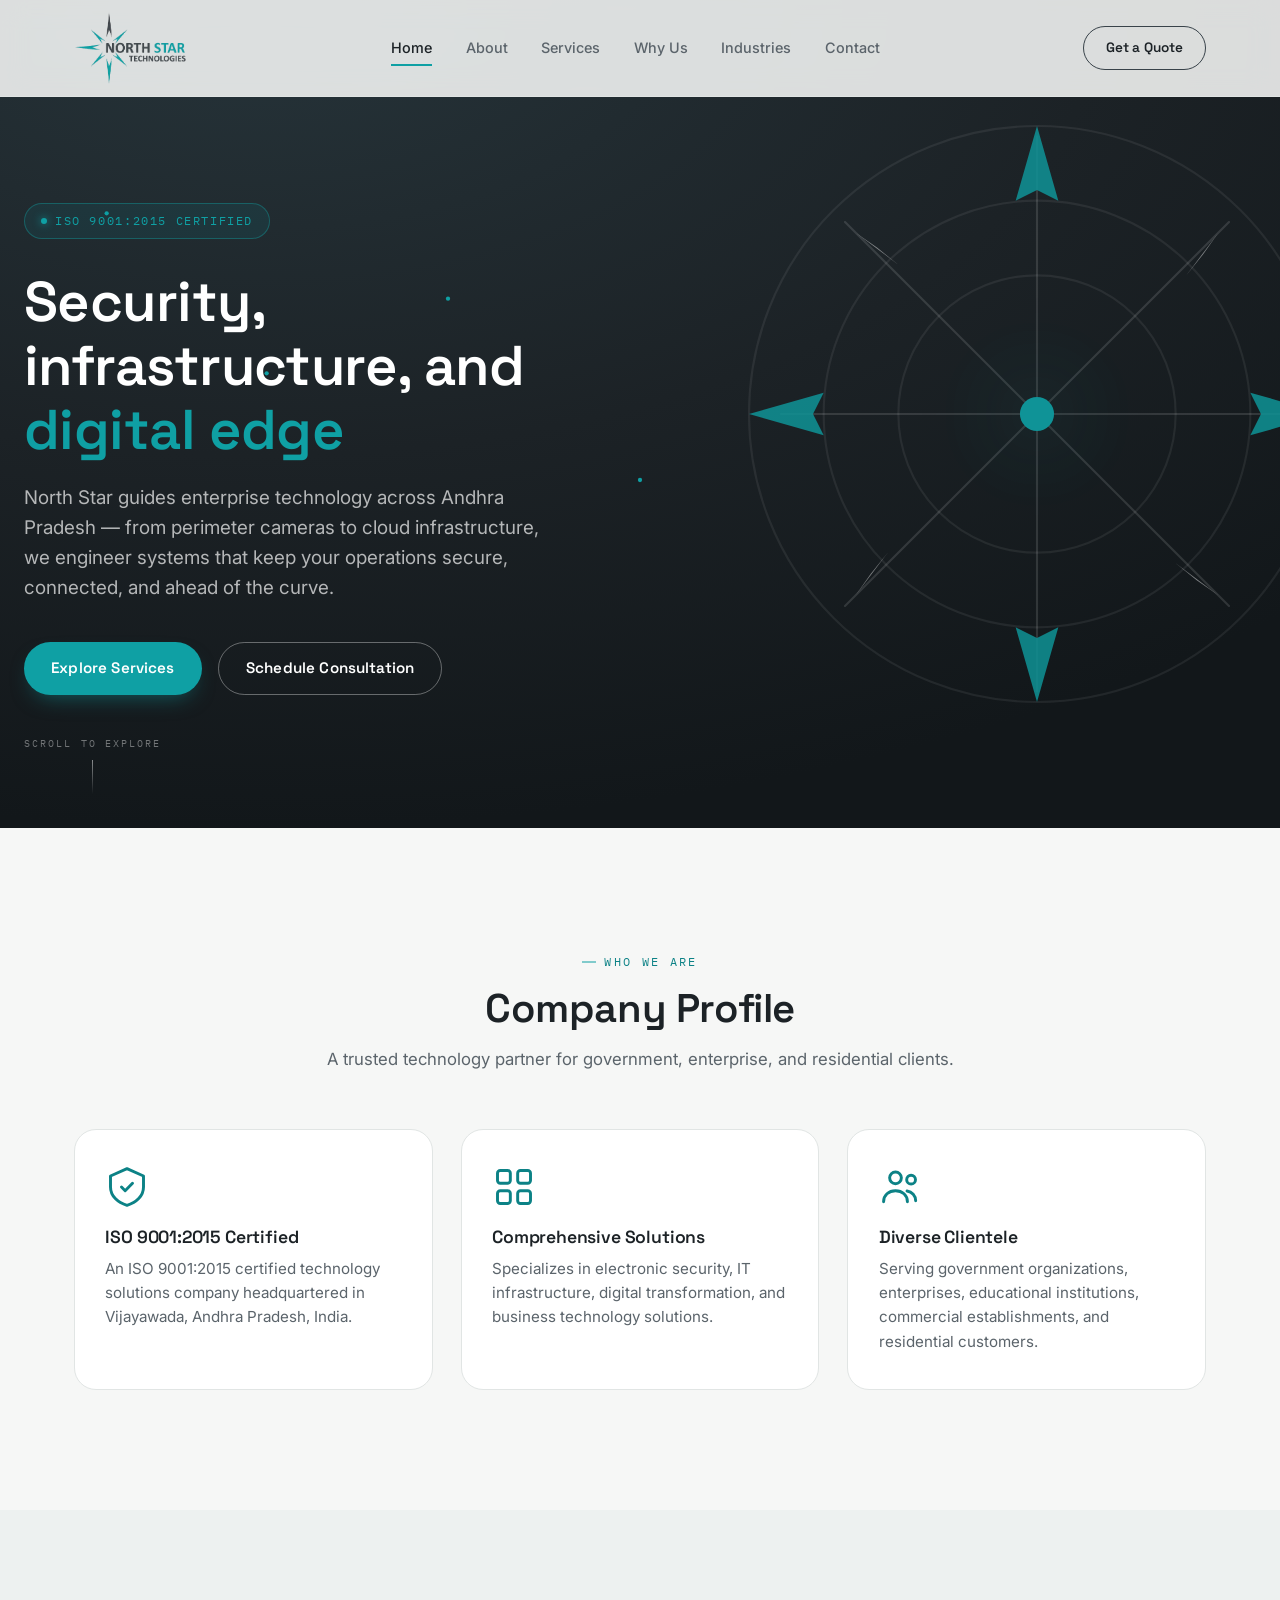
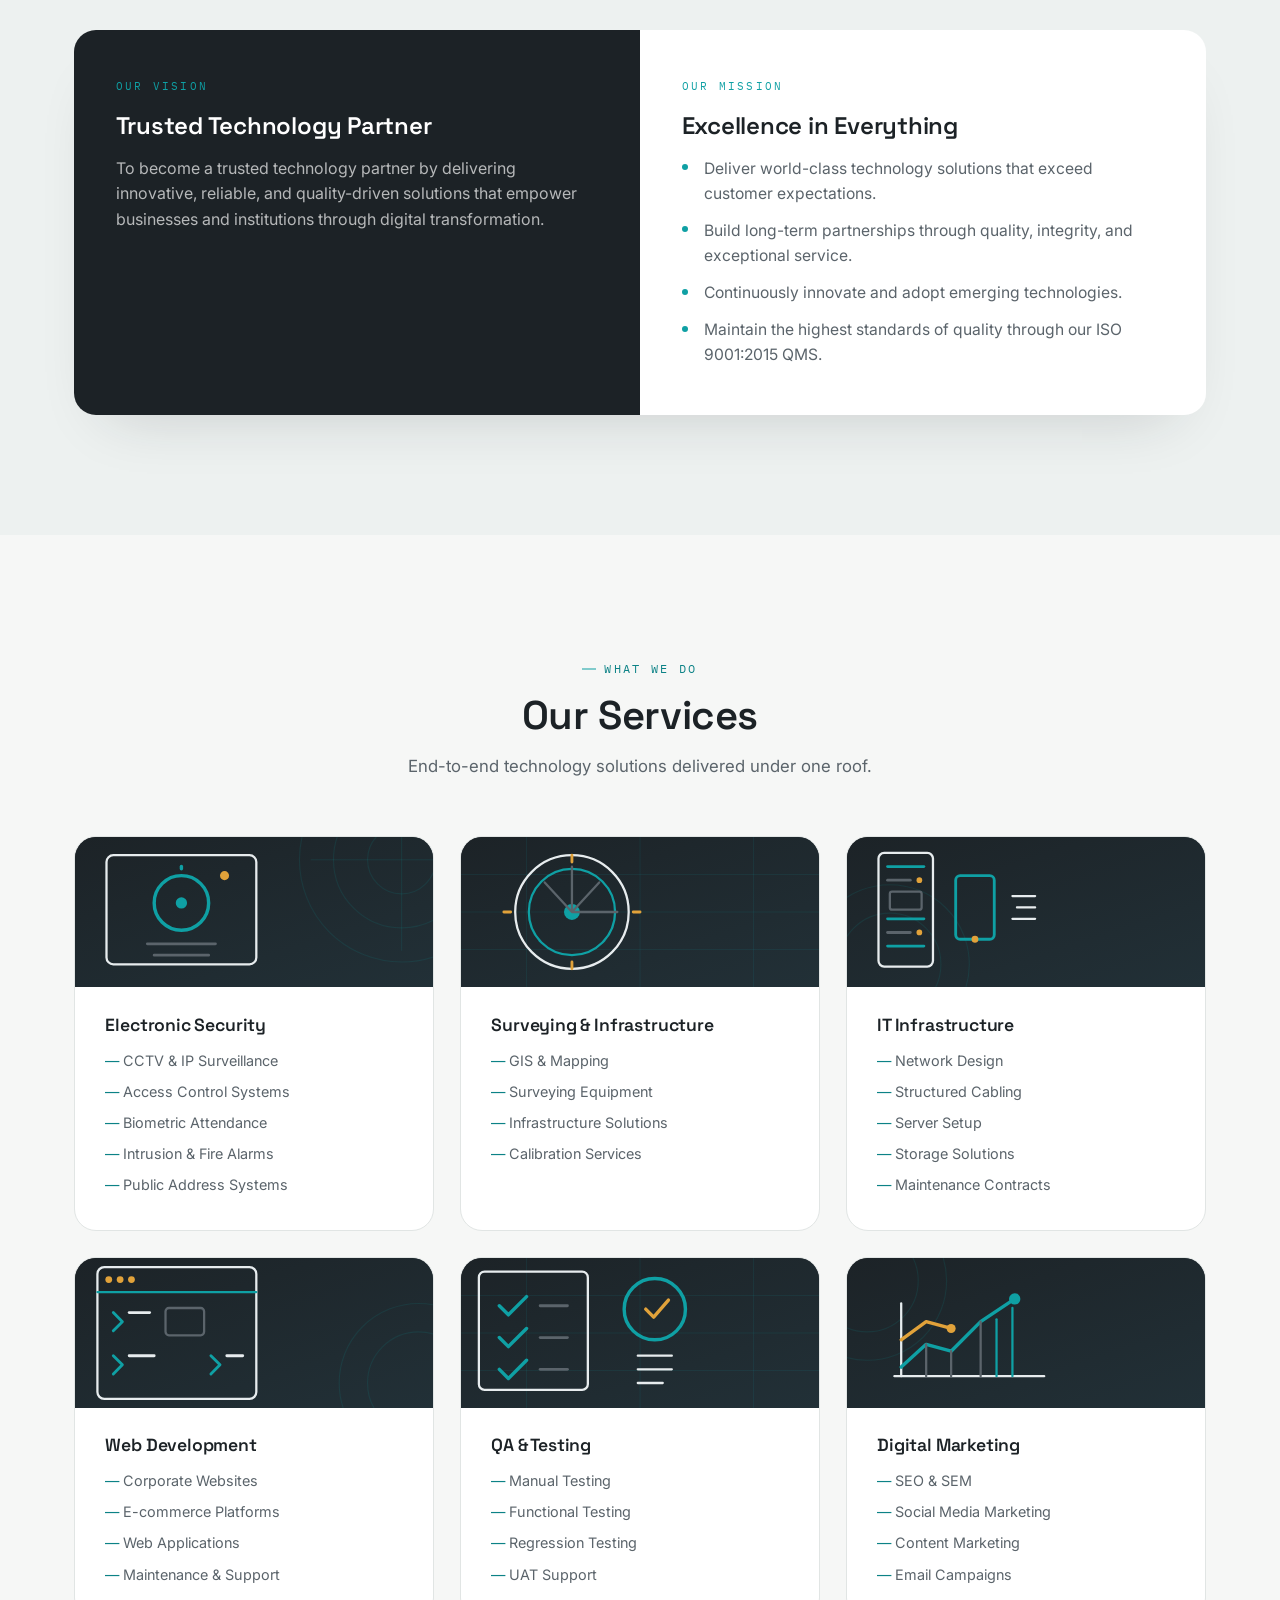
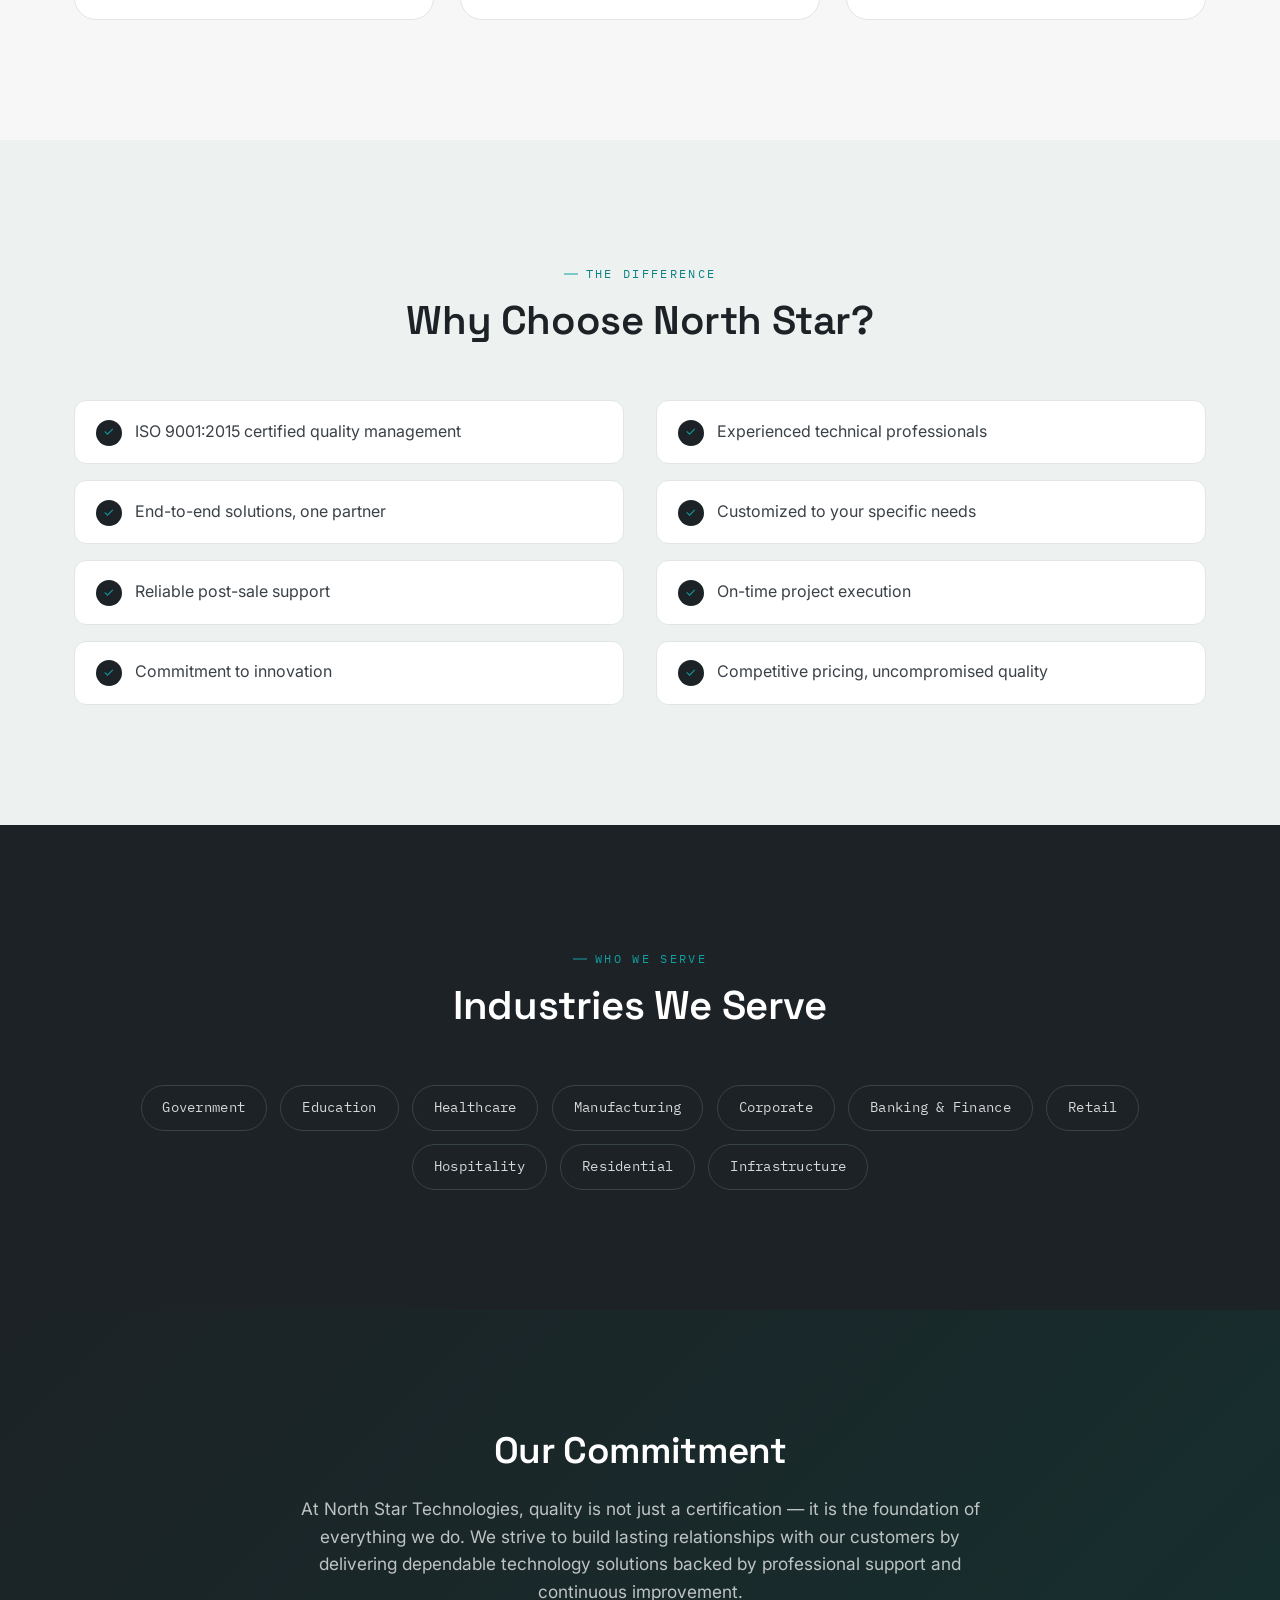
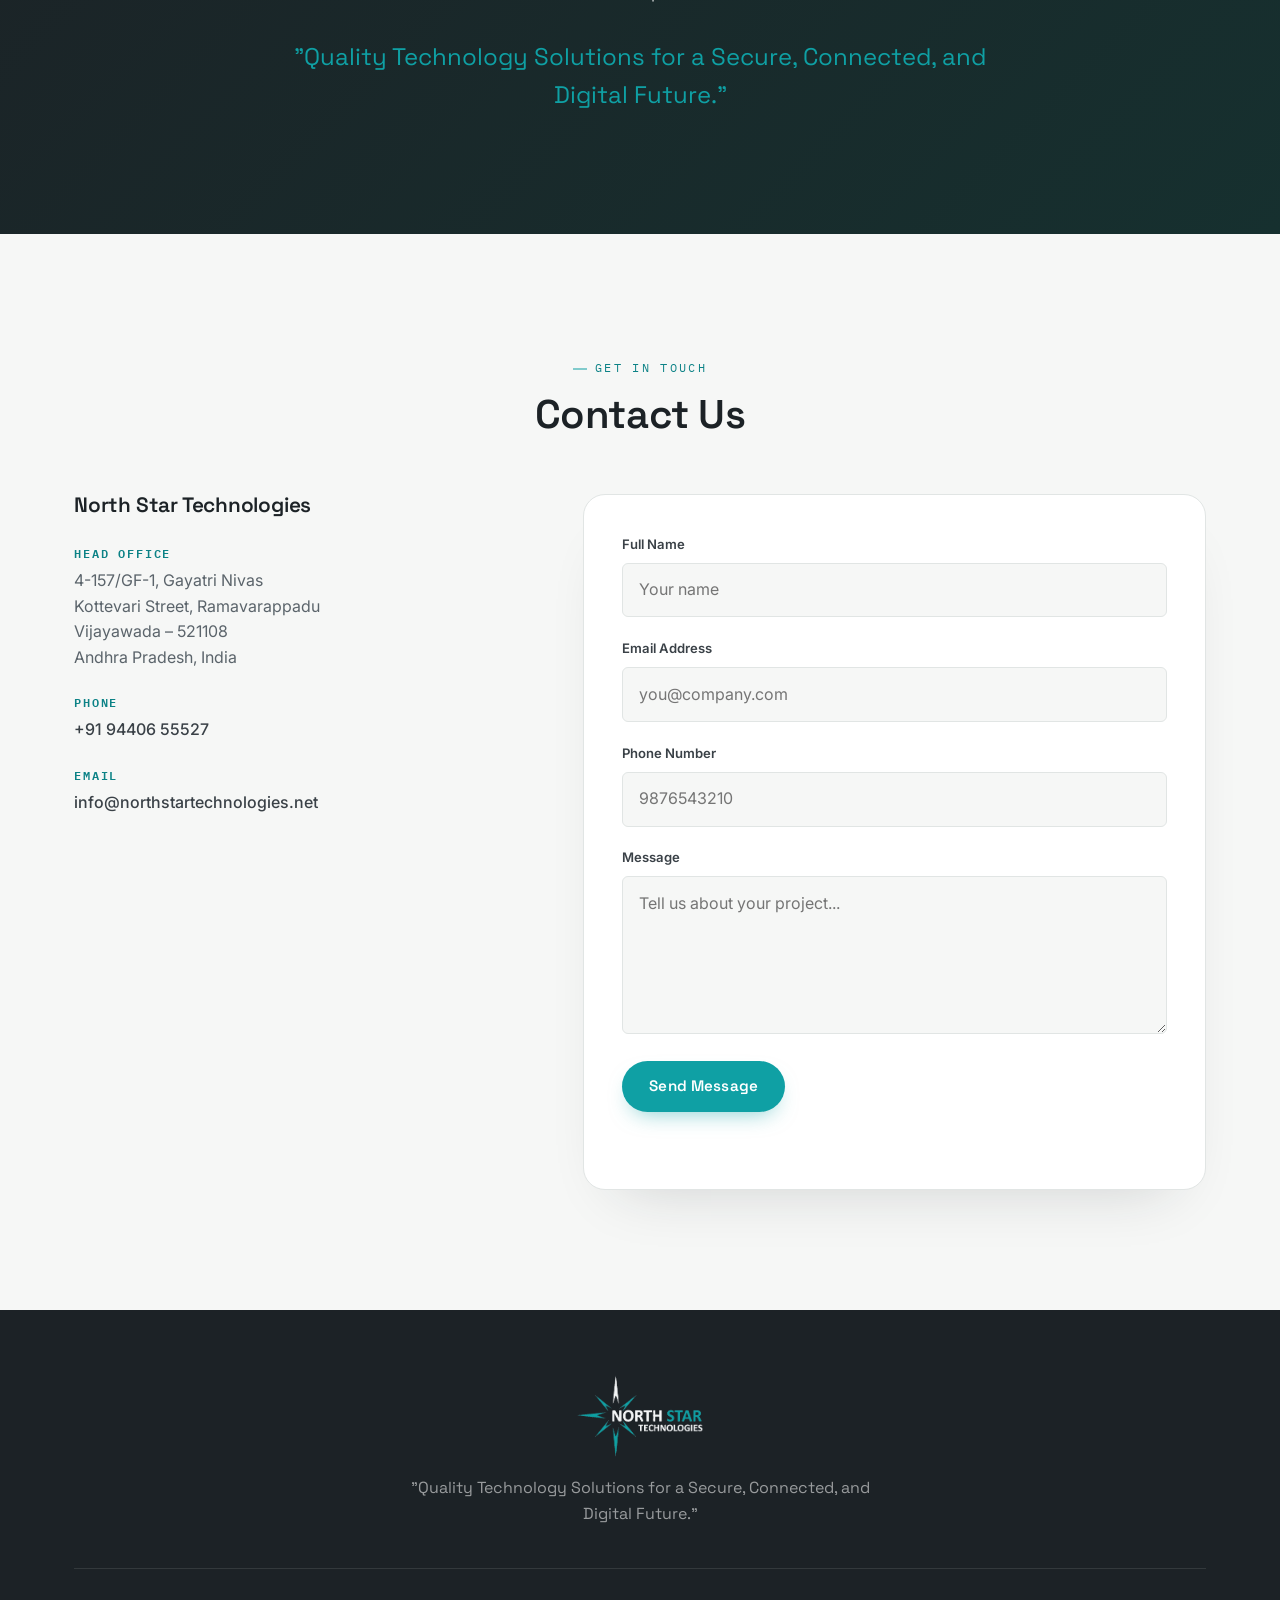
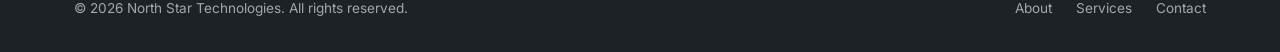
==== index.html @ 146cfa0f "Add files via upload ns webite" ====
<!DOCTYPE html>
<html lang="en">
<head>
<meta charset="UTF-8">
<meta name="viewport" content="width=device-width, initial-scale=1.0">
<meta http-equiv="X-UA-Compatible" content="IE=edge">
<title>North Star Technologies | Electronic Security, IT Infrastructure & Digital Transformation</title>
<meta name="description" content="North Star Technologies is an ISO 9001:2015 certified technology solutions company in Vijayawada, Andhra Pradesh. We deliver electronic security, IT infrastructure, digital transformation and business technology solutions.">
<meta name="keywords" content="North Star Technologies, CCTV surveillance, access control, biometric attendance, IT infrastructure, website development, software quality assurance, digital marketing, Vijayawada, Andhra Pradesh, ISO 9001">
<meta name="author" content="North Star Technologies">
<meta name="robots" content="index, follow">
<link rel="canonical" href="https://northstartechnologies.net/">
<meta property="og:type" content="website">
<meta property="og:url" content="https://northstartechnologies.net/">
<meta property="og:title" content="North Star Technologies | Quality Technology Solutions">
<meta property="og:description" content="Delivering innovative technology solutions with quality, reliability, and excellence. ISO 9001:2015 certified.">
<meta property="og:locale" content="en_IN">
<meta property="og:site_name" content="North Star Technologies">
<meta name="twitter:card" content="summary_large_image">
<meta name="twitter:title" content="North Star Technologies">
<meta name="twitter:description" content="Electronic Security, IT Infrastructure, Web Development, QA & Digital Marketing Solutions.">
<link rel="icon" type="image/svg+xml" href="favicon.svg">
<link rel="preconnect" href="https://fonts.googleapis.com">
<link rel="preconnect" href="https://fonts.gstatic.com" crossorigin>
<link href="https://fonts.googleapis.com/css2?family=Space+Grotesk:wght@500;600;700&family=Inter:wght@400;500;600;700&family=IBM+Plex+Mono:wght@400;500&display=swap" rel="stylesheet">
<script type="application/ld+json">
{
  "@context": "https://schema.org",
  "@type": "Organization",
  "name": "North Star Technologies",
  "url": "https://northstartechnologies.net",
  "description": "ISO 9001:2015 certified technology solutions company specializing in electronic security, IT infrastructure, digital transformation and business technology solutions.",
  "address": {
    "@type": "PostalAddress",
    "streetAddress": "4-157/GF-1, Gayatri Nivas, Kottevari Street, Ramavarappadu",
    "addressLocality": "Vijayawada",
    "addressRegion": "Andhra Pradesh",
    "postalCode": "521108",
    "addressCountry": "IN"
  },
  "contactPoint": {
    "@type": "ContactPoint",
    "telephone": "+91-9440655527",
    "contactType": "sales & customer support",
    "email": "info@northstartechnologies.net"
  }
}
</script>
<link rel="stylesheet" href="styles.css">
</head>
<body>
<a href="#main-content" class="skip-link">Skip to main content</a>

<header class="navbar" id="navbar" role="banner">
  <div class="nav-container">
    <a href="#home" class="brand" aria-label="North Star Technologies - Home">
      <img src="logo.png" alt="North Star Technologies Logo">
    </a>

    <nav class="nav-links" id="navLinks" role="navigation" aria-label="Main navigation">
      <a href="#home" class="active" aria-current="page">Home</a>
      <a href="#about">About</a>
      <a href="#services">Services</a>
      <a href="#why-us">Why Us</a>
      <a href="#industries">Industries</a>
      <a href="#contact">Contact</a>
    </nav>

    <div class="nav-cta">
      <a href="#contact" class="btn btn-outline">Get a Quote</a>
      <button class="mobile-menu-btn" id="mobileMenuBtn" aria-label="Toggle navigation menu" aria-expanded="false" aria-controls="navLinks">
        <span aria-hidden="true"></span>
        <span aria-hidden="true"></span>
        <span aria-hidden="true"></span>
      </button>
    </div>
  </div>
</header>

<main id="main-content">

  <section class="hero" id="home">
    <svg class="hero-compass" viewBox="0 0 300 300" preserveAspectRatio="xMidYMid slice" aria-hidden="true">
      <circle class="ring" cx="150" cy="150" r="135"/>
      <circle class="ring" cx="150" cy="150" r="100"/>
      <circle class="ring" cx="150" cy="150" r="65"/>
      <line class="spoke" x1="150" y1="20" x2="150" y2="280" stroke-linecap="round"/>
      <line class="spoke" x1="30" y1="150" x2="270" y2="150" stroke-linecap="round"/>
      <line class="spoke" x1="60" y1="60" x2="240" y2="240" stroke-linecap="round"/>
      <line class="spoke" x1="240" y1="60" x2="60" y2="240" stroke-linecap="round"/>
      <polygon class="tip-long" points="150,15 140,50 150,45 160,50"/>
      <polygon class="tip-long" points="150,285 140,250 150,255 160,250"/>
      <polygon class="tip-long" points="15,150 50,140 45,150 50,160"/>
      <polygon class="tip-long" points="285,150 250,140 255,150 250,160"/>
      <polygon class="tip-short" points="65,65 85,80 75,72"/>
      <polygon class="tip-short" points="235,235 215,220 225,228"/>
      <polygon class="tip-short" points="235,65 220,85 228,75"/>
      <polygon class="tip-short" points="65,235 80,215 72,225"/>
      <circle class="core" cx="150" cy="150" r="8"/>
    </svg>

    <svg class="hero-dots" viewBox="0 0 1200 800" preserveAspectRatio="none" aria-hidden="true">
      <circle cx="100" cy="200" r="2"/>
      <circle cx="250" cy="350" r="2"/>
      <circle cx="420" cy="280" r="2"/>
      <circle cx="600" cy="450" r="2"/>
    </svg>

    <div class="hero-content">
      <span class="hero-badge">ISO 9001:2015 Certified</span>
      <h1>Security, infrastructure, and <span class="accent">digital edge</span></h1>
      <p class="hero-tagline">North Star guides enterprise technology across Andhra Pradesh — from perimeter cameras to cloud infrastructure, we engineer systems that keep your operations secure, connected, and ahead of the curve.</p>
      <div class="hero-cta">
        <a href="#services" class="btn btn-primary">Explore Services</a>
        <a href="#contact" class="btn btn-outline">Schedule Consultation</a>
      </div>
    </div>

    <div class="hero-scroll" aria-hidden="true"><span>Scroll to explore</span><span class="line"></span></div>
  </section>

  <section class="section" id="about">
    <div class="container reveal">
      <div class="section-header">
        <span class="section-eyebrow">Who We Are</span>
        <h2>Company Profile</h2>
        <p class="section-subtitle">A trusted technology partner for government, enterprise, and residential clients.</p>
      </div>

      <div class="profile-cards">
        <div class="profile-card reveal">
          <div class="card-icon">
            <svg viewBox="0 0 24 24" fill="none" stroke="currentColor" stroke-width="1.6" stroke-linecap="round" stroke-linejoin="round"><path d="M12 2 3 6v6c0 5 4 8.5 9 10 5-1.5 9-5 9-10V6l-9-4Z"/><path d="m9 12 2 2 4-4"/></svg>
          </div>
          <h3>ISO 9001:2015 Certified</h3>
          <p>An ISO 9001:2015 certified technology solutions company headquartered in Vijayawada, Andhra Pradesh, India.</p>
        </div>
        <div class="profile-card reveal">
          <div class="card-icon">
            <svg viewBox="0 0 24 24" fill="none" stroke="currentColor" stroke-width="1.6" stroke-linecap="round" stroke-linejoin="round"><rect x="3" y="3" width="7" height="7" rx="1.5"/><rect x="14" y="3" width="7" height="7" rx="1.5"/><rect x="3" y="14" width="7" height="7" rx="1.5"/><rect x="14" y="14" width="7" height="7" rx="1.5"/></svg>
          </div>
          <h3>Comprehensive Solutions</h3>
          <p>Specializes in electronic security, IT infrastructure, digital transformation, and business technology solutions.</p>
        </div>
        <div class="profile-card reveal">
          <div class="card-icon">
            <svg viewBox="0 0 24 24" fill="none" stroke="currentColor" stroke-width="1.6" stroke-linecap="round" stroke-linejoin="round"><circle cx="9" cy="7" r="3.2"/><path d="M2.5 20c0-3.5 2.8-6 6.5-6s6.5 2.5 6.5 6"/><circle cx="17.5" cy="8" r="2.4"/><path d="M15.3 14.2c2.7.4 4.7 2.5 4.7 5.3"/></svg>
          </div>
          <h3>Diverse Clientele</h3>
          <p>Serving government organizations, enterprises, educational institutions, commercial establishments, and residential customers.</p>
        </div>
      </div>
    </div>
  </section>

  <section class="section section-alt" id="vision-mission">
    <div class="container">
      <div class="vm-grid reveal">
        <div class="vm-card vision">
          <span class="vm-label">Our Vision</span>
          <h3>Trusted Technology Partner</h3>
          <p>To become a trusted technology partner by delivering innovative, reliable, and quality-driven solutions that empower businesses and institutions through digital transformation.</p>
        </div>
        <div class="vm-card mission">
          <span class="vm-label">Our Mission</span>
          <h3>Excellence in Everything</h3>
          <ul>
            <li>Deliver world-class technology solutions that exceed customer expectations.</li>
            <li>Build long-term partnerships through quality, integrity, and exceptional service.</li>
            <li>Continuously innovate and adopt emerging technologies.</li>
            <li>Maintain the highest standards of quality through our ISO 9001:2015 QMS.</li>
          </ul>
        </div>
      </div>
    </div>
  </section>

  <section class="section" id="services">
    <div class="container">
      <div class="section-header reveal">
        <span class="section-eyebrow">What We Do</span>
        <h2>Our Services</h2>
        <p class="section-subtitle">End-to-end technology solutions delivered under one roof.</p>
      </div>

      <div class="services-grid">
        <article class="service-card reveal">
          <div class="service-visual">
            <img src="service-security.svg" alt="CCTV and IP surveillance cameras for electronic security" loading="lazy">
          </div>
          <div class="service-body">
            <h3>Electronic Security</h3>
            <ul>
              <li>CCTV & IP Surveillance</li>
              <li>Access Control Systems</li>
              <li>Biometric Attendance</li>
              <li>Intrusion & Fire Alarms</li>
              <li>Public Address Systems</li>
            </ul>
          </div>
        </article>

        <article class="service-card reveal">
          <div class="service-visual">
            <img src="service-surveying.svg" alt="GIS mapping and surveying compass illustration" loading="lazy">
          </div>
          <div class="service-body">
            <h3>Surveying & Infrastructure</h3>
            <ul>
              <li>GIS & Mapping</li>
              <li>Surveying Equipment</li>
              <li>Infrastructure Solutions</li>
              <li>Calibration Services</li>
            </ul>
          </div>
        </article>

        <article class="service-card reveal">
          <div class="service-visual">
            <img src="service-it.svg" alt="Server rack and network infrastructure illustration" loading="lazy">
          </div>
          <div class="service-body">
            <h3>IT Infrastructure</h3>
            <ul>
              <li>Network Design</li>
              <li>Structured Cabling</li>
              <li>Server Setup</li>
              <li>Storage Solutions</li>
              <li>Maintenance Contracts</li>
            </ul>
          </div>
        </article>

        <article class="service-card reveal">
          <div class="service-visual">
            <img src="service-web.svg" alt="Code editor and website development illustration" loading="lazy">
          </div>
          <div class="service-body">
            <h3>Web Development</h3>
            <ul>
              <li>Corporate Websites</li>
              <li>E-commerce Platforms</li>
              <li>Web Applications</li>
              <li>Maintenance & Support</li>
            </ul>
          </div>
        </article>

        <article class="service-card reveal">
          <div class="service-visual">
            <img src="service-qa.svg" alt="QA testing checklist with verification marks" loading="lazy">
          </div>
          <div class="service-body">
            <h3>QA & Testing</h3>
            <ul>
              <li>Manual Testing</li>
              <li>Functional Testing</li>
              <li>Regression Testing</li>
              <li>UAT Support</li>
            </ul>
          </div>
        </article>

        <article class="service-card reveal">
          <div class="service-visual">
            <img src="service-marketing.svg" alt="Digital marketing growth chart illustration" loading="lazy">
          </div>
          <div class="service-body">
            <h3>Digital Marketing</h3>
            <ul>
              <li>SEO & SEM</li>
              <li>Social Media Marketing</li>
              <li>Content Marketing</li>
              <li>Email Campaigns</li>
            </ul>
          </div>
        </article>
      </div>
    </div>
  </section>

  <section class="section section-alt" id="why-us">
    <div class="container">
      <div class="section-header reveal">
        <span class="section-eyebrow">The Difference</span>
        <h2>Why Choose North Star?</h2>
      </div>
      <div class="why-grid reveal">
        <div class="why-item"><span class="why-check">✓</span> ISO 9001:2015 certified quality management</div>
        <div class="why-item"><span class="why-check">✓</span> Experienced technical professionals</div>
        <div class="why-item"><span class="why-check">✓</span> End-to-end solutions, one partner</div>
        <div class="why-item"><span class="why-check">✓</span> Customized to your specific needs</div>
        <div class="why-item"><span class="why-check">✓</span> Reliable post-sale support</div>
        <div class="why-item"><span class="why-check">✓</span> On-time project execution</div>
        <div class="why-item"><span class="why-check">✓</span> Commitment to innovation</div>
        <div class="why-item"><span class="why-check">✓</span> Competitive pricing, uncompromised quality</div>
      </div>
    </div>
  </section>

  <section class="section section-dark" id="industries">
    <div class="container">
      <div class="section-header reveal">
        <span class="section-eyebrow">Who We Serve</span>
        <h2>Industries We Serve</h2>
      </div>
      <div class="industries-grid reveal">
        <span class="industry-tag">Government</span>
        <span class="industry-tag">Education</span>
        <span class="industry-tag">Healthcare</span>
        <span class="industry-tag">Manufacturing</span>
        <span class="industry-tag">Corporate</span>
        <span class="industry-tag">Banking & Finance</span>
        <span class="industry-tag">Retail</span>
        <span class="industry-tag">Hospitality</span>
        <span class="industry-tag">Residential</span>
        <span class="industry-tag">Infrastructure</span>
      </div>
    </div>
  </section>

  <section class="section section-commitment" id="commitment">
    <div class="container">
      <div class="commitment-inner reveal">
        <h2>Our Commitment</h2>
        <p>At North Star Technologies, quality is not just a certification — it is the foundation of everything we do. We strive to build lasting relationships with our customers by delivering dependable technology solutions backed by professional support and continuous improvement.</p>
        <p class="tagline">"Quality Technology Solutions for a Secure, Connected, and Digital Future."</p>
      </div>
    </div>
  </section>

  <section class="section" id="contact">
    <div class="container">
      <div class="section-header reveal">
        <span class="section-eyebrow">Get In Touch</span>
        <h2>Contact Us</h2>
      </div>

      <div class="contact-grid">
        <div class="contact-info reveal">
          <h3>North Star Technologies</h3>
          <div class="contact-block">
            <h4>Head Office</h4>
            <p>4-157/GF-1, Gayatri Nivas<br>Kottevari Street, Ramavarappadu<br>Vijayawada – 521108<br>Andhra Pradesh, India</p>
          </div>
          <div class="contact-block">
            <h4>Phone</h4>
            <p><a href="tel:+919440655527">+91 94406 55527</a></p>
          </div>
          <div class="contact-block">
            <h4>Email</h4>
            <p><a href="mailto:info@northstartechnologies.net">info@northstartechnologies.net</a></p>
          </div>
        </div>

        <form class="contact-form reveal" id="contactForm" novalidate>
          <div class="form-group">
            <label for="name">Full Name</label>
            <input type="text" id="name" name="name" placeholder="Your name" required autocomplete="name">
          </div>
          <div class="form-group">
            <label for="email">Email Address</label>
            <input type="email" id="email" name="email" placeholder="you@company.com" required autocomplete="email">
          </div>
          <div class="form-group">
            <label for="phone">Phone Number</label>
            <input type="tel" id="phone" name="phone" placeholder="9876543210" autocomplete="tel">
          </div>
          <div class="form-group">
            <label for="message">Message</label>
            <textarea id="message" name="message" rows="5" placeholder="Tell us about your project..." required></textarea>
          </div>
          <button type="submit" class="btn btn-primary" id="submitBtn">Send Message</button>
          <p class="form-status" id="formStatus" role="status" aria-live="polite"></p>
        </form>
      </div>
    </div>
  </section>

</main>

<footer class="footer">
  <div class="container">
    <div class="footer-brand">
      <a href="#home" class="brand" aria-label="North Star Technologies - Home">
        <img src="logo-white.png" alt="North Star Technologies Logo">
      </a>
      <p class="footer-tagline">"Quality Technology Solutions for a Secure, Connected, and Digital Future."</p>
    </div>
    <div class="footer-bottom">
      <p>&copy; <span id="year"></span> North Star Technologies. All rights reserved.</p>
      <p class="footer-links">
        <a href="#about">About</a>
        <a href="#services">Services</a>
        <a href="#contact">Contact</a>
      </p>
    </div>
  </div>
</footer>

<script src="script.js"></script>
</body>
</html>
---- styles.css ----
/* =========================================================
   NORTH STAR TECHNOLOGIES — DESIGN SYSTEM v2
   Palette pulled directly from the brand mark: signal teal +
   graphite slate, on a cool off-white paper. No invented colors.
   Type:      Space Grotesk (display) / Inter (body) / IBM Plex Mono (data & labels)
   Signature: an eight-point compass star — the logo's own mark, redrawn
              large as a wayfinding motif — used once boldly in the hero.
   Nav is intentionally light throughout: the logo's slate reads poorly
   on dark surfaces, so the chrome is built to keep it legible everywhere
   instead of forcing a dark bar and hoping it survives.
   ========================================================= */

:root{
  --teal:#0FA0A4;
  --teal-dark:#0C8286;
  --teal-soft:#E3F4F3;
  --slate-900:#1C2226;
  --slate-800:#262E33;
  --slate-700:#3A4147;
  --ink:#3A4147;
  --slate:#5B646B;
  --slate-soft:#8A939A;
  --paper:#F6F7F6;
  --paper-alt:#EDF1F0;
  --panel:#FFFFFF;
  --line:#E1E5E4;
  --line-dark:#39434A;
  --amber:#E1A23A;

  --font-display:'Space Grotesk', 'Segoe UI', sans-serif;
  --font-body:'Inter', 'Segoe UI', sans-serif;
  --font-mono:'IBM Plex Mono', ui-monospace, monospace;

  --container:1180px;
  --radius-sm:6px;
  --radius-md:12px;
  --radius-lg:22px;
  --ease:cubic-bezier(.22,.8,.32,1);
}

*,*::before,*::after{box-sizing:border-box;margin:0;padding:0;}
html{scroll-behavior:smooth;}
@media (prefers-reduced-motion: reduce){html{scroll-behavior:auto;}*,*::before,*::after{animation-duration:0.001ms !important;animation-iteration-count:1 !important;transition-duration:0.001ms !important;}}
body{font-family:var(--font-body);color:var(--ink);background:var(--paper);line-height:1.6;-webkit-font-smoothing:antialiased;overflow-x:hidden;}
img{max-width:100%;display:block;}
a{color:inherit;text-decoration:none;}
ul{list-style:none;}
button{font:inherit;cursor:pointer;border:none;background:none;color:inherit;}
input,textarea{font:inherit;}
h1,h2,h3,h4{font-family:var(--font-display);font-weight:600;line-height:1.15;color:var(--slate-900);letter-spacing:-0.01em;}

.skip-link{position:absolute;left:-999px;top:0;background:var(--teal);color:#fff;padding:.75rem 1.25rem;z-index:200;font-weight:600;border-radius:0 0 var(--radius-sm) 0;}
.skip-link:focus{left:0;}
:focus-visible{outline:2px solid var(--teal);outline-offset:3px;}
.container{max-width:var(--container);margin:0 auto;padding:0 24px;}

.btn{display:inline-flex;align-items:center;justify-content:center;gap:.5rem;font-family:var(--font-display);font-weight:600;font-size:.95rem;letter-spacing:.01em;padding:.85rem 1.7rem;border-radius:999px;transition:transform .25s var(--ease), background .25s, color .25s, box-shadow .25s, border-color .25s;}
.btn-primary{background:var(--teal);color:#fff;box-shadow:0 10px 22px -10px rgba(15,160,164,.55);}
.btn-primary:hover{background:var(--teal-dark);transform:translateY(-2px);}
.btn-outline{border:1.5px solid rgba(255,255,255,.35);color:#fff;}
.btn-outline:hover{border-color:var(--teal);color:var(--teal);background:#fff;transform:translateY(-2px);}

.navbar{position:fixed;inset:0 0 auto 0;z-index:100;background:rgba(246,247,246,.88);backdrop-filter:blur(14px) saturate(140%);-webkit-backdrop-filter:blur(14px) saturate(140%);border-bottom:1px solid var(--line);transition:box-shadow .3s;}
.navbar.scrolled{box-shadow:0 8px 24px -18px rgba(28,34,38,.35);}
.nav-container{max-width:var(--container);margin:0 auto;padding:0 24px;height:96px;display:flex;align-items:center;justify-content:space-between;gap:2rem;}
.brand{display:flex;align-items:center;gap:.4rem;}
.brand img{height:74px;width:auto;display:block;}

.nav-links{display:flex;align-items:center;gap:2.1rem;}
.nav-links a{font-size:.9rem;font-weight:500;color:var(--slate);position:relative;padding:.3rem 0;transition:color .25s;}
.nav-links a::after{content:'';position:absolute;left:0;bottom:-2px;height:2px;width:0;background:var(--teal);transition:width .25s var(--ease);}
.nav-links a:hover,.nav-links a.active{color:var(--slate-900);}
.nav-links a:hover::after,.nav-links a.active::after{width:100%;}

.nav-cta{display:flex;align-items:center;gap:1rem;}
.nav-cta .btn{padding:.65rem 1.35rem;font-size:.85rem;}
.nav-cta .btn-outline{border-color:var(--line-dark);color:var(--slate-900);}
.nav-cta .btn-outline:hover{border-color:var(--teal);color:var(--teal-dark);background:transparent;}

.mobile-menu-btn{display:none;flex-direction:column;gap:5px;width:26px;}
.mobile-menu-btn span{display:block;height:2px;width:100%;background:var(--slate-900);border-radius:2px;transition:transform .3s,opacity .3s;}
.mobile-menu-btn[aria-expanded="true"] span:nth-child(1){transform:translateY(7px) rotate(45deg);}
.mobile-menu-btn[aria-expanded="true"] span:nth-child(2){opacity:0;}
.mobile-menu-btn[aria-expanded="true"] span:nth-child(3){transform:translateY(-7px) rotate(-45deg);}

.hero{position:relative;min-height:92vh;display:flex;align-items:center;background:radial-gradient(120% 100% at 20% 0%, #26343A 0%, var(--slate-900) 55%, #12171A 100%);overflow:hidden;padding:170px 0 100px;}
.hero-compass{position:absolute;top:50%;right:-6%;width:640px;height:640px;transform:translateY(-50%);opacity:.9;pointer-events:none;animation:spin-slow 90s linear infinite;}
@keyframes spin-slow{to{transform:translateY(-50%) rotate(360deg);}}
.hero-compass .spoke{stroke:rgba(255,255,255,.14);stroke-width:1;}
.hero-compass .tip-long{fill:var(--teal);opacity:.85;}
.hero-compass .tip-short{fill:rgba(255,255,255,.5);}
.hero-compass .ring{fill:none;stroke:rgba(255,255,255,.08);stroke-width:1;}
.hero-compass .core{fill:var(--teal);filter:drop-shadow(0 0 22px rgba(15,160,164,.7));}

.hero-dots{position:absolute;inset:0;pointer-events:none;}
.hero-dots circle{fill:var(--teal);animation:twinkle 3.4s ease-in-out infinite;}
.hero-dots circle:nth-child(2){animation-delay:.7s;}
.hero-dots circle:nth-child(3){animation-delay:1.4s;}
.hero-dots circle:nth-child(4){animation-delay:2.1s;}
@keyframes twinkle{0%,100%{opacity:.25;}50%{opacity:.9;}}

.hero-content{position:relative;z-index:2;max-width:640px;margin:0 auto 0 0;padding:0 24px;text-align:left;}
.hero-badge{display:inline-flex;align-items:center;gap:.5rem;font-family:var(--font-mono);font-size:.72rem;letter-spacing:.14em;text-transform:uppercase;color:var(--teal);border:1px solid rgba(15,160,164,.4);background:rgba(15,160,164,.1);padding:.5rem 1rem;border-radius:999px;margin-bottom:1.9rem;}
.hero-badge::before{content:'';width:6px;height:6px;border-radius:50%;background:var(--teal);box-shadow:0 0 8px var(--teal);}
.hero h1{font-size:clamp(2.3rem,4.6vw,3.5rem);color:#fff;margin-bottom:1.25rem;}
.hero h1 .accent{color:var(--teal);}
.hero-tagline{font-size:clamp(1.02rem,1.6vw,1.18rem);color:rgba(255,255,255,.68);max-width:520px;margin:0 0 2.4rem;font-weight:400;}
.hero-cta{display:flex;gap:1rem;flex-wrap:wrap;}

.hero-scroll{position:absolute;bottom:34px;left:24px;display:flex;flex-direction:column;align-items:center;gap:.5rem;color:rgba(255,255,255,.4);font-family:var(--font-mono);font-size:.65rem;letter-spacing:.2em;text-transform:uppercase;z-index:2;}
.hero-scroll .line{width:1px;height:34px;background:linear-gradient(to bottom, rgba(255,255,255,.5), transparent);animation:draw 2.2s ease-in-out infinite;}
@keyframes draw{0%{transform:scaleY(0);transform-origin:top;}50%{transform:scaleY(1);transform-origin:top;}50.01%{transform-origin:bottom;}100%{transform:scaleY(0);transform-origin:bottom;}}

.section{padding:120px 0;}
.section-alt{background:var(--paper-alt);}
.section-dark{background:var(--slate-900);color:#fff;}
.section-header{max-width:640px;margin:0 auto 3.5rem;text-align:center;}
.section-eyebrow{display:inline-block;font-family:var(--font-mono);font-size:.72rem;letter-spacing:.2em;text-transform:uppercase;color:var(--teal-dark);margin-bottom:.9rem;position:relative;padding-left:22px;}
.section-eyebrow::before{content:'';position:absolute;left:0;top:50%;transform:translateY(-50%);width:14px;height:1px;background:var(--teal);}
.section-dark .section-eyebrow{color:var(--teal);}
.section-header h2{font-size:clamp(1.75rem,3.4vw,2.5rem);margin-bottom:.9rem;}
.section-dark .section-header h2{color:#fff;}
.section-subtitle{color:var(--slate);font-size:1.05rem;}
.section-dark .section-subtitle{color:rgba(255,255,255,.65);}

.profile-cards{display:grid;grid-template-columns:repeat(3,1fr);gap:1.75rem;}
.profile-card{background:var(--panel);border:1px solid var(--line);border-radius:var(--radius-lg);padding:2.2rem 1.9rem;transition:transform .3s var(--ease), box-shadow .3s var(--ease), border-color .3s;}
.profile-card:hover{transform:translateY(-6px);box-shadow:0 24px 48px -24px rgba(28,34,38,.18);border-color:transparent;}
.card-icon{width:44px;height:44px;color:var(--teal-dark);margin-bottom:1.1rem;}
.card-icon svg{width:100%;height:100%;}
.profile-card h3{font-size:1.1rem;margin-bottom:.6rem;}
.profile-card p{color:var(--slate);font-size:.95rem;}

.vm-grid{display:grid;grid-template-columns:1fr 1fr;gap:0;border-radius:var(--radius-lg);overflow:hidden;box-shadow:0 30px 60px -34px rgba(28,34,38,.2);}
.vm-card{padding:3rem 2.6rem;}
.vm-card.vision{background:var(--slate-900);color:#fff;}
.vm-card.mission{background:var(--panel);}
.vm-label{font-family:var(--font-mono);font-size:.7rem;letter-spacing:.2em;text-transform:uppercase;color:var(--teal);display:block;margin-bottom:1rem;}
.vm-card h3{font-size:1.5rem;margin-bottom:1rem;}
.vm-card.vision h3{color:#fff;}
.vm-card.vision p{color:rgba(255,255,255,.68);}
.vm-card.mission ul{display:flex;flex-direction:column;gap:.75rem;}
.vm-card.mission li{color:var(--slate);padding-left:1.4rem;position:relative;font-size:.98rem;}
.vm-card.mission li::before{content:'';position:absolute;left:0;top:.55em;width:6px;height:6px;border-radius:50%;background:var(--teal);}

.services-grid{display:grid;grid-template-columns:repeat(3,1fr);gap:1.6rem;}
.service-card{background:var(--panel);border:1px solid var(--line);border-radius:var(--radius-lg);overflow:hidden;transition:transform .3s var(--ease), box-shadow .3s var(--ease);display:flex;flex-direction:column;}
.service-card:hover{transform:translateY(-6px);box-shadow:0 26px 50px -26px rgba(28,34,38,.22);}
.service-visual{height:150px;position:relative;background:linear-gradient(135deg, var(--slate-900) 0%, #223138 100%);overflow:hidden;}
.service-visual img{width:100%;height:100%;object-fit:cover;display:block;}
.service-body{padding:1.7rem 1.9rem 2.1rem;flex:1;display:flex;flex-direction:column;}
.service-card h3{font-size:1.1rem;margin-bottom:.9rem;}
.service-card ul{display:flex;flex-direction:column;gap:.5rem;}
.service-card li{font-size:.9rem;color:var(--slate);padding-left:1.1rem;position:relative;}
.service-card li::before{content:'—';position:absolute;left:0;color:var(--teal-dark);}

.why-grid{display:grid;grid-template-columns:repeat(2,1fr);gap:1rem 2rem;}
.why-item{display:flex;align-items:flex-start;gap:.8rem;font-size:1rem;color:var(--ink);padding:1.1rem 1.3rem;background:var(--panel);border:1px solid var(--line);border-radius:var(--radius-md);}
.why-check{flex:none;width:26px;height:26px;border-radius:50%;background:var(--slate-900);color:var(--teal);display:flex;align-items:center;justify-content:center;font-size:.8rem;margin-top:1px;}

.industries-grid{display:flex;flex-wrap:wrap;gap:.85rem;justify-content:center;}
.industry-tag{font-family:var(--font-mono);font-size:.85rem;letter-spacing:.02em;padding:.7rem 1.3rem;border-radius:999px;border:1px solid var(--line-dark);color:rgba(255,255,255,.82);transition:border-color .25s, color .25s, background .25s;}
.industry-tag:hover{border-color:var(--teal);color:var(--teal);background:rgba(15,160,164,.08);}

.section-commitment{background:linear-gradient(135deg, var(--slate-900) 0%, #16302F 100%);color:#fff;text-align:center;position:relative;}
.commitment-inner{max-width:720px;margin:0 auto;position:relative;z-index:1;}
.commitment-inner h2{color:#fff;margin-bottom:1.4rem;font-size:clamp(1.7rem,3.2vw,2.3rem);}
.commitment-inner p{color:rgba(255,255,255,.72);font-size:1.08rem;margin-bottom:2rem;}
.commitment-inner .tagline{font-family:var(--font-display);font-style:normal;font-size:clamp(1.15rem,2.4vw,1.5rem);color:var(--teal);margin-bottom:0;}

.contact-grid{display:grid;grid-template-columns:.85fr 1.15fr;gap:3rem;align-items:start;}
.contact-info h3{font-size:1.3rem;margin-bottom:1.8rem;}
.contact-block{margin-bottom:1.6rem;}
.contact-block h4{font-family:var(--font-mono);font-size:.72rem;letter-spacing:.16em;text-transform:uppercase;color:var(--teal-dark);margin-bottom:.5rem;}
.contact-block p{color:var(--slate);font-size:1rem;}
.contact-block a{color:var(--ink);font-weight:500;transition:color .2s;}
.contact-block a:hover{color:var(--teal-dark);}

.contact-form{background:var(--panel);border:1px solid var(--line);border-radius:var(--radius-lg);padding:2.4rem;display:flex;flex-direction:column;gap:1.3rem;box-shadow:0 30px 60px -36px rgba(28,34,38,.2);}
.form-group{display:flex;flex-direction:column;gap:.5rem;}
.form-group label{font-size:.82rem;font-weight:600;color:var(--ink);}
.form-group input,.form-group textarea{border:1.5px solid var(--line);border-radius:var(--radius-sm);padding:.85rem 1rem;background:var(--paper);color:var(--ink);transition:border-color .2s, box-shadow .2s;}
.form-group input:focus,.form-group textarea:focus{outline:none;border-color:var(--teal);box-shadow:0 0 0 3px var(--teal-soft);}
.form-group textarea{resize:vertical;min-height:110px;}
.contact-form .btn{align-self:flex-start;margin-top:.4rem;}
.form-status{font-size:.9rem;min-height:1.2em;}
.form-status.success{color:var(--teal-dark);}
.form-status.error{color:#C4453D;}

.footer{background:var(--slate-900);color:rgba(255,255,255,.6);padding:64px 0 32px;}
.footer-brand{display:flex;flex-direction:column;align-items:center;gap:1.1rem;text-align:center;margin-bottom:2.6rem;}
.footer-brand img{height:84px;width:auto;}
.footer-tagline{font-family:var(--font-display);color:rgba(255,255,255,.55);font-size:1rem;max-width:480px;}
.footer-bottom{border-top:1px solid rgba(255,255,255,.1);padding-top:1.8rem;display:flex;justify-content:space-between;align-items:center;flex-wrap:wrap;gap:1rem;font-size:.85rem;}
.footer-links{display:flex;gap:1.5rem;}
.footer-links a{color:rgba(255,255,255,.6);transition:color .2s;}
.footer-links a:hover{color:var(--teal);}

.reveal{opacity:0;transform:translateY(18px);transition:opacity .7s var(--ease), transform .7s var(--ease);}
.reveal.is-visible{opacity:1;transform:translateY(0);}

@media (max-width:960px){
  .profile-cards{grid-template-columns:1fr;}
  .services-grid{grid-template-columns:repeat(2,1fr);}
  .vm-grid{grid-template-columns:1fr;}
  .why-grid{grid-template-columns:1fr;}
  .contact-grid{grid-template-columns:1fr;gap:2.5rem;}
  .hero-compass{opacity:.55;right:-18%;}
}
@media (max-width:760px){
  .nav-links,.nav-cta .btn-outline{display:none;}
  .nav-links.open{display:flex;position:fixed;inset:96px 0 auto 0;background:var(--paper);flex-direction:column;padding:1.5rem 24px;gap:1.2rem;border-bottom:1px solid var(--line);box-shadow:0 16px 30px -20px rgba(28,34,38,.25);}
  .mobile-menu-btn{display:flex;}
  .services-grid{grid-template-columns:1fr;}
  .section{padding:80px 0;}
  .hero{padding:150px 0 80px;text-align:center;}
  .hero-content{margin:0 auto;text-align:center;}
  .hero-cta{justify-content:center;}
  .hero-scroll{left:50%;transform:translateX(-50%);}
  .contact-form{padding:1.8rem;}
  .footer-bottom{flex-direction:column;text-align:center;}
}
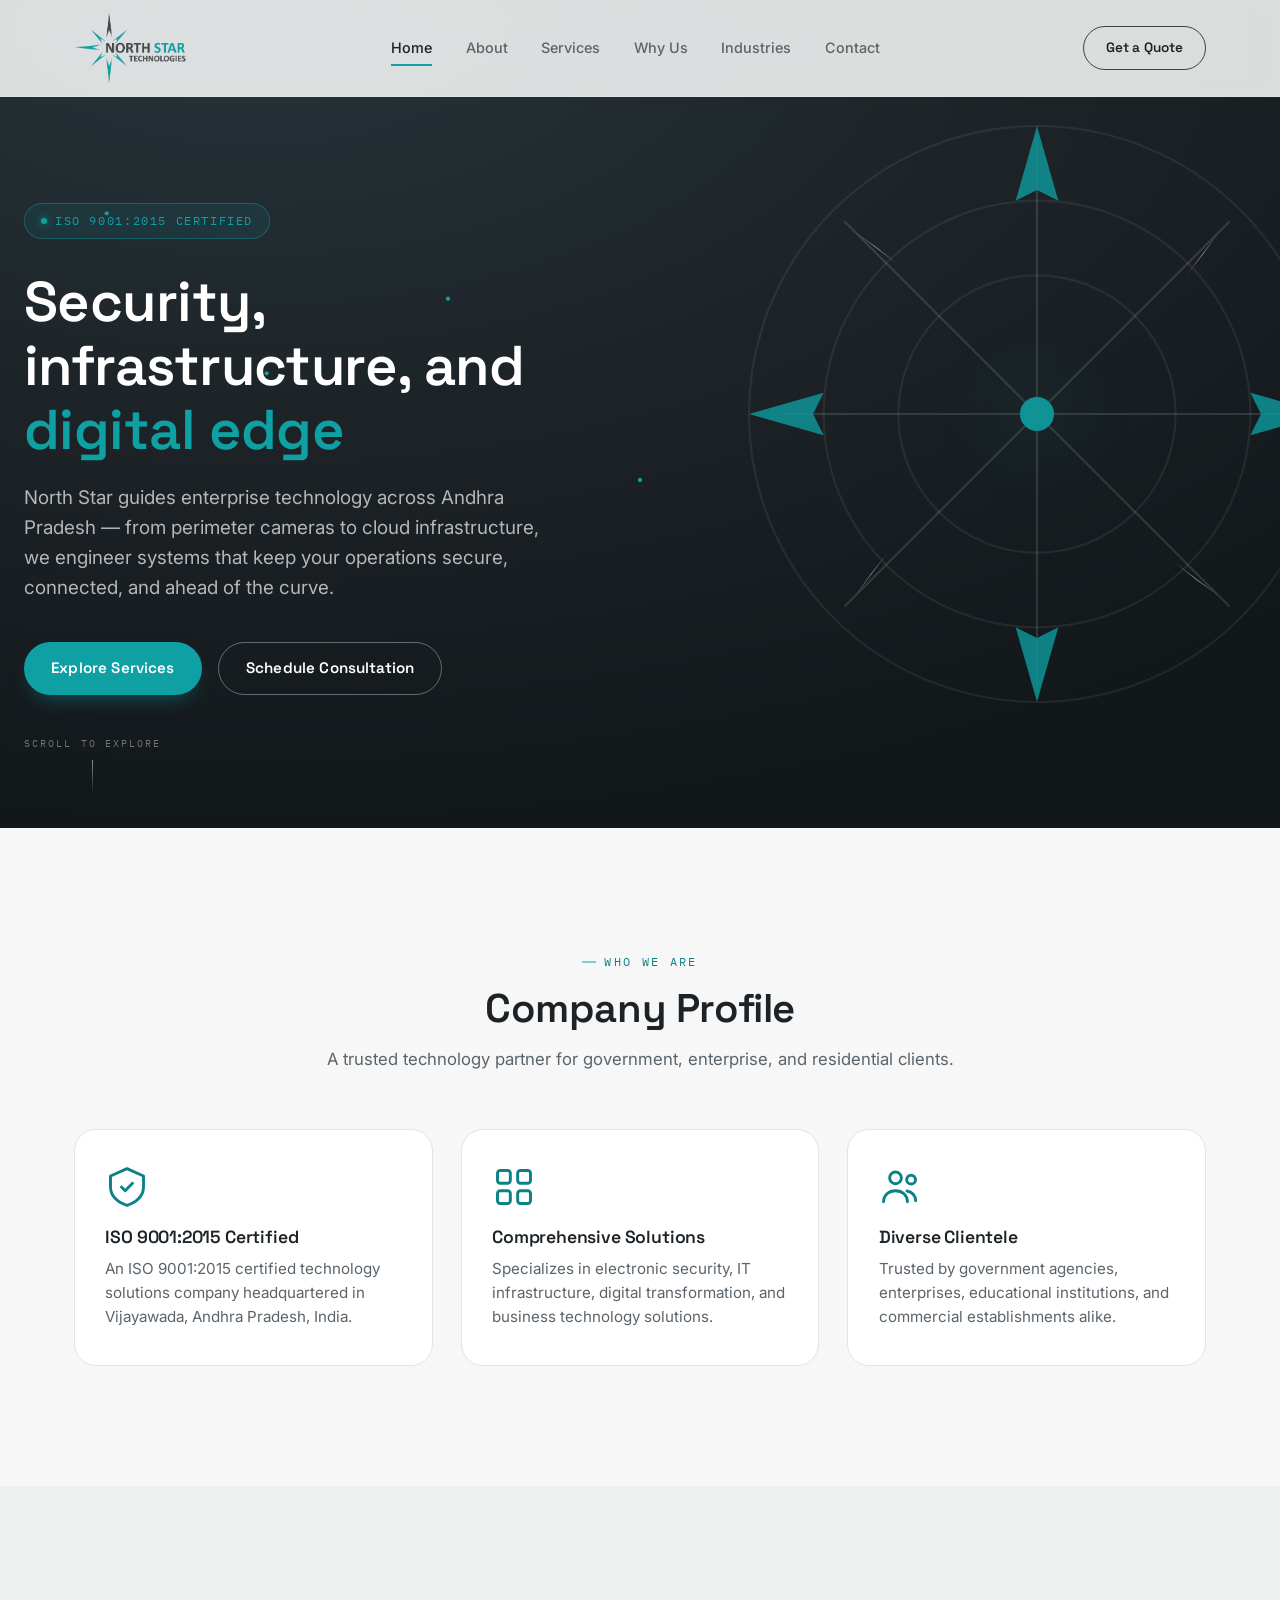
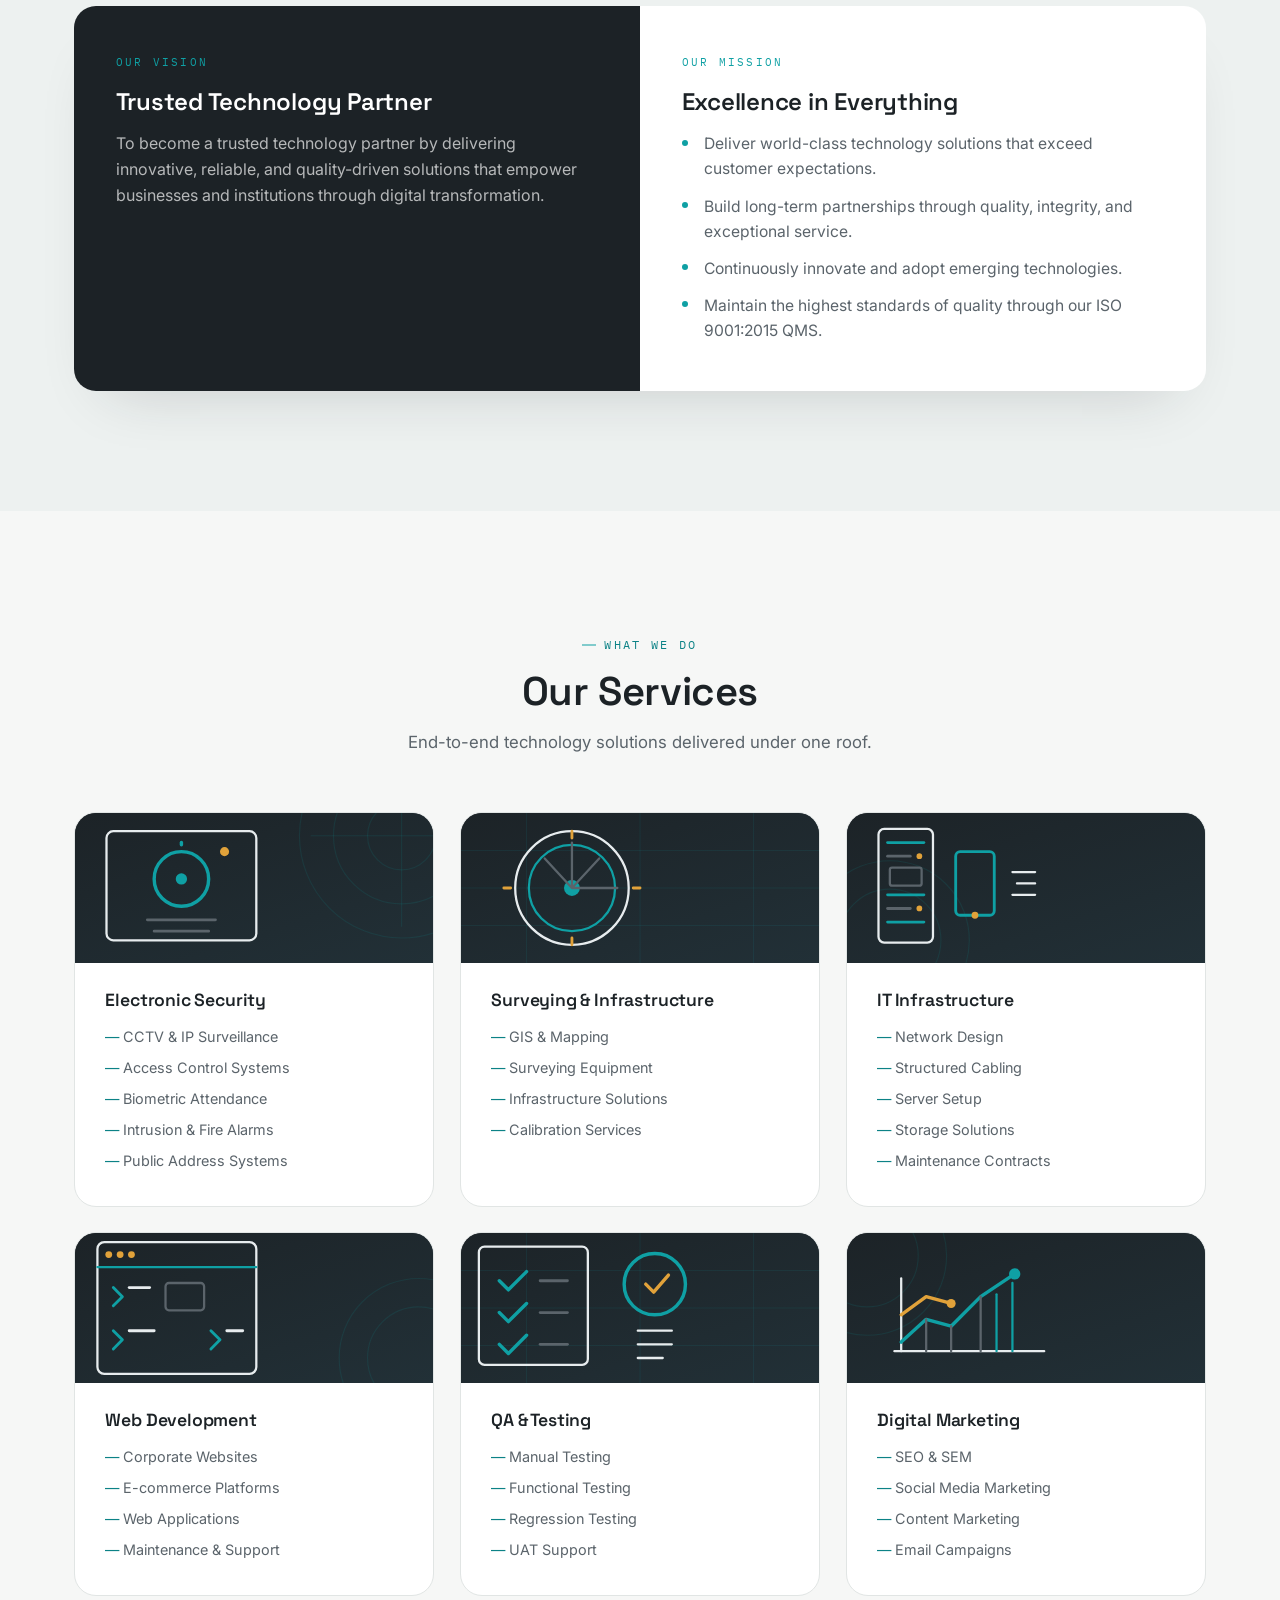
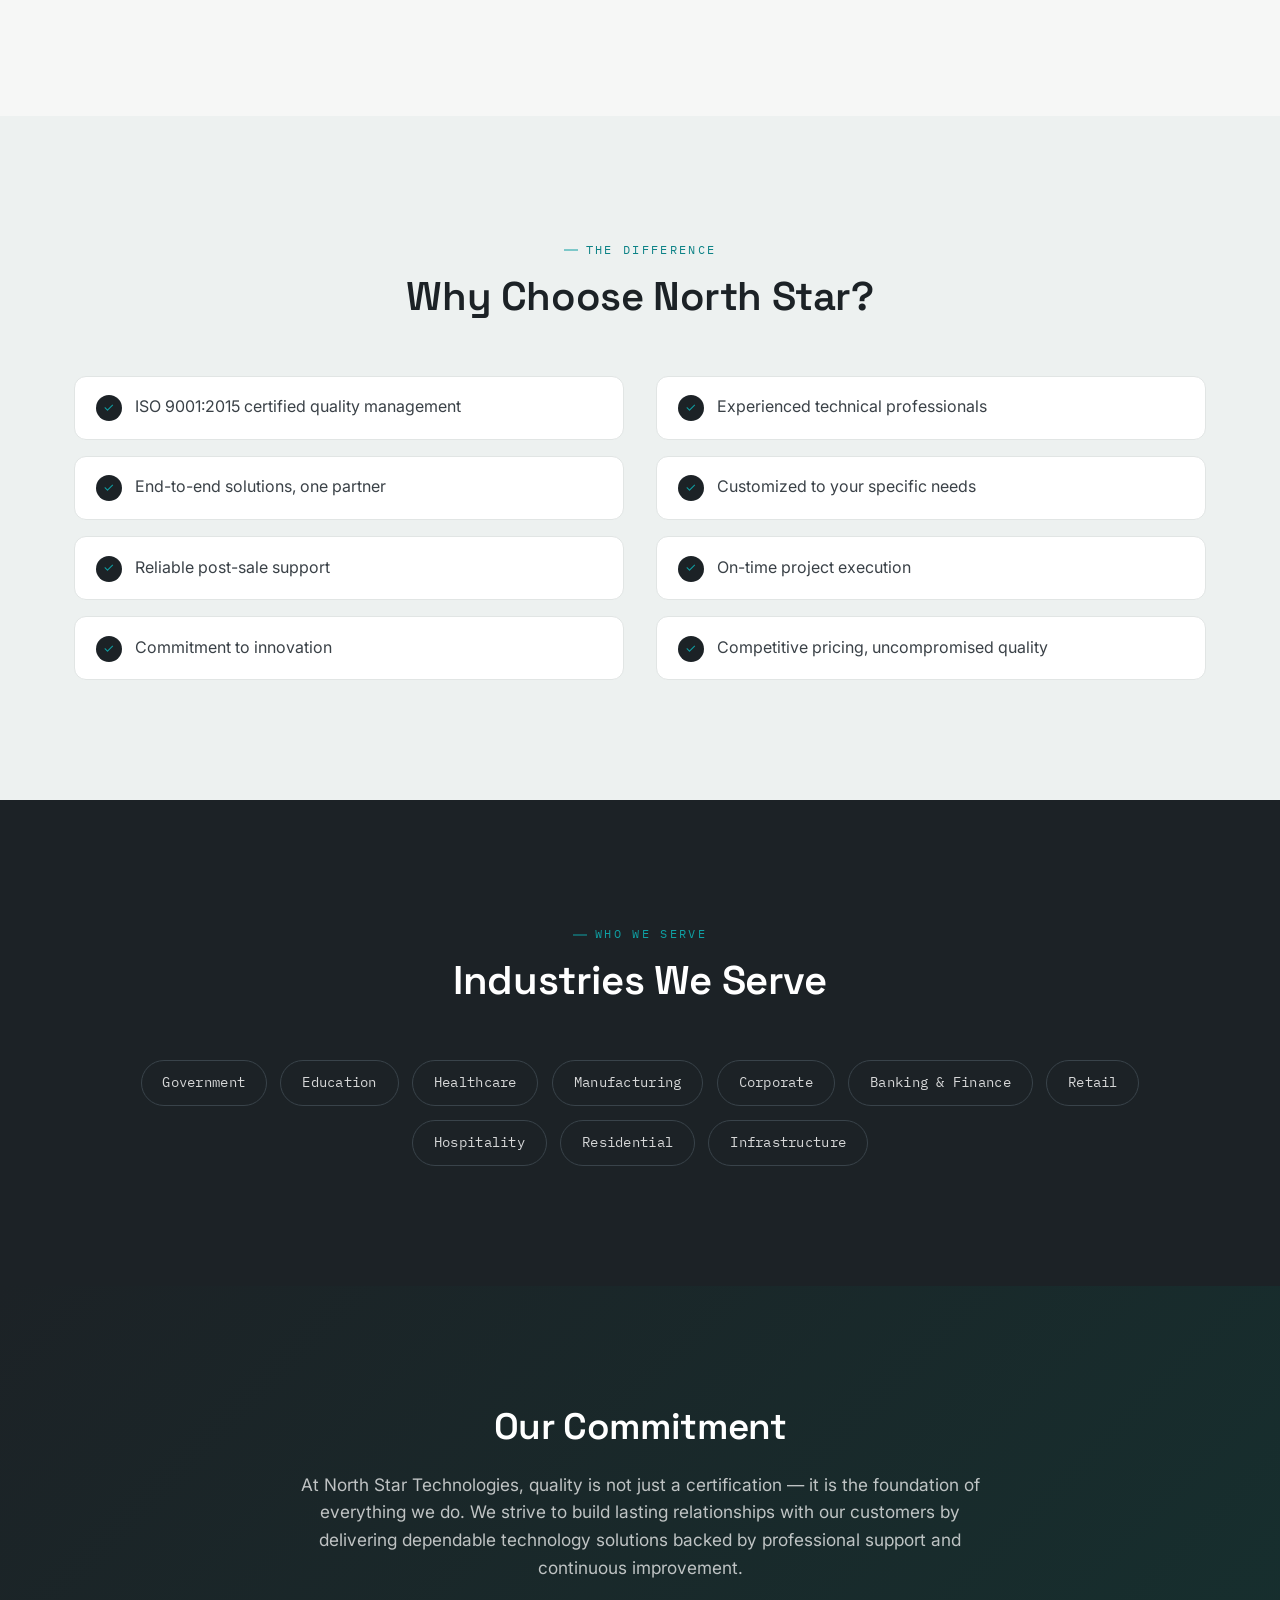
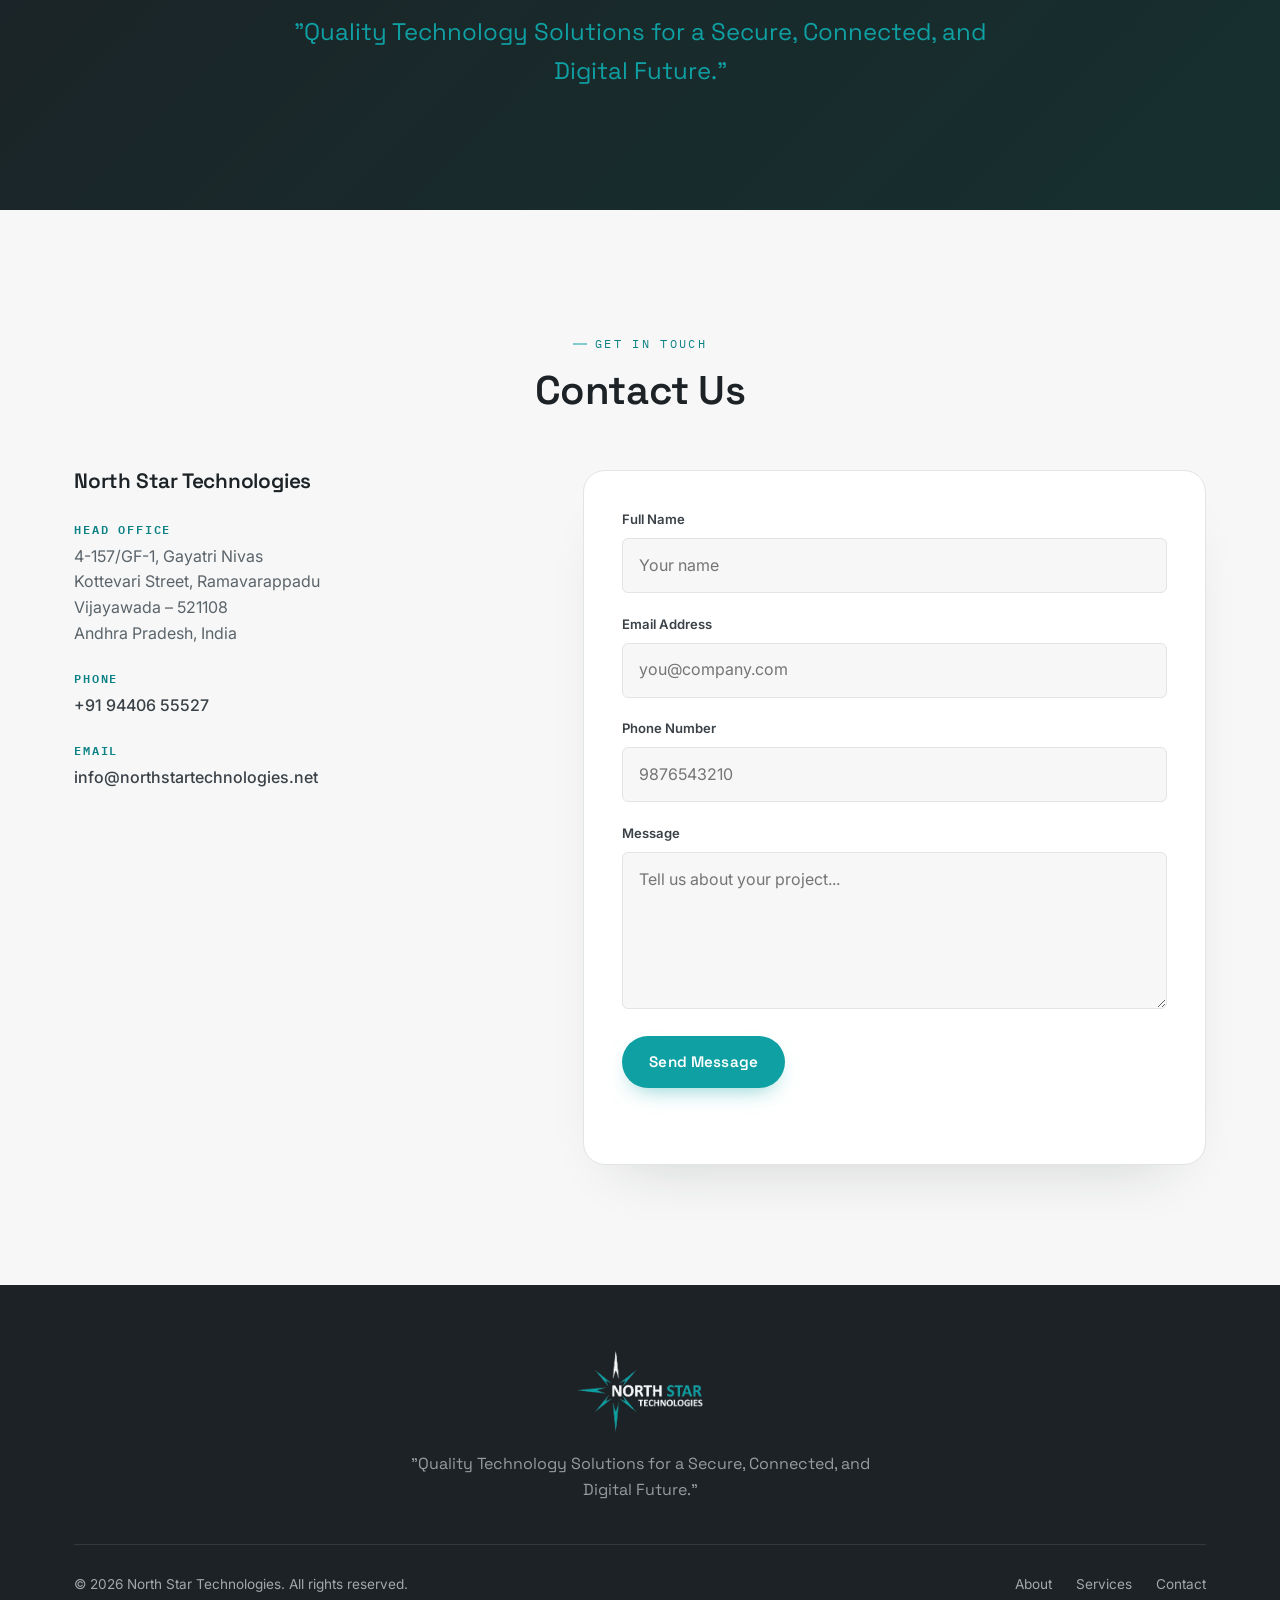
==== commit 542f6120: "Refine diverse clientele copy, drop residential segment" ====
--- a/index.html
+++ b/index.html
@@ -147,7 +147,7 @@
             <svg viewBox="0 0 24 24" fill="none" stroke="currentColor" stroke-width="1.6" stroke-linecap="round" stroke-linejoin="round"><circle cx="9" cy="7" r="3.2"/><path d="M2.5 20c0-3.5 2.8-6 6.5-6s6.5 2.5 6.5 6"/><circle cx="17.5" cy="8" r="2.4"/><path d="M15.3 14.2c2.7.4 4.7 2.5 4.7 5.3"/></svg>
           </div>
           <h3>Diverse Clientele</h3>
-          <p>Serving government organizations, enterprises, educational institutions, commercial establishments, and residential customers.</p>
+          <p>Trusted by government agencies, enterprises, educational institutions, and commercial establishments alike.</p>
         </div>
       </div>
     </div>
@@ -364,7 +364,7 @@
           </div>
           <div class="form-group">
             <label for="phone">Phone Number</label>
-            <input type="tel" id="phone" name="phone" placeholder="9876543210" autocomplete="tel">
+            <input type="tel" id="phone" name="phone" placeholder="9876543210" autocomplete="tel" pattern="^[0-9]{10}$" maxlength="10" inputmode="numeric">
           </div>
           <div class="form-group">
             <label for="message">Message</label>
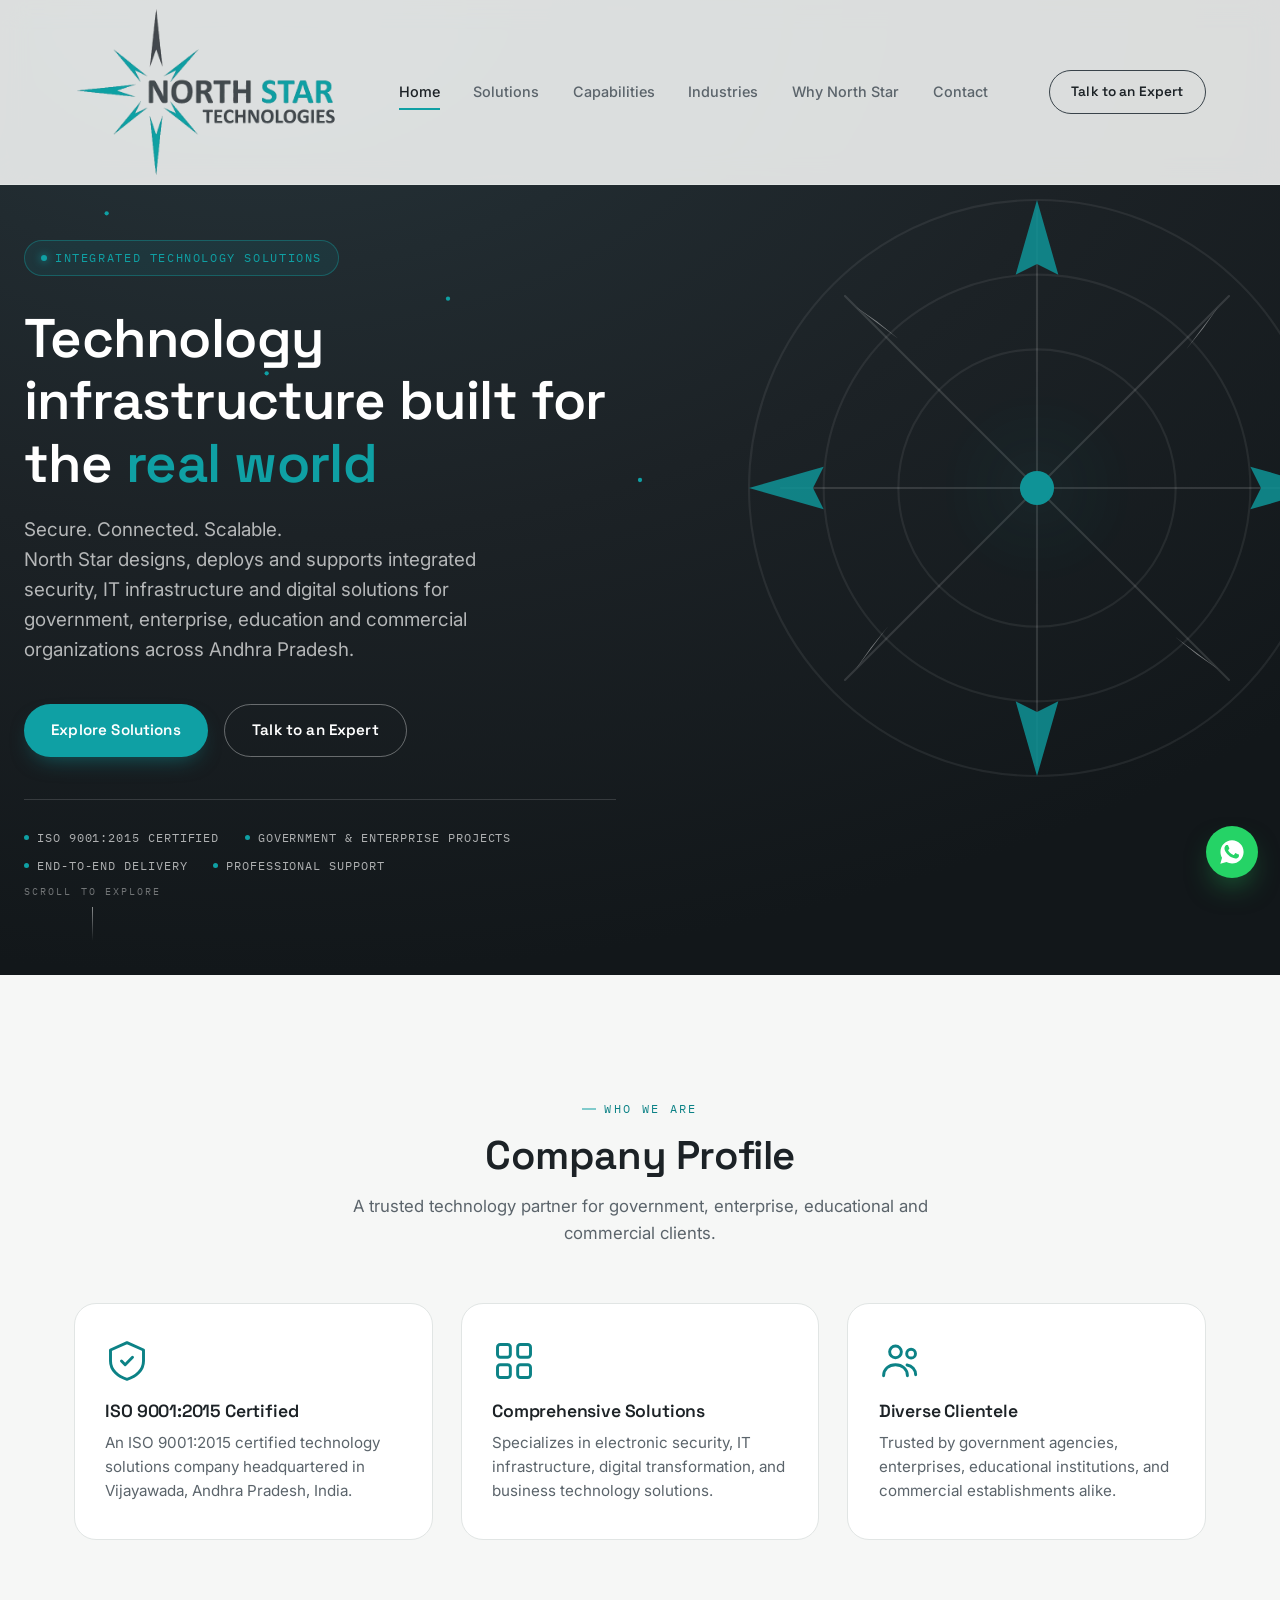
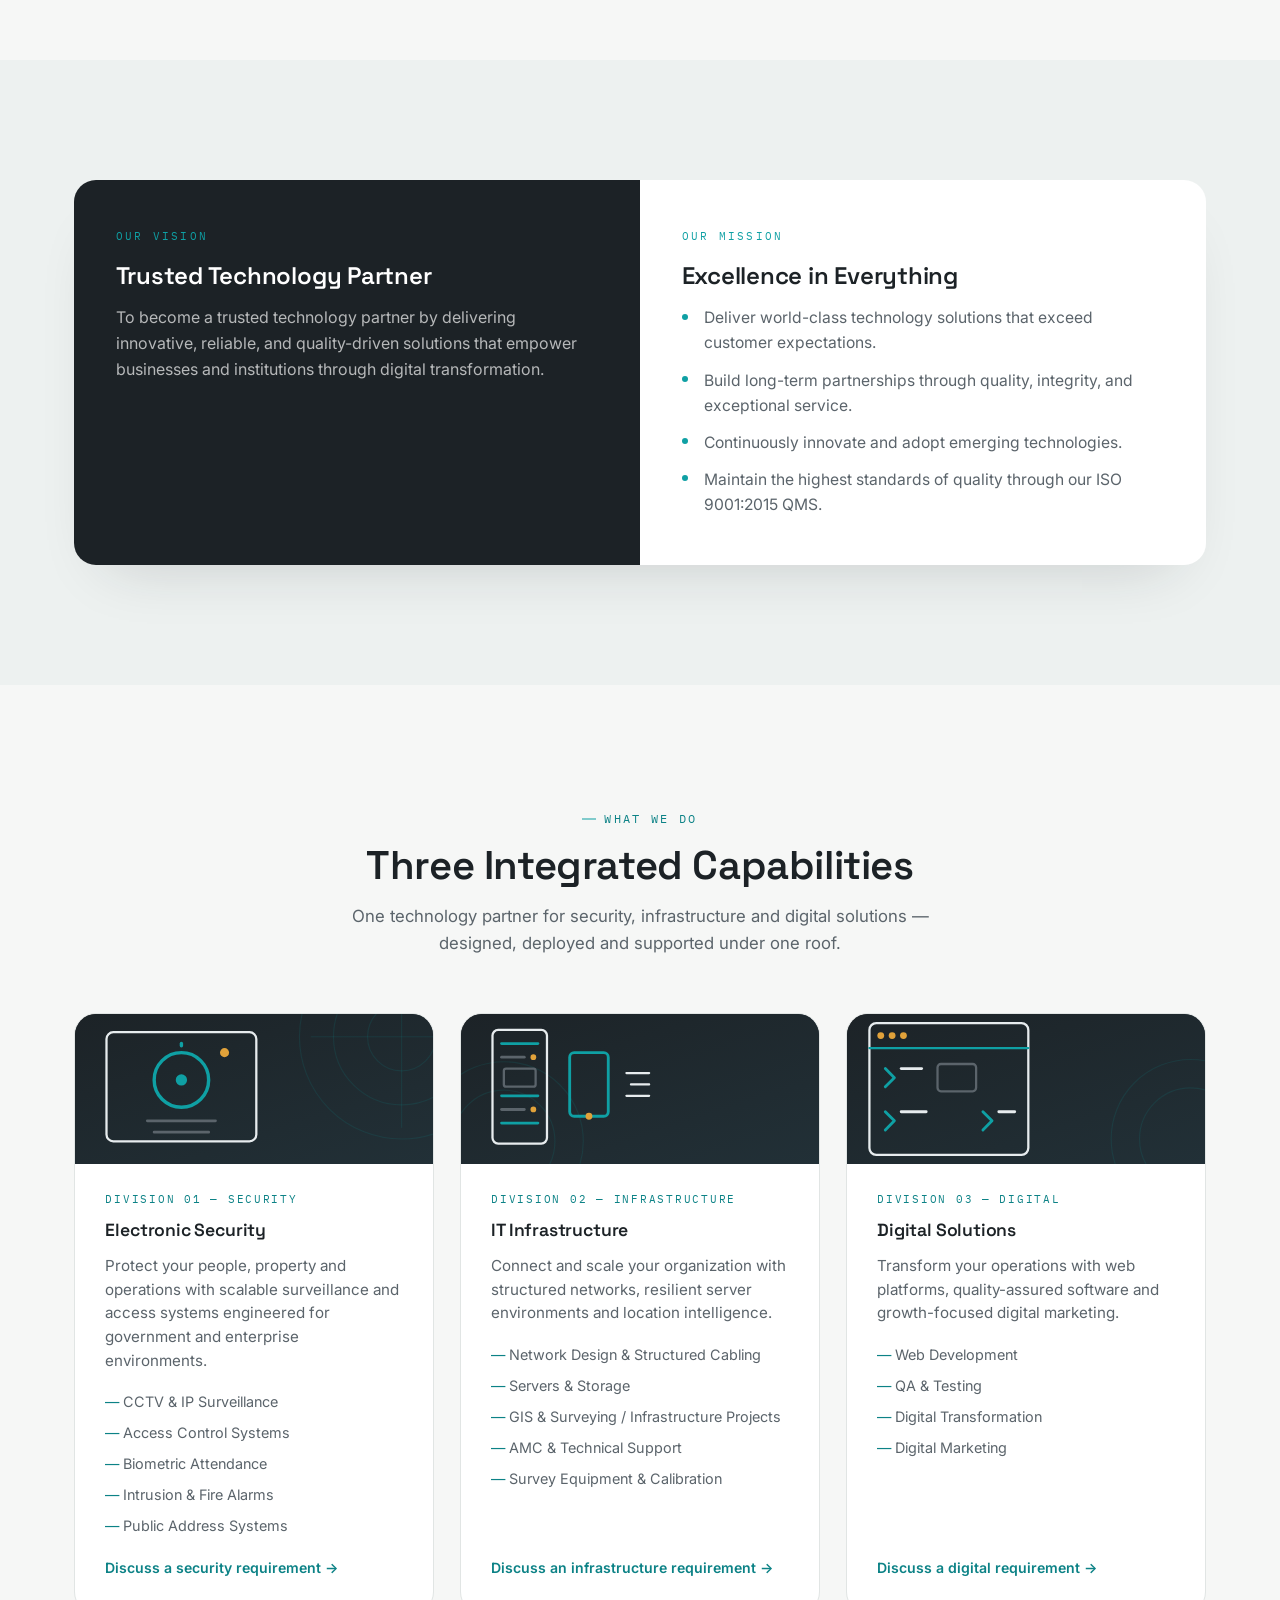
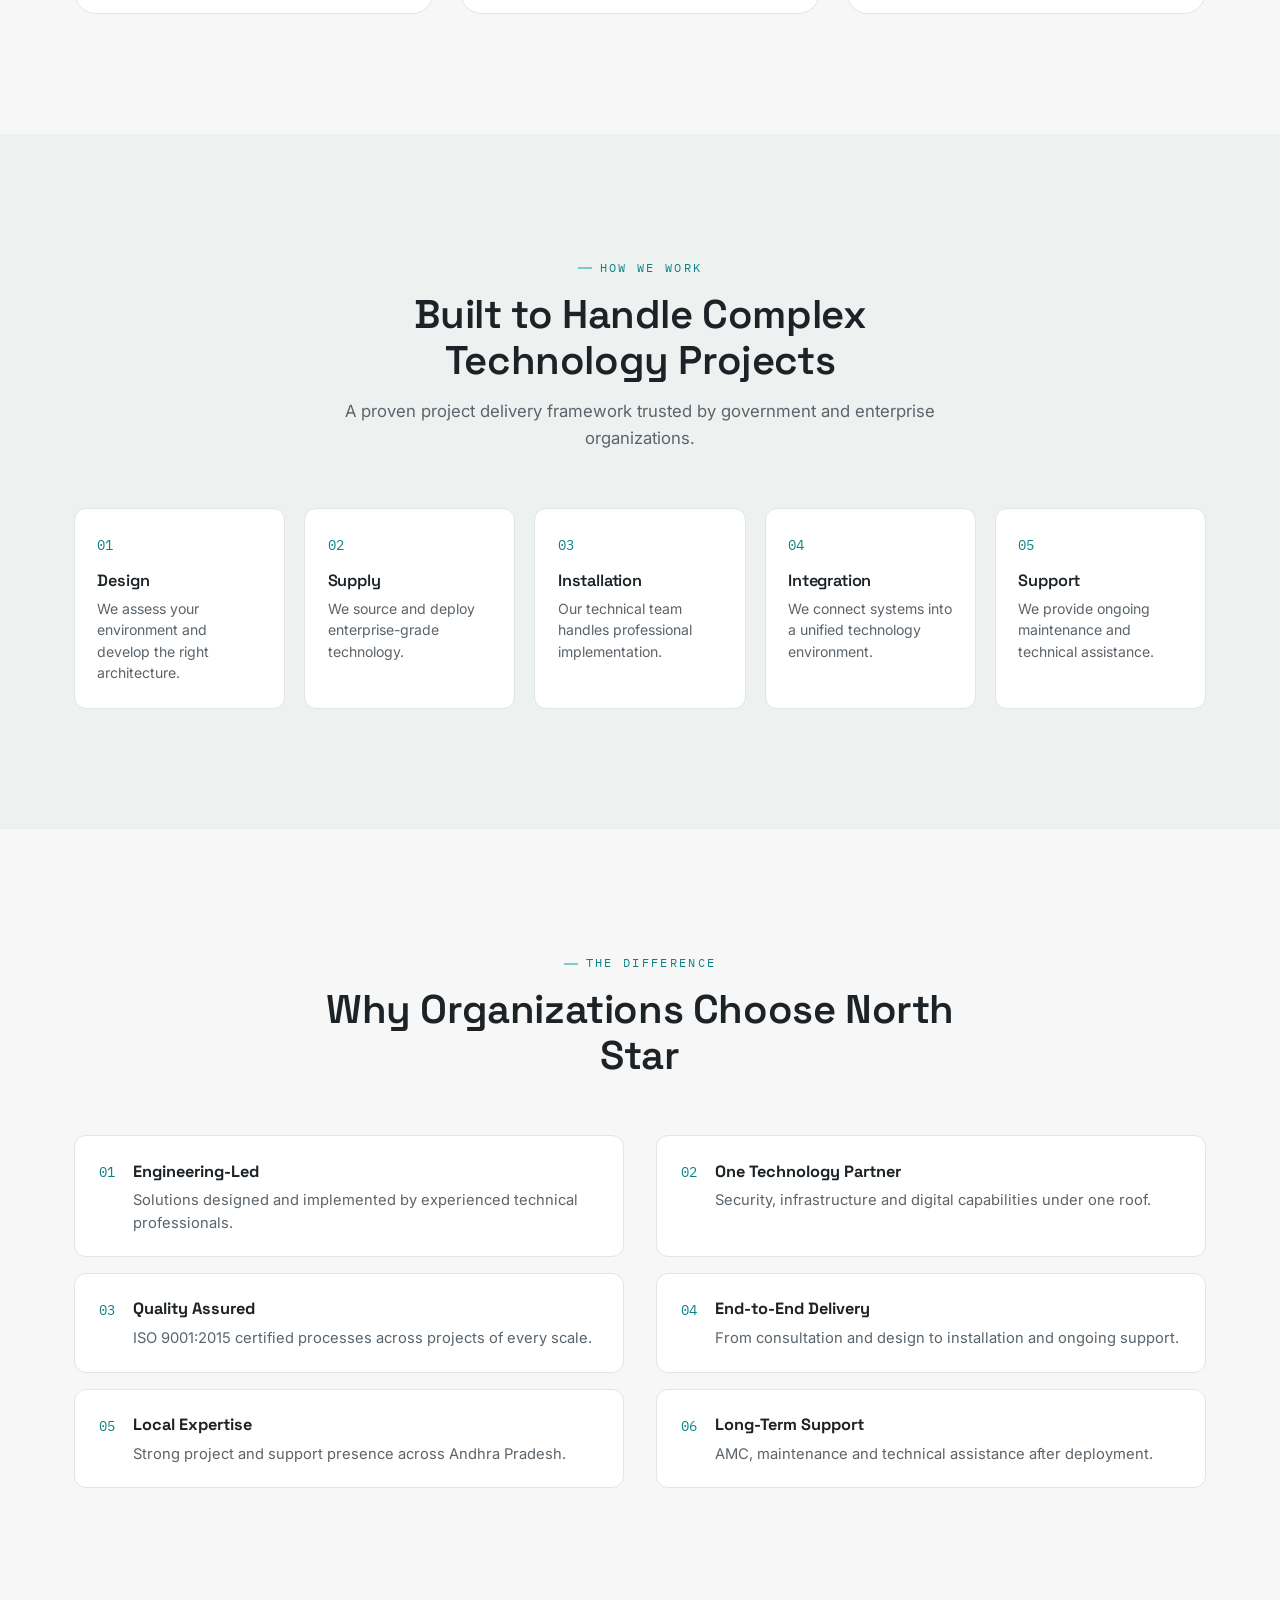
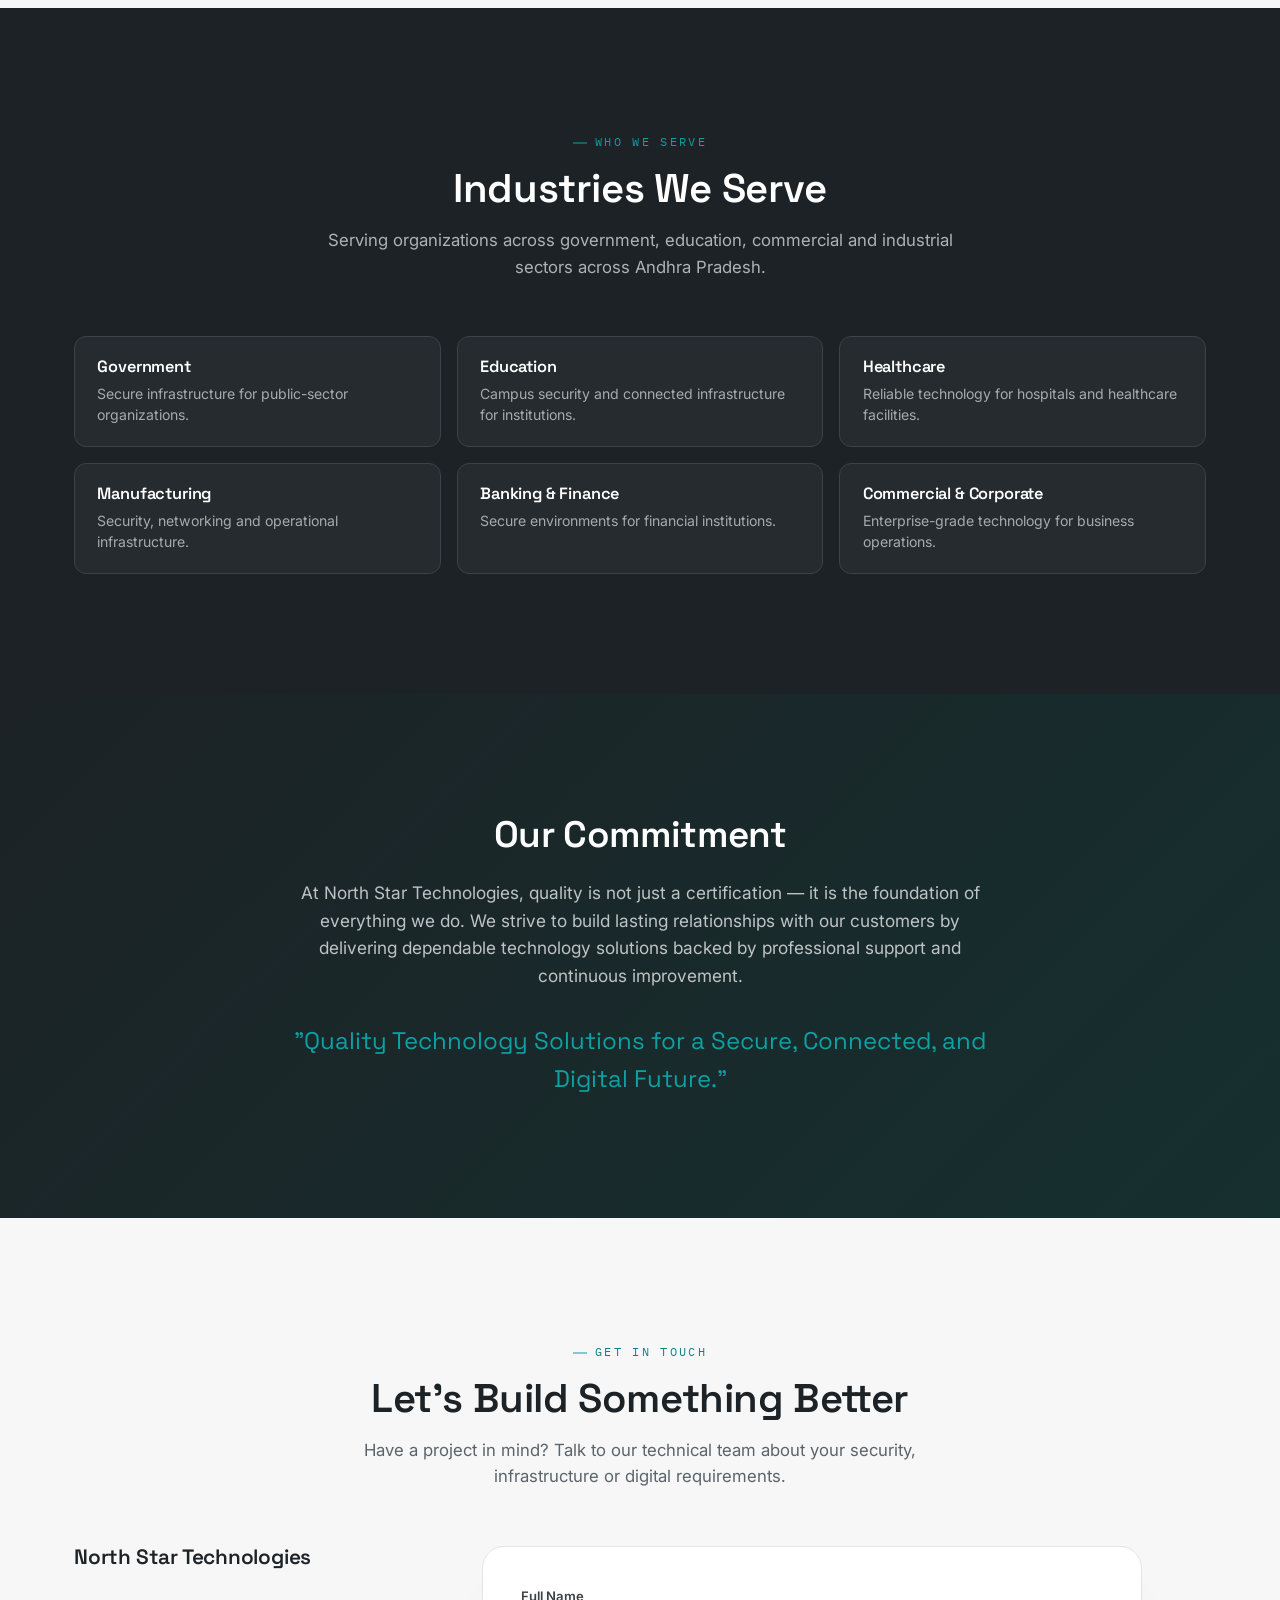
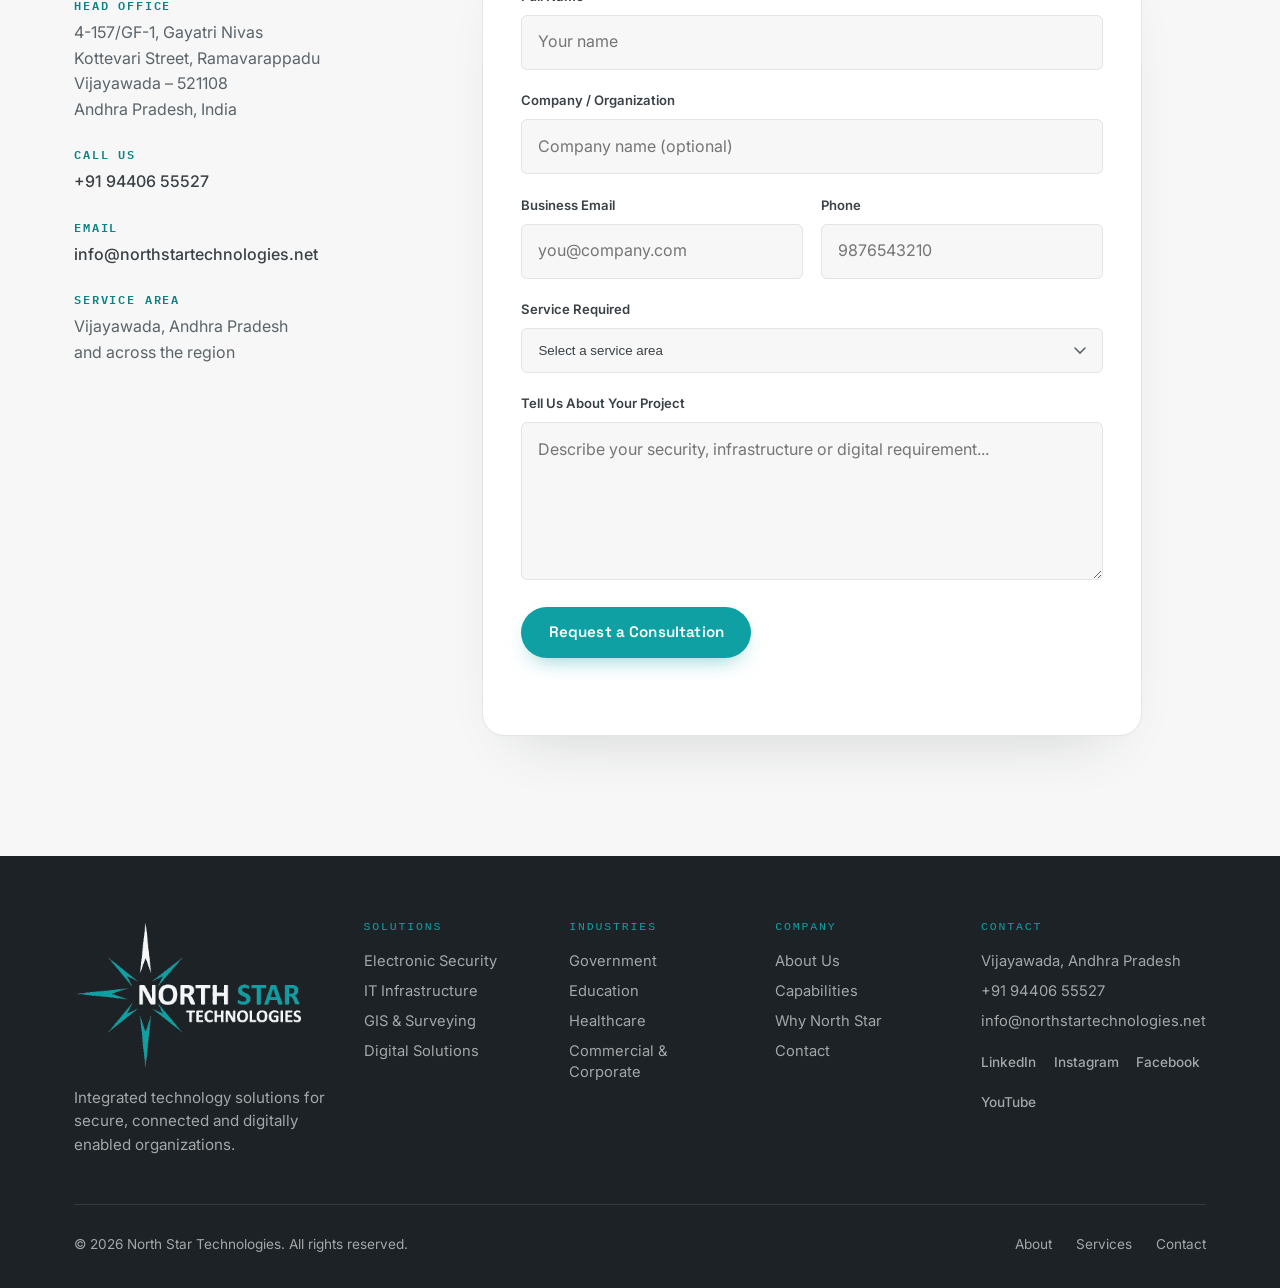
==== commit c51ba13b: "Enterprise repositioning: stronger hero + trust bar, 3-division services, capabilities, numbered dif" ====
--- a/index.html
+++ b/index.html
@@ -59,15 +59,15 @@
 
     <nav class="nav-links" id="navLinks" role="navigation" aria-label="Main navigation">
       <a href="#home" class="active" aria-current="page">Home</a>
-      <a href="#about">About</a>
-      <a href="#services">Services</a>
-      <a href="#why-us">Why Us</a>
+      <a href="#services">Solutions</a>
+      <a href="#capabilities">Capabilities</a>
       <a href="#industries">Industries</a>
+      <a href="#why-us">Why North Star</a>
       <a href="#contact">Contact</a>
     </nav>
 
     <div class="nav-cta">
-      <a href="#contact" class="btn btn-outline">Get a Quote</a>
+      <a href="#contact" class="btn btn-outline">Talk to an Expert</a>
       <button class="mobile-menu-btn" id="mobileMenuBtn" aria-label="Toggle navigation menu" aria-expanded="false" aria-controls="navLinks">
         <span aria-hidden="true"></span>
         <span aria-hidden="true"></span>
@@ -107,12 +107,18 @@
     </svg>
 
     <div class="hero-content">
-      <span class="hero-badge">ISO 9001:2015 Certified</span>
-      <h1>Security, infrastructure, and <span class="accent">digital edge</span></h1>
-      <p class="hero-tagline">North Star guides enterprise technology across Andhra Pradesh — from perimeter cameras to cloud infrastructure, we engineer systems that keep your operations secure, connected, and ahead of the curve.</p>
+      <span class="hero-badge">Integrated Technology Solutions</span>
+      <h1>Technology infrastructure built for the <span class="accent">real world</span></h1>
+      <p class="hero-tagline">Secure. Connected. Scalable.<br>North Star designs, deploys and supports integrated security, IT infrastructure and digital solutions for government, enterprise, education and commercial organizations across Andhra Pradesh.</p>
       <div class="hero-cta">
-        <a href="#services" class="btn btn-primary">Explore Services</a>
-        <a href="#contact" class="btn btn-outline">Schedule Consultation</a>
+        <a href="#services" class="btn btn-primary">Explore Solutions</a>
+        <a href="#contact" class="btn btn-outline">Talk to an Expert</a>
+      </div>
+      <div class="hero-trust">
+        <span>ISO 9001:2015 Certified</span>
+        <span>Government &amp; Enterprise Projects</span>
+        <span>End-to-End Delivery</span>
+        <span>Professional Support</span>
       </div>
     </div>
 
@@ -124,7 +130,7 @@
       <div class="section-header">
         <span class="section-eyebrow">Who We Are</span>
         <h2>Company Profile</h2>
-        <p class="section-subtitle">A trusted technology partner for government, enterprise, and residential clients.</p>
+        <p class="section-subtitle">A trusted technology partner for government, enterprise, educational and commercial clients.</p>
       </div>
 
       <div class="profile-cards">
@@ -179,17 +185,19 @@
     <div class="container">
       <div class="section-header reveal">
         <span class="section-eyebrow">What We Do</span>
-        <h2>Our Services</h2>
-        <p class="section-subtitle">End-to-end technology solutions delivered under one roof.</p>
+        <h2>Three Integrated Capabilities</h2>
+        <p class="section-subtitle">One technology partner for security, infrastructure and digital solutions — designed, deployed and supported under one roof.</p>
       </div>
 
       <div class="services-grid">
-        <article class="service-card reveal">
+        <article class="service-card reveal service-division">
           <div class="service-visual">
-            <img src="service-security.svg" alt="CCTV and IP surveillance cameras for electronic security" loading="lazy">
+            <img src="service-security.svg" alt="Electronic security systems" loading="lazy">
           </div>
           <div class="service-body">
+            <span class="service-flag">Division 01 — Security</span>
             <h3>Electronic Security</h3>
+            <p class="service-intro">Protect your people, property and operations with scalable surveillance and access systems engineered for government and enterprise environments.</p>
             <ul>
               <li>CCTV & IP Surveillance</li>
               <li>Access Control Systems</li>
@@ -197,103 +205,95 @@
               <li>Intrusion & Fire Alarms</li>
               <li>Public Address Systems</li>
             </ul>
+            <a href="#contact" class="service-link">Discuss a security requirement &rarr;</a>
           </div>
         </article>
 
-        <article class="service-card reveal">
+        <article class="service-card reveal service-division">
           <div class="service-visual">
-            <img src="service-surveying.svg" alt="GIS mapping and surveying compass illustration" loading="lazy">
+            <img src="service-it.svg" alt="IT infrastructure systems" loading="lazy">
           </div>
           <div class="service-body">
-            <h3>Surveying & Infrastructure</h3>
+            <span class="service-flag">Division 02 — Infrastructure</span>
+            <h3>IT Infrastructure</h3>
+            <p class="service-intro">Connect and scale your organization with structured networks, resilient server environments and location intelligence.</p>
             <ul>
-              <li>GIS & Mapping</li>
-              <li>Surveying Equipment</li>
-              <li>Infrastructure Solutions</li>
-              <li>Calibration Services</li>
+              <li>Network Design & Structured Cabling</li>
+              <li>Servers & Storage</li>
+              <li>GIS & Surveying / Infrastructure Projects</li>
+              <li>AMC & Technical Support</li>
+              <li>Survey Equipment & Calibration</li>
             </ul>
+            <a href="#contact" class="service-link">Discuss an infrastructure requirement &rarr;</a>
           </div>
         </article>
 
-        <article class="service-card reveal">
+        <article class="service-card reveal service-division">
           <div class="service-visual">
-            <img src="service-it.svg" alt="Server rack and network infrastructure illustration" loading="lazy">
+            <img src="service-web.svg" alt="Digital solutions" loading="lazy">
           </div>
           <div class="service-body">
-            <h3>IT Infrastructure</h3>
+            <span class="service-flag">Division 03 — Digital</span>
+            <h3>Digital Solutions</h3>
+            <p class="service-intro">Transform your operations with web platforms, quality-assured software and growth-focused digital marketing.</p>
             <ul>
-              <li>Network Design</li>
-              <li>Structured Cabling</li>
-              <li>Server Setup</li>
-              <li>Storage Solutions</li>
-              <li>Maintenance Contracts</li>
+              <li>Web Development</li>
+              <li>QA & Testing</li>
+              <li>Digital Transformation</li>
+              <li>Digital Marketing</li>
             </ul>
+            <a href="#contact" class="service-link">Discuss a digital requirement &rarr;</a>
           </div>
         </article>
-
-        <article class="service-card reveal">
-          <div class="service-visual">
-            <img src="service-web.svg" alt="Code editor and website development illustration" loading="lazy">
-          </div>
-          <div class="service-body">
-            <h3>Web Development</h3>
-            <ul>
-              <li>Corporate Websites</li>
-              <li>E-commerce Platforms</li>
-              <li>Web Applications</li>
-              <li>Maintenance & Support</li>
-            </ul>
-          </div>
-        </article>
-
-        <article class="service-card reveal">
-          <div class="service-visual">
-            <img src="service-qa.svg" alt="QA testing checklist with verification marks" loading="lazy">
-          </div>
-          <div class="service-body">
-            <h3>QA & Testing</h3>
-            <ul>
-              <li>Manual Testing</li>
-              <li>Functional Testing</li>
-              <li>Regression Testing</li>
-              <li>UAT Support</li>
-            </ul>
-          </div>
-        </article>
-
-        <article class="service-card reveal">
-          <div class="service-visual">
-            <img src="service-marketing.svg" alt="Digital marketing growth chart illustration" loading="lazy">
-          </div>
-          <div class="service-body">
-            <h3>Digital Marketing</h3>
-            <ul>
-              <li>SEO & SEM</li>
-              <li>Social Media Marketing</li>
-              <li>Content Marketing</li>
-              <li>Email Campaigns</li>
-            </ul>
-          </div>
-        </article>
-      </div>
-    </div>
-  </section>
-
-  <section class="section section-alt" id="why-us">
+      </div>
+    </div>
+  </section>
+
+  <section class="section section-alt" id="capabilities">
+    <div class="container">
+      <div class="section-header reveal">
+        <span class="section-eyebrow">How We Work</span>
+        <h2>Built to Handle Complex Technology Projects</h2>
+        <p class="section-subtitle">A proven project delivery framework trusted by government and enterprise organizations.</p>
+      </div>
+      <div class="cap-grid reveal">
+        <div class="cap-item">
+          <span class="cap-num">01</span>
+          <div><h3>Design</h3><p>We assess your environment and develop the right architecture.</p></div>
+        </div>
+        <div class="cap-item">
+          <span class="cap-num">02</span>
+          <div><h3>Supply</h3><p>We source and deploy enterprise-grade technology.</p></div>
+        </div>
+        <div class="cap-item">
+          <span class="cap-num">03</span>
+          <div><h3>Installation</h3><p>Our technical team handles professional implementation.</p></div>
+        </div>
+        <div class="cap-item">
+          <span class="cap-num">04</span>
+          <div><h3>Integration</h3><p>We connect systems into a unified technology environment.</p></div>
+        </div>
+        <div class="cap-item">
+          <span class="cap-num">05</span>
+          <div><h3>Support</h3><p>We provide ongoing maintenance and technical assistance.</p></div>
+        </div>
+      </div>
+    </div>
+  </section>
+
+  <section class="section" id="why-us">
     <div class="container">
       <div class="section-header reveal">
         <span class="section-eyebrow">The Difference</span>
-        <h2>Why Choose North Star?</h2>
+        <h2>Why Organizations Choose North Star</h2>
       </div>
       <div class="why-grid reveal">
-        <div class="why-item"><span class="why-check">✓</span> ISO 9001:2015 certified quality management</div>
-        <div class="why-item"><span class="why-check">✓</span> Experienced technical professionals</div>
-        <div class="why-item"><span class="why-check">✓</span> End-to-end solutions, one partner</div>
-        <div class="why-item"><span class="why-check">✓</span> Customized to your specific needs</div>
-        <div class="why-item"><span class="why-check">✓</span> Reliable post-sale support</div>
-        <div class="why-item"><span class="why-check">✓</span> On-time project execution</div>
-        <div class="why-item"><span class="why-check">✓</span> Commitment to innovation</div>
-        <div class="why-item"><span class="why-check">✓</span> Competitive pricing, uncompromised quality</div>
+        <div class="why-item"><span class="why-num">01</span><div><strong>Engineering-Led</strong><p>Solutions designed and implemented by experienced technical professionals.</p></div></div>
+        <div class="why-item"><span class="why-num">02</span><div><strong>One Technology Partner</strong><p>Security, infrastructure and digital capabilities under one roof.</p></div></div>
+        <div class="why-item"><span class="why-num">03</span><div><strong>Quality Assured</strong><p>ISO 9001:2015 certified processes across projects of every scale.</p></div></div>
+        <div class="why-item"><span class="why-num">04</span><div><strong>End-to-End Delivery</strong><p>From consultation and design to installation and ongoing support.</p></div></div>
+        <div class="why-item"><span class="why-num">05</span><div><strong>Local Expertise</strong><p>Strong project and support presence across Andhra Pradesh.</p></div></div>
+        <div class="why-item"><span class="why-num">06</span><div><strong>Long-Term Support</strong><p>AMC, maintenance and technical assistance after deployment.</p></div></div>
       </div>
     </div>
   </section>
@@ -303,18 +303,15 @@
       <div class="section-header reveal">
         <span class="section-eyebrow">Who We Serve</span>
         <h2>Industries We Serve</h2>
+        <p class="section-subtitle">Serving organizations across government, education, commercial and industrial sectors across Andhra Pradesh.</p>
       </div>
       <div class="industries-grid reveal">
-        <span class="industry-tag">Government</span>
-        <span class="industry-tag">Education</span>
-        <span class="industry-tag">Healthcare</span>
-        <span class="industry-tag">Manufacturing</span>
-        <span class="industry-tag">Corporate</span>
-        <span class="industry-tag">Banking & Finance</span>
-        <span class="industry-tag">Retail</span>
-        <span class="industry-tag">Hospitality</span>
-        <span class="industry-tag">Residential</span>
-        <span class="industry-tag">Infrastructure</span>
+        <div class="industry-card"><h3>Government</h3><p>Secure infrastructure for public-sector organizations.</p></div>
+        <div class="industry-card"><h3>Education</h3><p>Campus security and connected infrastructure for institutions.</p></div>
+        <div class="industry-card"><h3>Healthcare</h3><p>Reliable technology for hospitals and healthcare facilities.</p></div>
+        <div class="industry-card"><h3>Manufacturing</h3><p>Security, networking and operational infrastructure.</p></div>
+        <div class="industry-card"><h3>Banking &amp; Finance</h3><p>Secure environments for financial institutions.</p></div>
+        <div class="industry-card"><h3>Commercial &amp; Corporate</h3><p>Enterprise-grade technology for business operations.</p></div>
       </div>
     </div>
   </section>
@@ -333,7 +330,8 @@
     <div class="container">
       <div class="section-header reveal">
         <span class="section-eyebrow">Get In Touch</span>
-        <h2>Contact Us</h2>
+        <h2>Let's Build Something Better</h2>
+        <p class="section-subtitle">Have a project in mind? Talk to our technical team about your security, infrastructure or digital requirements.</p>
       </div>
 
       <div class="contact-grid">
@@ -344,12 +342,16 @@
             <p>4-157/GF-1, Gayatri Nivas<br>Kottevari Street, Ramavarappadu<br>Vijayawada – 521108<br>Andhra Pradesh, India</p>
           </div>
           <div class="contact-block">
-            <h4>Phone</h4>
+            <h4>Call Us</h4>
             <p><a href="tel:+919440655527">+91 94406 55527</a></p>
           </div>
           <div class="contact-block">
             <h4>Email</h4>
             <p><a href="mailto:info@northstartechnologies.net">info@northstartechnologies.net</a></p>
+          </div>
+          <div class="contact-block">
+            <h4>Service Area</h4>
+            <p>Vijayawada, Andhra Pradesh<br>and across the region</p>
           </div>
         </div>
 
@@ -359,18 +361,37 @@
             <input type="text" id="name" name="name" placeholder="Your name" required autocomplete="name">
           </div>
           <div class="form-group">
-            <label for="email">Email Address</label>
-            <input type="email" id="email" name="email" placeholder="you@company.com" required autocomplete="email">
+            <label for="company">Company / Organization</label>
+            <input type="text" id="company" name="company" placeholder="Company name (optional)" autocomplete="organization">
+          </div>
+          <div class="form-row">
+            <div class="form-group">
+              <label for="email">Business Email</label>
+              <input type="email" id="email" name="email" placeholder="you@company.com" required autocomplete="email">
+            </div>
+            <div class="form-group">
+              <label for="phone">Phone</label>
+              <input type="tel" id="phone" name="phone" placeholder="9876543210" autocomplete="tel" pattern="^[0-9]{10}$" maxlength="10" inputmode="numeric">
+            </div>
           </div>
           <div class="form-group">
-            <label for="phone">Phone Number</label>
-            <input type="tel" id="phone" name="phone" placeholder="9876543210" autocomplete="tel" pattern="^[0-9]{10}$" maxlength="10" inputmode="numeric">
+            <label for="service">Service Required</label>
+            <select id="service" name="service">
+              <option value="">Select a service area</option>
+              <option>Electronic Security (CCTV, Access Control)</option>
+              <option>IT Infrastructure (Networking, Servers)</option>
+              <option>GIS &amp; Surveying</option>
+              <option>Web Development</option>
+              <option>QA &amp; Testing</option>
+              <option>Digital Marketing</option>
+              <option>Other / Not sure yet</option>
+            </select>
           </div>
           <div class="form-group">
-            <label for="message">Message</label>
-            <textarea id="message" name="message" rows="5" placeholder="Tell us about your project..." required></textarea>
-          </div>
-          <button type="submit" class="btn btn-primary" id="submitBtn">Send Message</button>
+            <label for="message">Tell Us About Your Project</label>
+            <textarea id="message" name="message" rows="5" placeholder="Describe your security, infrastructure or digital requirement..." required></textarea>
+          </div>
+          <button type="submit" class="btn btn-primary" id="submitBtn">Request a Consultation</button>
           <p class="form-status" id="formStatus" role="status" aria-live="polite"></p>
         </form>
       </div>
@@ -381,11 +402,54 @@
 
 <footer class="footer">
   <div class="container">
-    <div class="footer-brand">
-      <a href="#home" class="brand" aria-label="North Star Technologies - Home">
-        <img src="logo-white.png" alt="North Star Technologies Logo">
-      </a>
-      <p class="footer-tagline">"Quality Technology Solutions for a Secure, Connected, and Digital Future."</p>
+    <div class="footer-grid">
+      <div class="footer-col footer-about">
+        <a href="#home" class="brand" aria-label="North Star Technologies - Home">
+          <img src="logo-white.png" alt="North Star Technologies Logo">
+        </a>
+        <p>Integrated technology solutions for secure, connected and digitally enabled organizations.</p>
+      </div>
+      <div class="footer-col">
+        <h4>Solutions</h4>
+        <ul>
+          <li><a href="#services">Electronic Security</a></li>
+          <li><a href="#services">IT Infrastructure</a></li>
+          <li><a href="#services">GIS &amp; Surveying</a></li>
+          <li><a href="#services">Digital Solutions</a></li>
+        </ul>
+      </div>
+      <div class="footer-col">
+        <h4>Industries</h4>
+        <ul>
+          <li><a href="#industries">Government</a></li>
+          <li><a href="#industries">Education</a></li>
+          <li><a href="#industries">Healthcare</a></li>
+          <li><a href="#industries">Commercial &amp; Corporate</a></li>
+        </ul>
+      </div>
+      <div class="footer-col">
+        <h4>Company</h4>
+        <ul>
+          <li><a href="#about">About Us</a></li>
+          <li><a href="#capabilities">Capabilities</a></li>
+          <li><a href="#why-us">Why North Star</a></li>
+          <li><a href="#contact">Contact</a></li>
+        </ul>
+      </div>
+      <div class="footer-col">
+        <h4>Contact</h4>
+        <ul>
+          <li>Vijayawada, Andhra Pradesh</li>
+          <li><a href="tel:+919440655527">+91 94406 55527</a></li>
+          <li><a href="mailto:info@northstartechnologies.net">info@northstartechnologies.net</a></li>
+        </ul>
+        <div class="footer-social">
+          <a href="https://www.linkedin.com" aria-label="LinkedIn" target="_blank" rel="noopener">LinkedIn</a>
+          <a href="https://www.instagram.com" aria-label="Instagram" target="_blank" rel="noopener">Instagram</a>
+          <a href="https://www.facebook.com" aria-label="Facebook" target="_blank" rel="noopener">Facebook</a>
+          <a href="https://www.youtube.com" aria-label="YouTube" target="_blank" rel="noopener">YouTube</a>
+        </div>
+      </div>
     </div>
     <div class="footer-bottom">
       <p>&copy; <span id="year"></span> North Star Technologies. All rights reserved.</p>
@@ -398,6 +462,10 @@
   </div>
 </footer>
 
+<a class="whatsapp-float" href="https://wa.me/919440655527" target="_blank" rel="noopener" aria-label="Chat with us on WhatsApp">
+  <svg viewBox="0 0 24 24" fill="currentColor" aria-hidden="true"><path d="M12.04 2C6.58 2 2.13 6.45 2.13 11.91c0 1.75.46 3.45 1.32 4.95L2 22l5.25-1.38c1.45.79 3.08 1.21 4.79 1.21 5.46 0 9.91-4.45 9.91-9.91C21.95 6.45 17.5 2 12.04 2Zm5.83 14.12c-.25.7-1.45 1.33-2 1.38-.55.05-1.1.24-3.71-.77-3.13-1.21-5.19-4.36-5.35-4.56-.16-.2-1.26-1.68-1.26-3.2 0-1.52.8-2.27 1.08-2.58.28-.31.61-.39.81-.39h.59c.19 0 .45-.03.68.52.25.58.84 2 .91 2.14.07.14.12.31.02.5-.1.2-.15.32-.3.5-.15.18-.31.4-.44.53-.15.15-.31.31-.13.61.18.31.8 1.32 1.72 2.14 1.18 1.05 2.17 1.38 2.48 1.53.31.15.49.13.67-.08.18-.2.77-.9.98-1.21.2-.31.4-.26.68-.15.28.1 1.77.84 2.07.99.31.15.51.23.58.35.07.13.07.73-.18 1.42Z"/></svg>
+</a>
+
 <script src="script.js"></script>
 </body>
 </html>
--- a/styles.css
+++ b/styles.css
@@ -62,9 +62,9 @@
 
 .navbar{position:fixed;inset:0 0 auto 0;z-index:100;background:rgba(246,247,246,.88);backdrop-filter:blur(14px) saturate(140%);-webkit-backdrop-filter:blur(14px) saturate(140%);border-bottom:1px solid var(--line);transition:box-shadow .3s;}
 .navbar.scrolled{box-shadow:0 8px 24px -18px rgba(28,34,38,.35);}
-.nav-container{max-width:var(--container);margin:0 auto;padding:0 24px;height:96px;display:flex;align-items:center;justify-content:space-between;gap:2rem;}
+.nav-container{max-width:var(--container);margin:0 auto;padding:0 24px;height:184px;display:flex;align-items:center;justify-content:space-between;gap:2rem;}
 .brand{display:flex;align-items:center;gap:.4rem;}
-.brand img{height:74px;width:auto;display:block;}
+.brand img{height:172px;width:auto;display:block;}
 
 .nav-links{display:flex;align-items:center;gap:2.1rem;}
 .nav-links a{font-size:.9rem;font-weight:500;color:var(--slate);position:relative;padding:.3rem 0;transition:color .25s;}
@@ -83,7 +83,7 @@
 .mobile-menu-btn[aria-expanded="true"] span:nth-child(2){opacity:0;}
 .mobile-menu-btn[aria-expanded="true"] span:nth-child(3){transform:translateY(-7px) rotate(-45deg);}
 
-.hero{position:relative;min-height:92vh;display:flex;align-items:center;background:radial-gradient(120% 100% at 20% 0%, #26343A 0%, var(--slate-900) 55%, #12171A 100%);overflow:hidden;padding:170px 0 100px;}
+.hero{position:relative;min-height:92vh;display:flex;align-items:center;background:radial-gradient(120% 100% at 20% 0%, #26343A 0%, var(--slate-900) 55%, #12171A 100%);overflow:hidden;padding:240px 0 100px;}
 .hero-compass{position:absolute;top:50%;right:-6%;width:640px;height:640px;transform:translateY(-50%);opacity:.9;pointer-events:none;animation:spin-slow 90s linear infinite;}
 @keyframes spin-slow{to{transform:translateY(-50%) rotate(360deg);}}
 .hero-compass .spoke{stroke:rgba(255,255,255,.14);stroke-width:1;}
@@ -102,16 +102,19 @@
 .hero-content{position:relative;z-index:2;max-width:640px;margin:0 auto 0 0;padding:0 24px;text-align:left;}
 .hero-badge{display:inline-flex;align-items:center;gap:.5rem;font-family:var(--font-mono);font-size:.72rem;letter-spacing:.14em;text-transform:uppercase;color:var(--teal);border:1px solid rgba(15,160,164,.4);background:rgba(15,160,164,.1);padding:.5rem 1rem;border-radius:999px;margin-bottom:1.9rem;}
 .hero-badge::before{content:'';width:6px;height:6px;border-radius:50%;background:var(--teal);box-shadow:0 0 8px var(--teal);}
-.hero h1{font-size:clamp(2.3rem,4.6vw,3.5rem);color:#fff;margin-bottom:1.25rem;}
+.hero h1{font-size:clamp(2rem,4.4vw,3.4rem);color:#fff;margin-bottom:1.25rem;}
 .hero h1 .accent{color:var(--teal);}
 .hero-tagline{font-size:clamp(1.02rem,1.6vw,1.18rem);color:rgba(255,255,255,.68);max-width:520px;margin:0 0 2.4rem;font-weight:400;}
 .hero-cta{display:flex;gap:1rem;flex-wrap:wrap;}
+.hero-trust{display:flex;flex-wrap:wrap;gap:.6rem 1.6rem;margin-top:2.6rem;padding-top:1.8rem;border-top:1px solid rgba(255,255,255,.14);}
+.hero-trust span{display:inline-flex;align-items:center;gap:.5rem;font-family:var(--font-mono);font-size:.72rem;letter-spacing:.08em;text-transform:uppercase;color:rgba(255,255,255,.66);}
+.hero-trust span::before{content:'';width:5px;height:5px;border-radius:50%;background:var(--teal);flex:none;}
 
 .hero-scroll{position:absolute;bottom:34px;left:24px;display:flex;flex-direction:column;align-items:center;gap:.5rem;color:rgba(255,255,255,.4);font-family:var(--font-mono);font-size:.65rem;letter-spacing:.2em;text-transform:uppercase;z-index:2;}
 .hero-scroll .line{width:1px;height:34px;background:linear-gradient(to bottom, rgba(255,255,255,.5), transparent);animation:draw 2.2s ease-in-out infinite;}
 @keyframes draw{0%{transform:scaleY(0);transform-origin:top;}50%{transform:scaleY(1);transform-origin:top;}50.01%{transform-origin:bottom;}100%{transform:scaleY(0);transform-origin:bottom;}}
 
-.section{padding:120px 0;}
+.section{padding:120px 0;scroll-margin-top:200px;}
 .section-alt{background:var(--paper-alt);}
 .section-dark{background:var(--slate-900);color:#fff;}
 .section-header{max-width:640px;margin:0 auto 3.5rem;text-align:center;}
@@ -153,14 +156,32 @@
 .service-card ul{display:flex;flex-direction:column;gap:.5rem;}
 .service-card li{font-size:.9rem;color:var(--slate);padding-left:1.1rem;position:relative;}
 .service-card li::before{content:'—';position:absolute;left:0;color:var(--teal-dark);}
+.service-flag{font-family:var(--font-mono);font-size:.68rem;letter-spacing:.16em;text-transform:uppercase;color:var(--teal-dark);margin-bottom:.7rem;display:block;}
+.service-intro{font-size:.95rem;color:var(--slate);line-height:1.55;margin-bottom:1.1rem;}
+.service-body{display:flex;flex-direction:column;}
+.service-card .service-body ul{margin-bottom:1.25rem;}
+.service-link{margin-top:auto;font-size:.88rem;font-weight:600;color:var(--teal-dark);transition:color .2s;}
+.service-link:hover{color:var(--teal);}
 
 .why-grid{display:grid;grid-template-columns:repeat(2,1fr);gap:1rem 2rem;}
-.why-item{display:flex;align-items:flex-start;gap:.8rem;font-size:1rem;color:var(--ink);padding:1.1rem 1.3rem;background:var(--panel);border:1px solid var(--line);border-radius:var(--radius-md);}
-.why-check{flex:none;width:26px;height:26px;border-radius:50%;background:var(--slate-900);color:var(--teal);display:flex;align-items:center;justify-content:center;font-size:.8rem;margin-top:1px;}
-
-.industries-grid{display:flex;flex-wrap:wrap;gap:.85rem;justify-content:center;}
-.industry-tag{font-family:var(--font-mono);font-size:.85rem;letter-spacing:.02em;padding:.7rem 1.3rem;border-radius:999px;border:1px solid var(--line-dark);color:rgba(255,255,255,.82);transition:border-color .25s, color .25s, background .25s;}
-.industry-tag:hover{border-color:var(--teal);color:var(--teal);background:rgba(15,160,164,.08);}
+.why-item{display:flex;align-items:flex-start;gap:1.1rem;font-size:1rem;color:var(--ink);padding:1.4rem 1.5rem;background:var(--panel);border:1px solid var(--line);border-radius:var(--radius-md);transition:border-color .25s, transform .25s var(--ease);}
+.why-item:hover{border-color:var(--teal);transform:translateY(-3px);}
+.why-num{flex:none;font-family:var(--font-mono);font-size:.9rem;color:var(--teal-dark);padding-top:.1rem;}
+.why-item strong{display:block;font-family:var(--font-display);font-size:1.02rem;color:var(--slate-900);margin-bottom:.3rem;}
+.why-item p{color:var(--slate);font-size:.92rem;line-height:1.5;}
+
+.cap-grid{display:grid;grid-template-columns:repeat(5,1fr);gap:1.2rem;}
+.cap-item{background:var(--panel);border:1px solid var(--line);border-radius:var(--radius-md);padding:1.6rem 1.4rem;transition:border-color .25s, transform .25s var(--ease);}
+.cap-item:hover{border-color:var(--teal);transform:translateY(-3px);}
+.cap-num{font-family:var(--font-mono);font-size:.85rem;color:var(--teal-dark);display:block;margin-bottom:1rem;}
+.cap-item h3{font-size:1.02rem;margin-bottom:.45rem;}
+.cap-item p{color:var(--slate);font-size:.88rem;line-height:1.5;}
+
+.industries-grid{display:grid;grid-template-columns:repeat(3,1fr);gap:1rem;}
+.industry-card{background:rgba(255,255,255,.04);border:1px solid var(--line-dark);border-radius:var(--radius-md);padding:1.3rem 1.4rem;transition:border-color .25s, background .25s, transform .25s var(--ease);}
+.industry-card:hover{border-color:var(--teal);background:rgba(15,160,164,.06);transform:translateY(-3px);}
+.industry-card h3{font-size:1.02rem;color:#fff;margin-bottom:.4rem;}
+.industry-card p{color:rgba(255,255,255,.6);font-size:.88rem;line-height:1.5;}
 
 .section-commitment{background:linear-gradient(135deg, var(--slate-900) 0%, #16302F 100%);color:#fff;text-align:center;position:relative;}
 .commitment-inner{max-width:720px;margin:0 auto;position:relative;z-index:1;}
@@ -179,22 +200,35 @@
 .contact-form{background:var(--panel);border:1px solid var(--line);border-radius:var(--radius-lg);padding:2.4rem;display:flex;flex-direction:column;gap:1.3rem;box-shadow:0 30px 60px -36px rgba(28,34,38,.2);}
 .form-group{display:flex;flex-direction:column;gap:.5rem;}
 .form-group label{font-size:.82rem;font-weight:600;color:var(--ink);}
-.form-group input,.form-group textarea{border:1.5px solid var(--line);border-radius:var(--radius-sm);padding:.85rem 1rem;background:var(--paper);color:var(--ink);transition:border-color .2s, box-shadow .2s;}
-.form-group input:focus,.form-group textarea:focus{outline:none;border-color:var(--teal);box-shadow:0 0 0 3px var(--teal-soft);}
+.form-group input,.form-group textarea,.form-group select{border:1.5px solid var(--line);border-radius:var(--radius-sm);padding:.85rem 1rem;background:var(--paper);color:var(--ink);transition:border-color .2s, box-shadow .2s;}
+.form-group input:focus,.form-group textarea:focus,.form-group select:focus{outline:none;border-color:var(--teal);box-shadow:0 0 0 3px var(--teal-soft);}
 .form-group textarea{resize:vertical;min-height:110px;}
+.form-group select{appearance:none;background-image:url("data:image/svg+xml,%3Csvg xmlns='http://www.w3.org/2000/svg' width='12' height='8' viewBox='0 0 12 8'%3E%3Cpath d='M1 1l5 5 5-5' fill='none' stroke='%235B646B' stroke-width='1.6' stroke-linecap='round'/%3E%3C/svg%3E");background-repeat:no-repeat;background-position:right 1rem center;padding-right:2.5rem;cursor:pointer;}
+.form-row{display:grid;grid-template-columns:1fr 1fr;gap:1.1rem;}
 .contact-form .btn{align-self:flex-start;margin-top:.4rem;}
 .form-status{font-size:.9rem;min-height:1.2em;}
 .form-status.success{color:var(--teal-dark);}
 .form-status.error{color:#C4453D;}
 
 .footer{background:var(--slate-900);color:rgba(255,255,255,.6);padding:64px 0 32px;}
-.footer-brand{display:flex;flex-direction:column;align-items:center;gap:1.1rem;text-align:center;margin-bottom:2.6rem;}
-.footer-brand img{height:84px;width:auto;}
-.footer-tagline{font-family:var(--font-display);color:rgba(255,255,255,.55);font-size:1rem;max-width:480px;}
+.footer-grid{display:grid;grid-template-columns:1.5fr 1fr 1fr 1fr 1.2fr;gap:2.4rem;padding-bottom:3rem;}
+.footer-about .brand img{height:150px;width:auto;margin-bottom:1rem;}
+.footer-about p{font-size:.95rem;max-width:280px;line-height:1.55;}
+.footer-col h4{font-family:var(--font-mono);font-size:.72rem;letter-spacing:.16em;text-transform:uppercase;color:var(--teal);margin-bottom:1.1rem;font-weight:500;}
+.footer-col ul{display:flex;flex-direction:column;gap:.6rem;}
+.footer-col li{font-size:.92rem;line-height:1.4;}
+.footer-col a{color:rgba(255,255,255,.6);transition:color .2s;}
+.footer-col a:hover{color:var(--teal);}
+.footer-social{display:flex;gap:1.1rem;margin-top:1.3rem;flex-wrap:wrap;}
+.footer-social a{font-size:.85rem;font-weight:500;}
 .footer-bottom{border-top:1px solid rgba(255,255,255,.1);padding-top:1.8rem;display:flex;justify-content:space-between;align-items:center;flex-wrap:wrap;gap:1rem;font-size:.85rem;}
 .footer-links{display:flex;gap:1.5rem;}
 .footer-links a{color:rgba(255,255,255,.6);transition:color .2s;}
 .footer-links a:hover{color:var(--teal);}
+
+.whatsapp-float{position:fixed;right:22px;bottom:22px;z-index:90;width:52px;height:52px;border-radius:50%;background:#25D366;color:#fff;display:flex;align-items:center;justify-content:center;box-shadow:0 14px 30px -10px rgba(37,211,102,.55);transition:transform .25s var(--ease);}
+.whatsapp-float:hover{transform:translateY(-3px) scale(1.05);}
+.whatsapp-float svg{width:28px;height:28px;}
 
 .reveal{opacity:0;transform:translateY(18px);transition:opacity .7s var(--ease), transform .7s var(--ease);}
 .reveal.is-visible{opacity:1;transform:translateY(0);}
@@ -205,18 +239,26 @@
   .vm-grid{grid-template-columns:1fr;}
   .why-grid{grid-template-columns:1fr;}
   .contact-grid{grid-template-columns:1fr;gap:2.5rem;}
+  .cap-grid{grid-template-columns:repeat(3,1fr);}
+  .industries-grid{grid-template-columns:repeat(2,1fr);}
+  .footer-grid{grid-template-columns:repeat(2,1fr);gap:2rem;}
   .hero-compass{opacity:.55;right:-18%;}
 }
 @media (max-width:760px){
   .nav-links,.nav-cta .btn-outline{display:none;}
-  .nav-links.open{display:flex;position:fixed;inset:96px 0 auto 0;background:var(--paper);flex-direction:column;padding:1.5rem 24px;gap:1.2rem;border-bottom:1px solid var(--line);box-shadow:0 16px 30px -20px rgba(28,34,38,.25);}
+  .nav-links.open{display:flex;position:fixed;inset:184px 0 auto 0;background:var(--paper);flex-direction:column;padding:1.5rem 24px;gap:1.2rem;border-bottom:1px solid var(--line);box-shadow:0 16px 30px -20px rgba(28,34,38,.25);}
   .mobile-menu-btn{display:flex;}
   .services-grid{grid-template-columns:1fr;}
+  .cap-grid{grid-template-columns:1fr;}
+  .industries-grid{grid-template-columns:1fr;}
   .section{padding:80px 0;}
-  .hero{padding:150px 0 80px;text-align:center;}
+  .hero{padding:230px 0 80px;text-align:center;}
   .hero-content{margin:0 auto;text-align:center;}
   .hero-cta{justify-content:center;}
+  .hero-trust{justify-content:center;}
   .hero-scroll{left:50%;transform:translateX(-50%);}
   .contact-form{padding:1.8rem;}
+  .form-row{grid-template-columns:1fr;}
+  .footer-grid{grid-template-columns:1fr;}
   .footer-bottom{flex-direction:column;text-align:center;}
 }
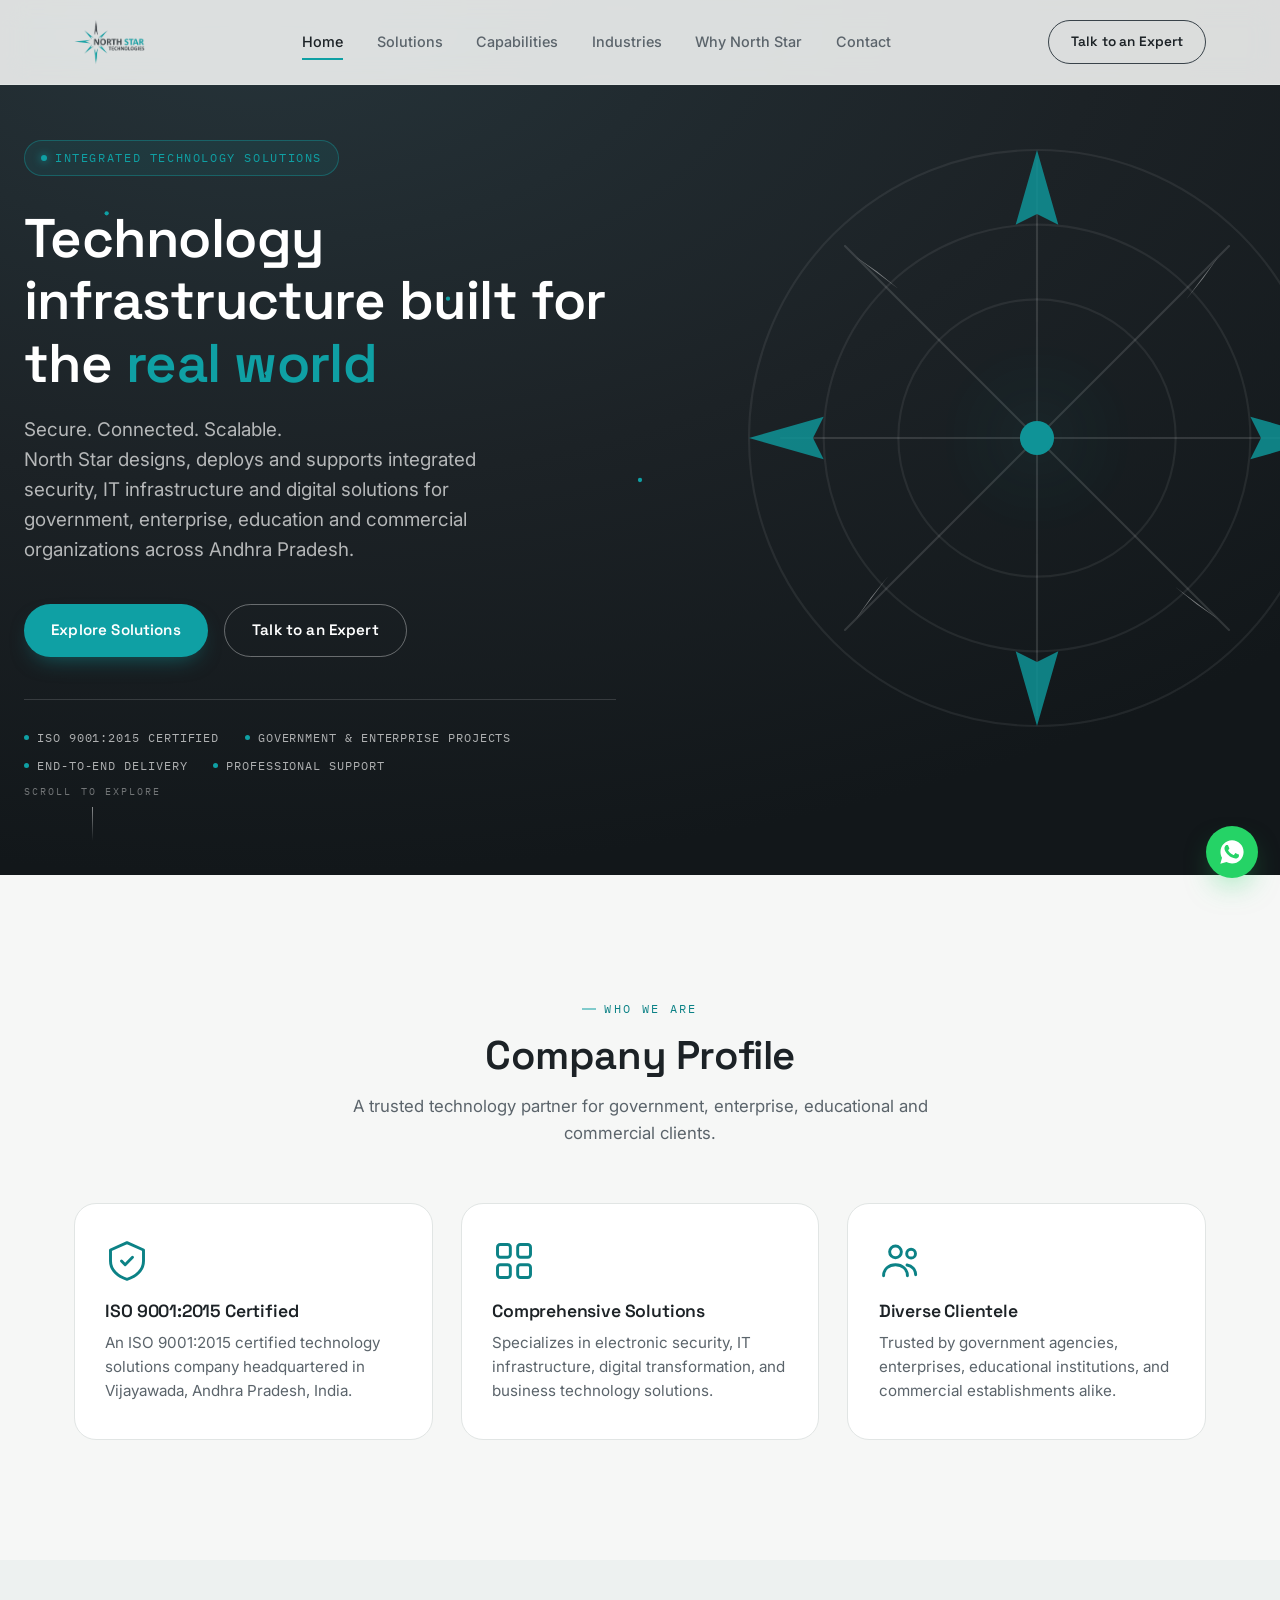
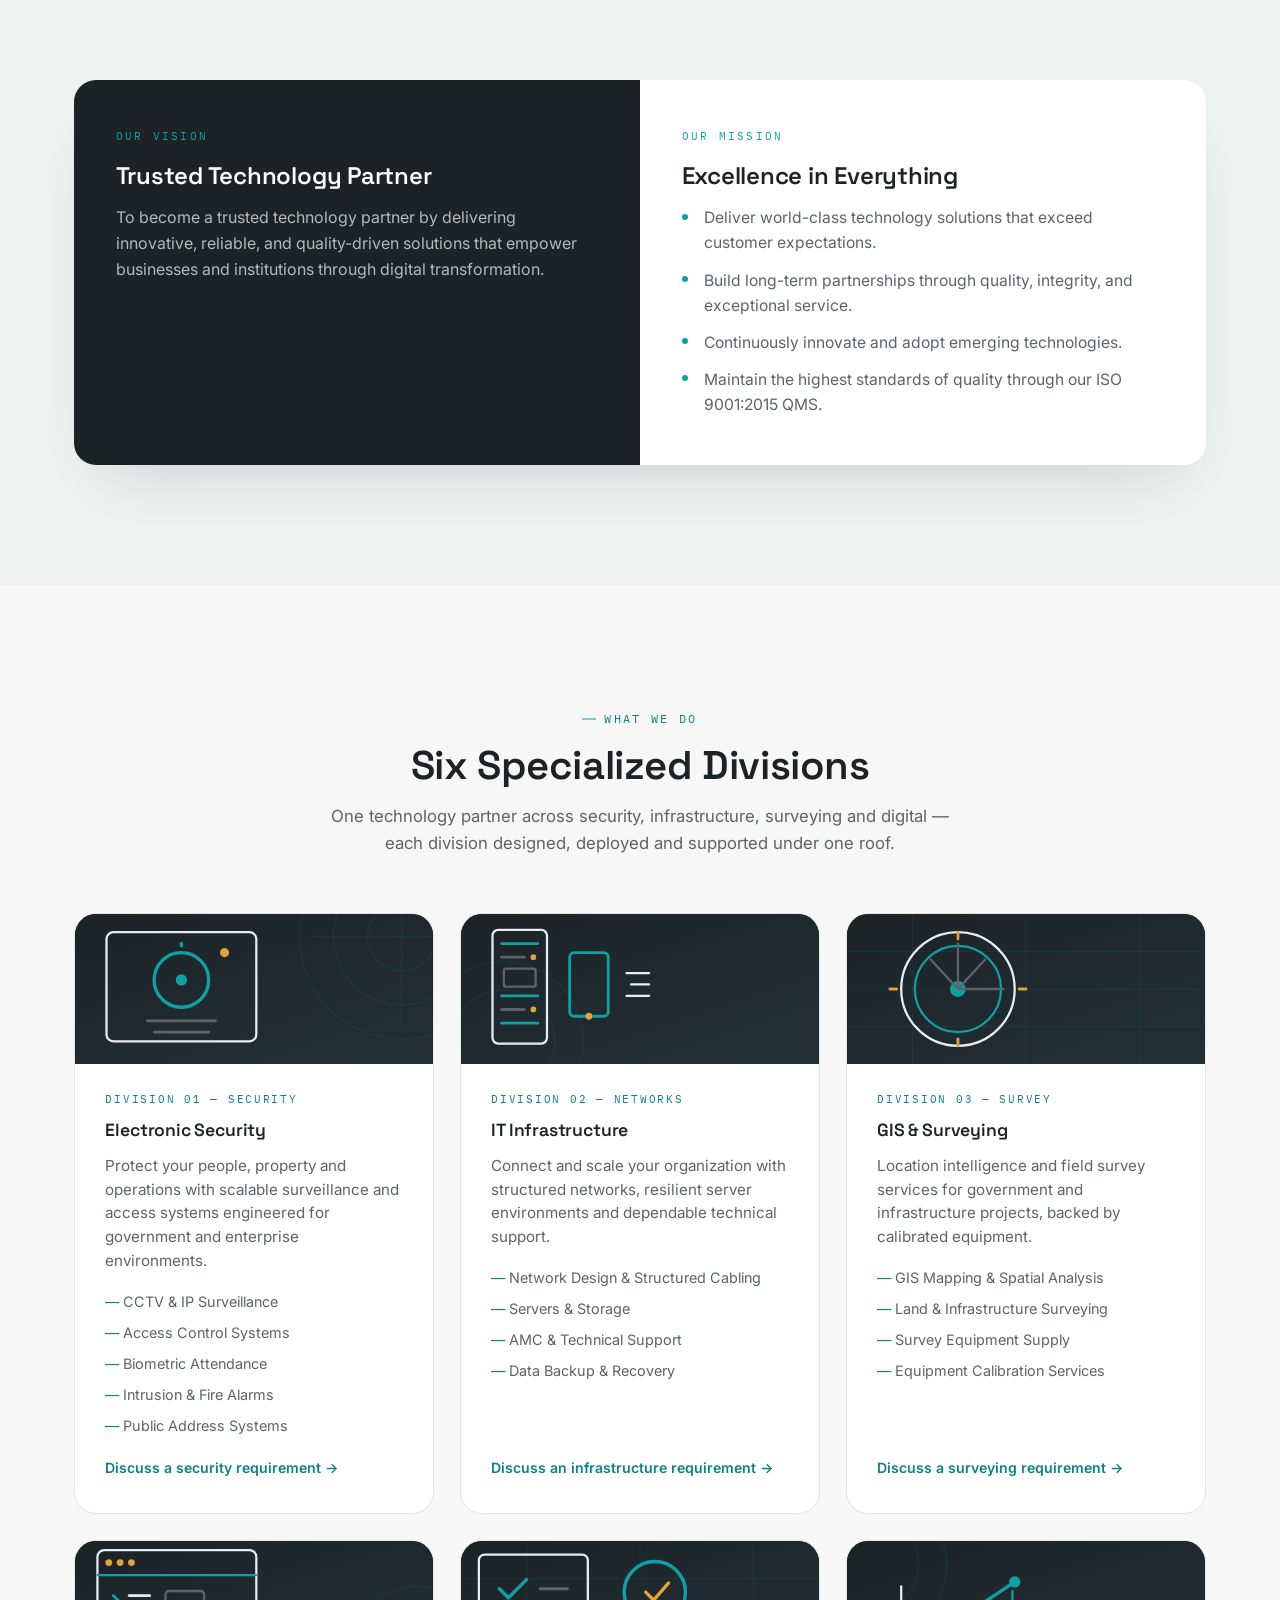
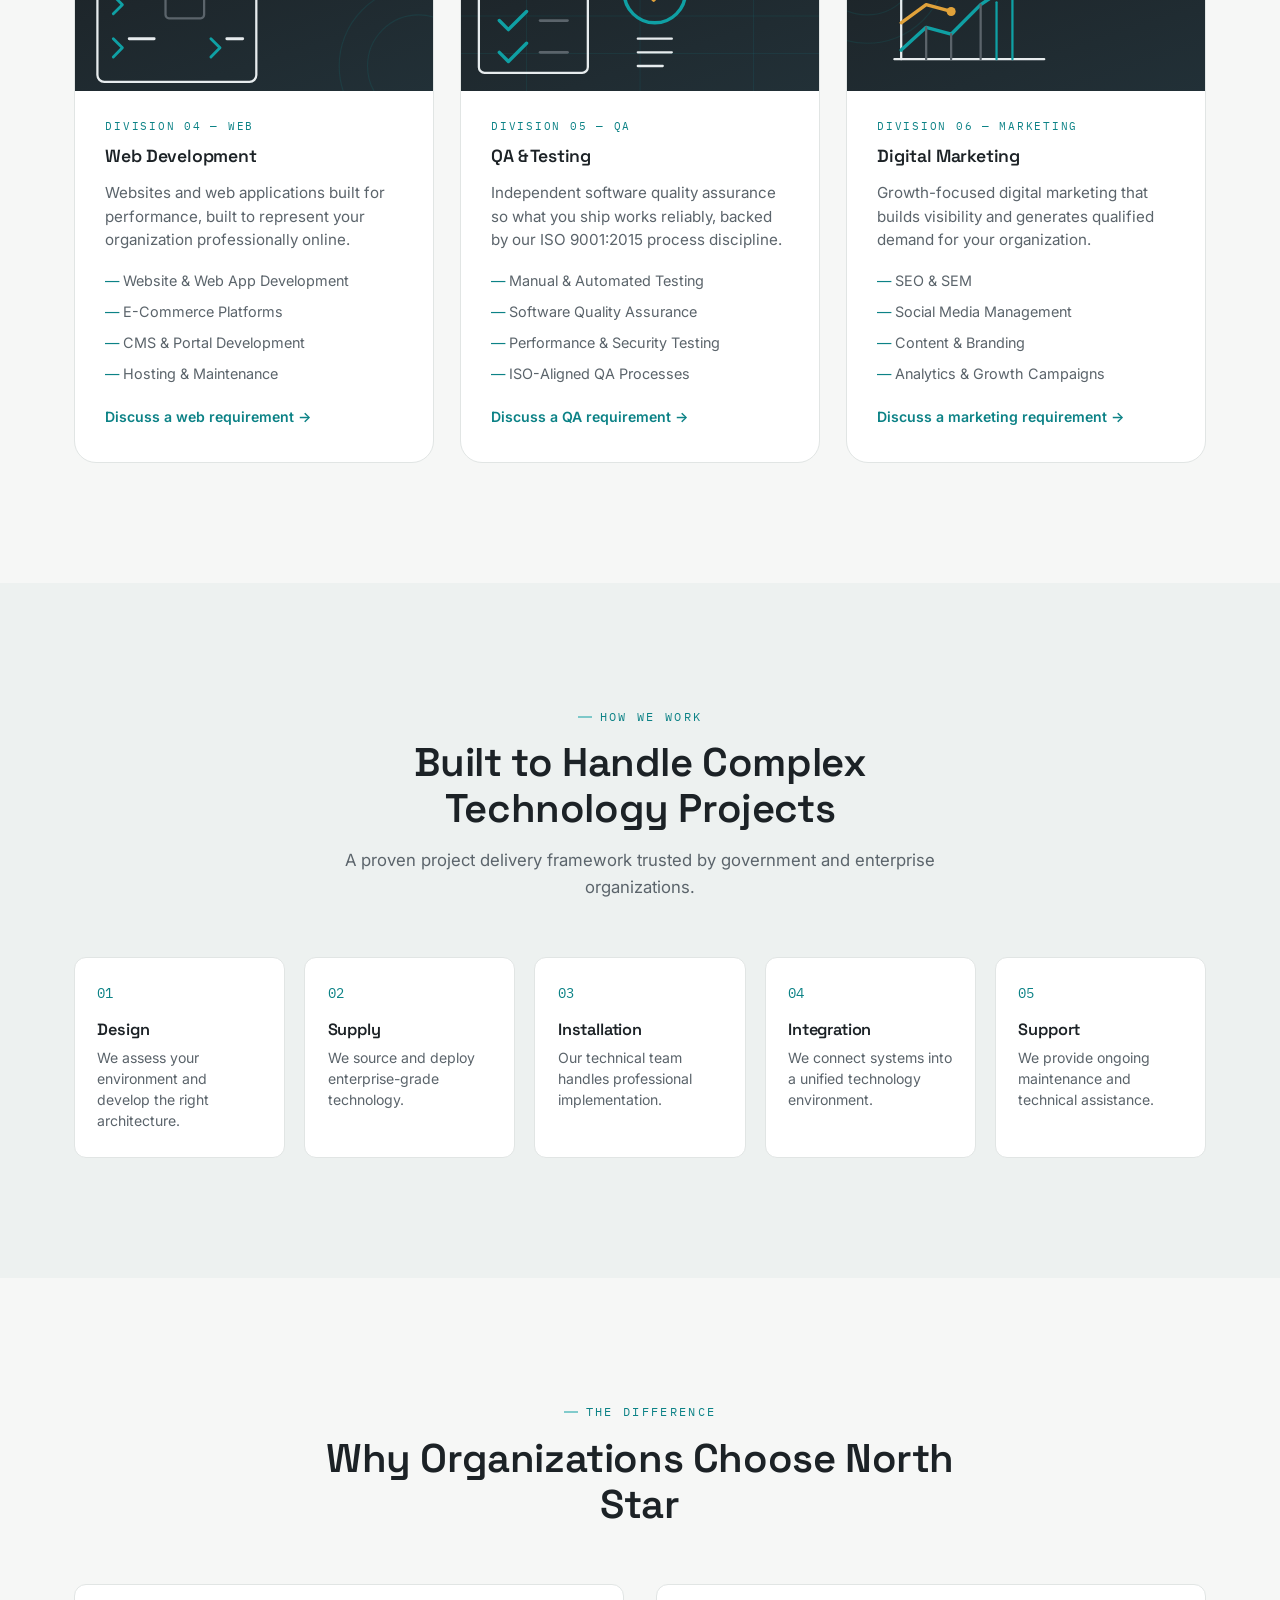
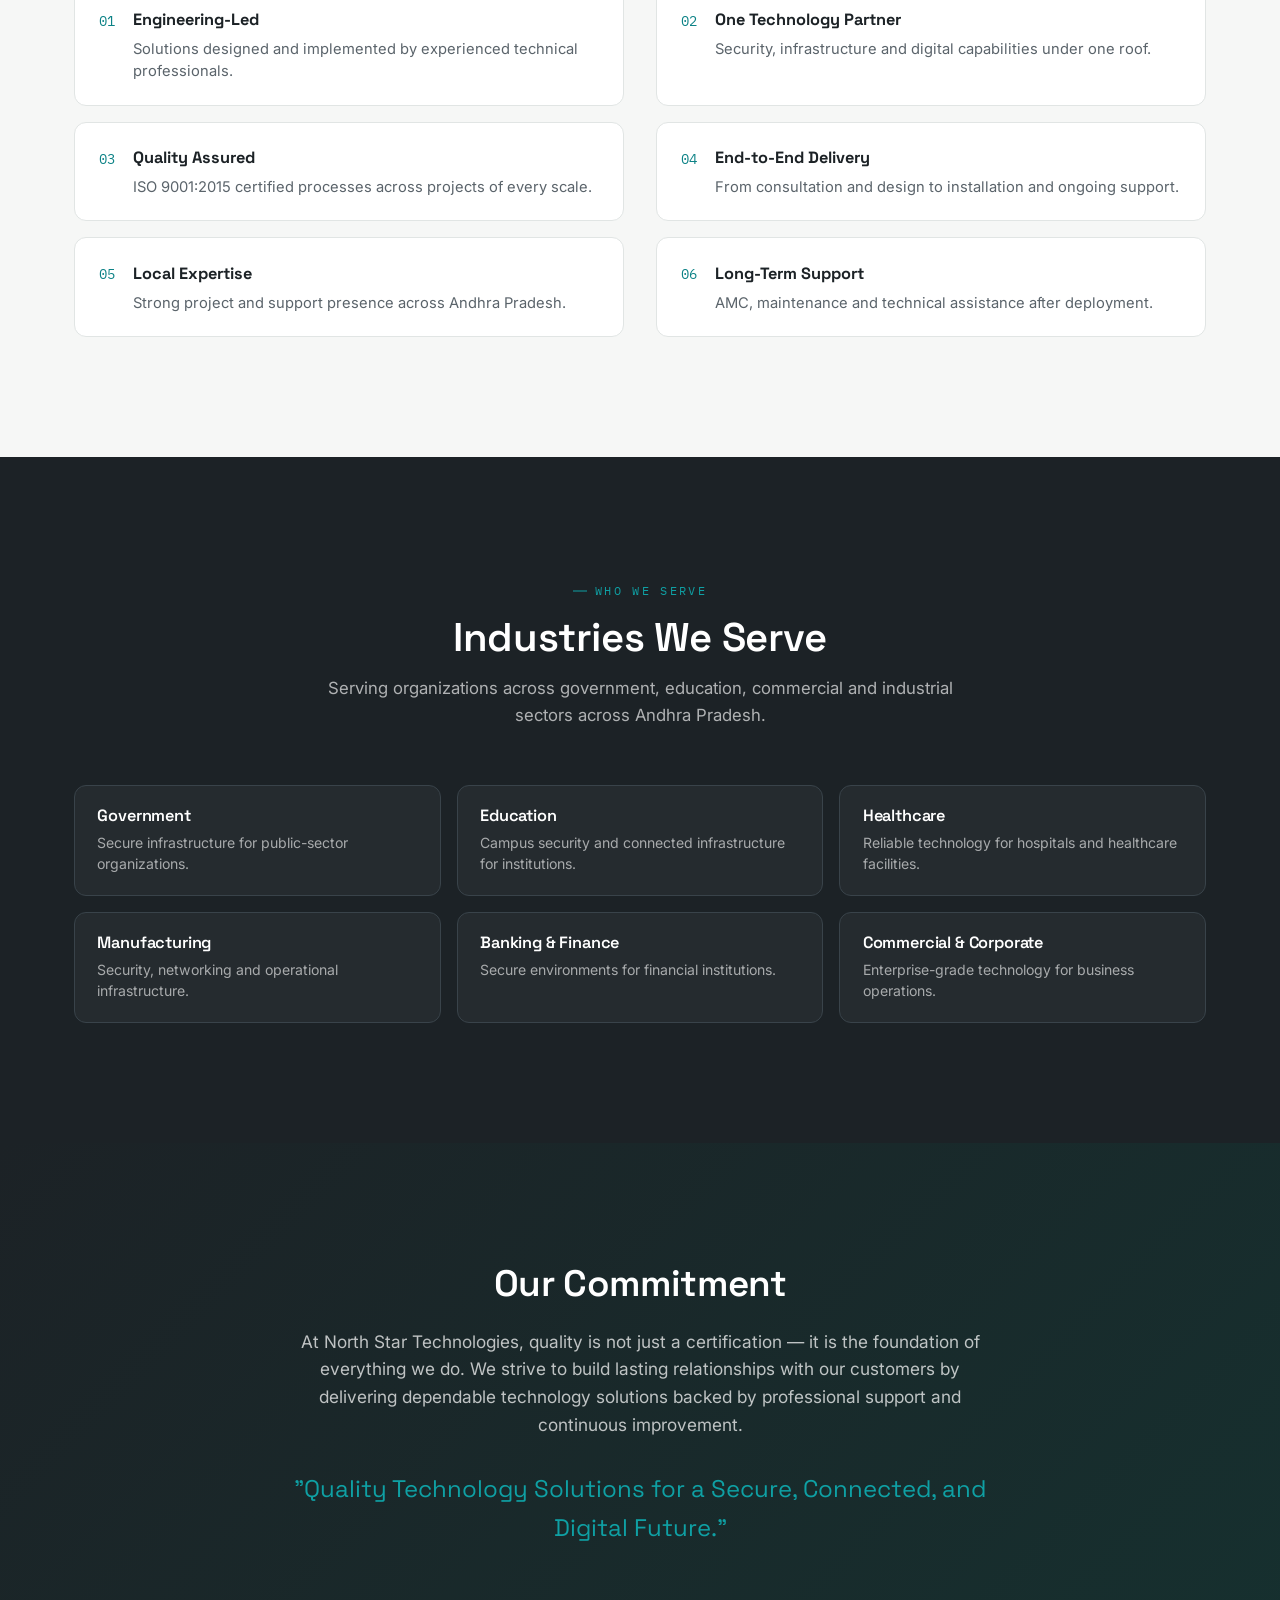
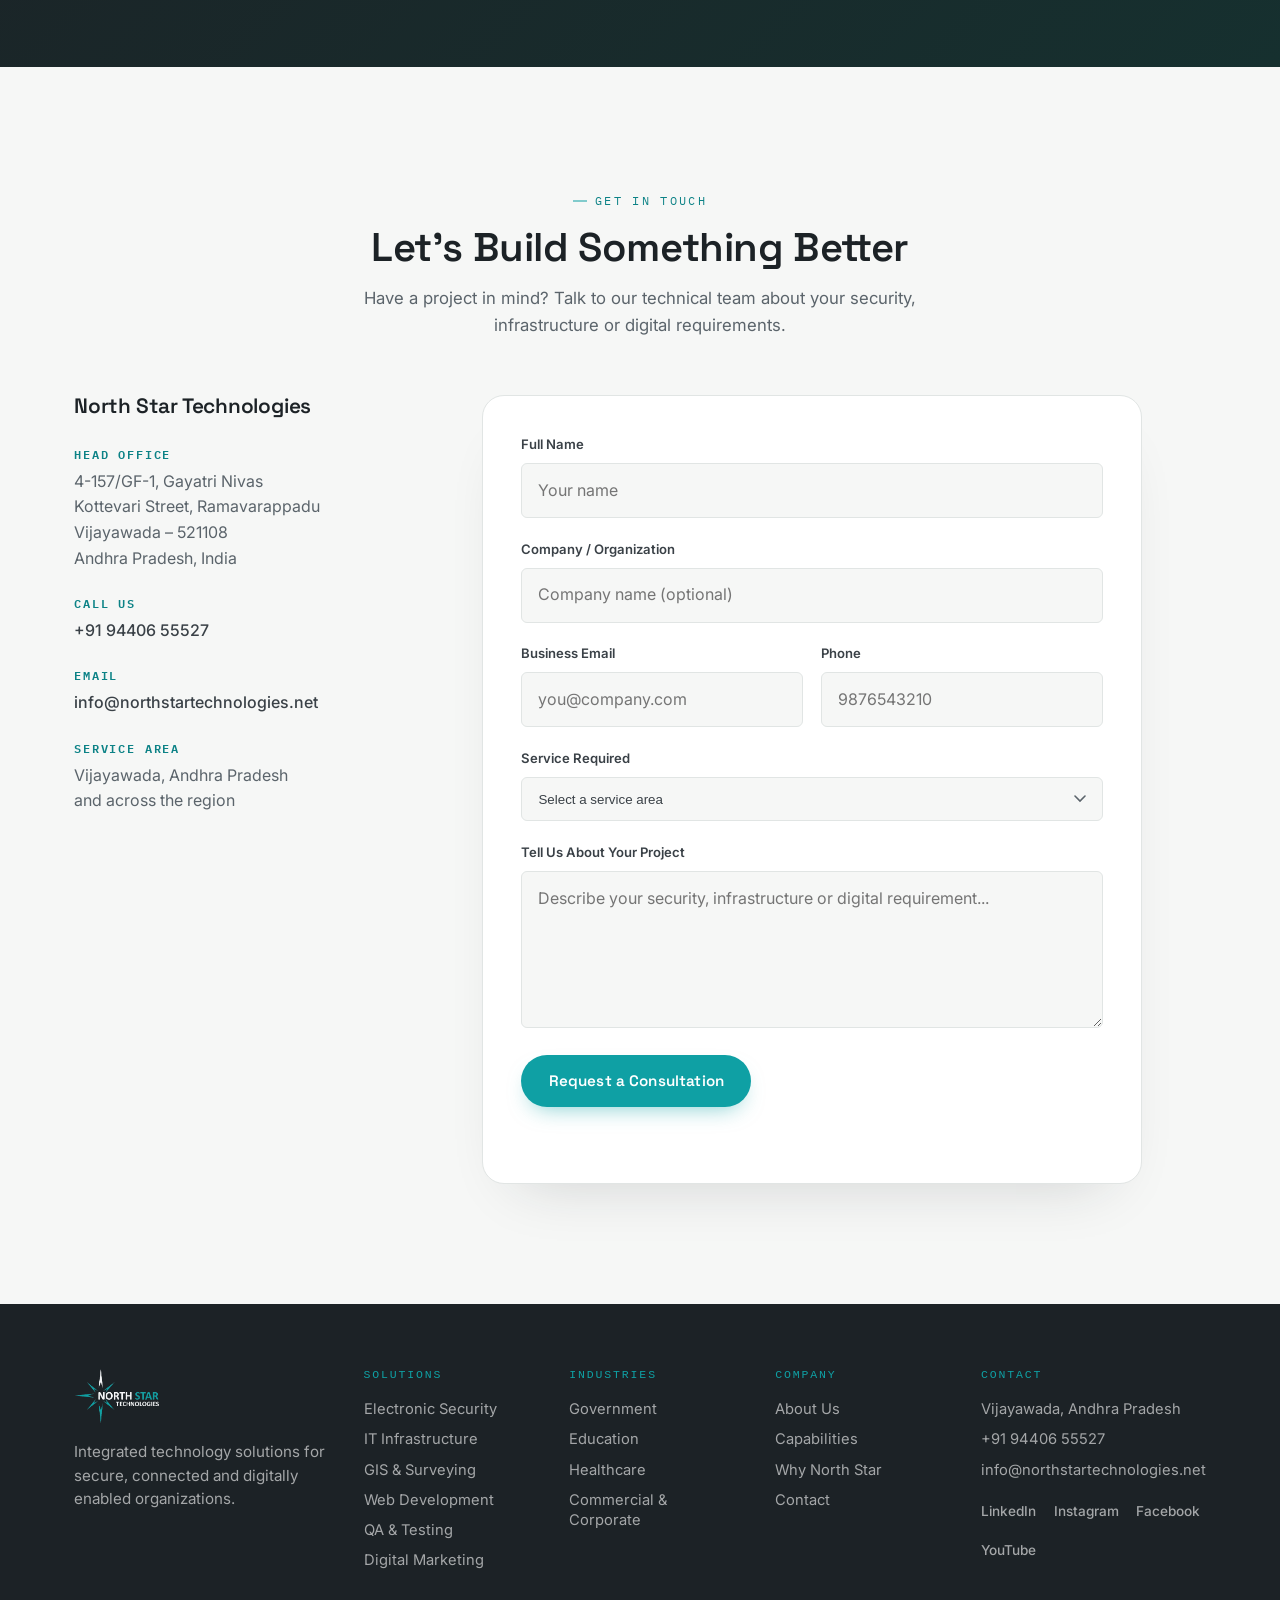
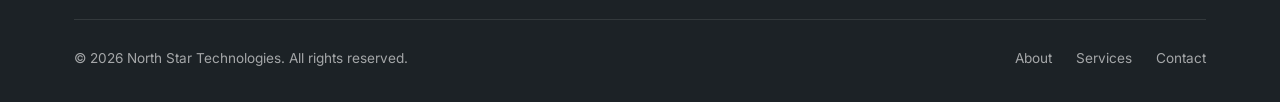
==== commit ca236548: "Add files via upload" ====
--- a/index.html
+++ b/index.html
@@ -185,8 +185,8 @@
     <div class="container">
       <div class="section-header reveal">
         <span class="section-eyebrow">What We Do</span>
-        <h2>Three Integrated Capabilities</h2>
-        <p class="section-subtitle">One technology partner for security, infrastructure and digital solutions — designed, deployed and supported under one roof.</p>
+        <h2>Six Specialized Divisions</h2>
+        <p class="section-subtitle">One technology partner across security, infrastructure, surveying and digital — each division designed, deployed and supported under one roof.</p>
       </div>
 
       <div class="services-grid">
@@ -214,15 +214,14 @@
             <img src="service-it.svg" alt="IT infrastructure systems" loading="lazy">
           </div>
           <div class="service-body">
-            <span class="service-flag">Division 02 — Infrastructure</span>
+            <span class="service-flag">Division 02 — Networks</span>
             <h3>IT Infrastructure</h3>
-            <p class="service-intro">Connect and scale your organization with structured networks, resilient server environments and location intelligence.</p>
+            <p class="service-intro">Connect and scale your organization with structured networks, resilient server environments and dependable technical support.</p>
             <ul>
               <li>Network Design & Structured Cabling</li>
               <li>Servers & Storage</li>
-              <li>GIS & Surveying / Infrastructure Projects</li>
               <li>AMC & Technical Support</li>
-              <li>Survey Equipment & Calibration</li>
+              <li>Data Backup & Recovery</li>
             </ul>
             <a href="#contact" class="service-link">Discuss an infrastructure requirement &rarr;</a>
           </div>
@@ -230,19 +229,73 @@
 
         <article class="service-card reveal service-division">
           <div class="service-visual">
-            <img src="service-web.svg" alt="Digital solutions" loading="lazy">
+            <img src="service-surveying.svg" alt="GIS and land surveying" loading="lazy">
           </div>
           <div class="service-body">
-            <span class="service-flag">Division 03 — Digital</span>
-            <h3>Digital Solutions</h3>
-            <p class="service-intro">Transform your operations with web platforms, quality-assured software and growth-focused digital marketing.</p>
+            <span class="service-flag">Division 03 — Survey</span>
+            <h3>GIS & Surveying</h3>
+            <p class="service-intro">Location intelligence and field survey services for government and infrastructure projects, backed by calibrated equipment.</p>
             <ul>
-              <li>Web Development</li>
-              <li>QA & Testing</li>
-              <li>Digital Transformation</li>
-              <li>Digital Marketing</li>
+              <li>GIS Mapping & Spatial Analysis</li>
+              <li>Land & Infrastructure Surveying</li>
+              <li>Survey Equipment Supply</li>
+              <li>Equipment Calibration Services</li>
             </ul>
-            <a href="#contact" class="service-link">Discuss a digital requirement &rarr;</a>
+            <a href="#contact" class="service-link">Discuss a surveying requirement &rarr;</a>
+          </div>
+        </article>
+
+        <article class="service-card reveal service-division">
+          <div class="service-visual">
+            <img src="service-web.svg" alt="Web development" loading="lazy">
+          </div>
+          <div class="service-body">
+            <span class="service-flag">Division 04 — Web</span>
+            <h3>Web Development</h3>
+            <p class="service-intro">Websites and web applications built for performance, built to represent your organization professionally online.</p>
+            <ul>
+              <li>Website & Web App Development</li>
+              <li>E-Commerce Platforms</li>
+              <li>CMS & Portal Development</li>
+              <li>Hosting & Maintenance</li>
+            </ul>
+            <a href="#contact" class="service-link">Discuss a web requirement &rarr;</a>
+          </div>
+        </article>
+
+        <article class="service-card reveal service-division">
+          <div class="service-visual">
+            <img src="service-qa.svg" alt="Software quality assurance and testing" loading="lazy">
+          </div>
+          <div class="service-body">
+            <span class="service-flag">Division 05 — QA</span>
+            <h3>QA & Testing</h3>
+            <p class="service-intro">Independent software quality assurance so what you ship works reliably, backed by our ISO 9001:2015 process discipline.</p>
+            <ul>
+              <li>Manual & Automated Testing</li>
+              <li>Software Quality Assurance</li>
+              <li>Performance & Security Testing</li>
+              <li>ISO-Aligned QA Processes</li>
+            </ul>
+            <a href="#contact" class="service-link">Discuss a QA requirement &rarr;</a>
+          </div>
+        </article>
+
+        <article class="service-card reveal service-division">
+          <div class="service-visual">
+            <img src="service-marketing.svg" alt="Digital marketing" loading="lazy">
+          </div>
+          <div class="service-body">
+            <span class="service-flag">Division 06 — Marketing</span>
+            <h3>Digital Marketing</h3>
+            <p class="service-intro">Growth-focused digital marketing that builds visibility and generates qualified demand for your organization.</p>
+            <ul>
+              <li>SEO & SEM</li>
+              <li>Social Media Management</li>
+              <li>Content & Branding</li>
+              <li>Analytics & Growth Campaigns</li>
+            </ul>
+            <a href="#contact" class="service-link">Discuss a marketing requirement &rarr;</a>
           </div>
         </article>
       </div>
@@ -415,7 +468,9 @@
           <li><a href="#services">Electronic Security</a></li>
           <li><a href="#services">IT Infrastructure</a></li>
           <li><a href="#services">GIS &amp; Surveying</a></li>
-          <li><a href="#services">Digital Solutions</a></li>
+          <li><a href="#services">Web Development</a></li>
+          <li><a href="#services">QA &amp; Testing</a></li>
+          <li><a href="#services">Digital Marketing</a></li>
         </ul>
       </div>
       <div class="footer-col">
--- a/styles.css
+++ b/styles.css
@@ -36,6 +36,7 @@
   --radius-md:12px;
   --radius-lg:22px;
   --ease:cubic-bezier(.22,.8,.32,1);
+  --nav-h:84px;
 }
 
 *,*::before,*::after{box-sizing:border-box;margin:0;padding:0;}
@@ -62,9 +63,9 @@
 
 .navbar{position:fixed;inset:0 0 auto 0;z-index:100;background:rgba(246,247,246,.88);backdrop-filter:blur(14px) saturate(140%);-webkit-backdrop-filter:blur(14px) saturate(140%);border-bottom:1px solid var(--line);transition:box-shadow .3s;}
 .navbar.scrolled{box-shadow:0 8px 24px -18px rgba(28,34,38,.35);}
-.nav-container{max-width:var(--container);margin:0 auto;padding:0 24px;height:184px;display:flex;align-items:center;justify-content:space-between;gap:2rem;}
+.nav-container{max-width:var(--container);margin:0 auto;padding:0 24px;height:var(--nav-h);display:flex;align-items:center;justify-content:space-between;gap:2rem;}
 .brand{display:flex;align-items:center;gap:.4rem;}
-.brand img{height:172px;width:auto;display:block;}
+.brand img{height:46px;width:auto;display:block;}
 
 .nav-links{display:flex;align-items:center;gap:2.1rem;}
 .nav-links a{font-size:.9rem;font-weight:500;color:var(--slate);position:relative;padding:.3rem 0;transition:color .25s;}
@@ -83,7 +84,7 @@
 .mobile-menu-btn[aria-expanded="true"] span:nth-child(2){opacity:0;}
 .mobile-menu-btn[aria-expanded="true"] span:nth-child(3){transform:translateY(-7px) rotate(-45deg);}
 
-.hero{position:relative;min-height:92vh;display:flex;align-items:center;background:radial-gradient(120% 100% at 20% 0%, #26343A 0%, var(--slate-900) 55%, #12171A 100%);overflow:hidden;padding:240px 0 100px;}
+.hero{position:relative;min-height:92vh;display:flex;align-items:center;background:radial-gradient(120% 100% at 20% 0%, #26343A 0%, var(--slate-900) 55%, #12171A 100%);overflow:hidden;padding:calc(var(--nav-h) + 56px) 0 100px;}
 .hero-compass{position:absolute;top:50%;right:-6%;width:640px;height:640px;transform:translateY(-50%);opacity:.9;pointer-events:none;animation:spin-slow 90s linear infinite;}
 @keyframes spin-slow{to{transform:translateY(-50%) rotate(360deg);}}
 .hero-compass .spoke{stroke:rgba(255,255,255,.14);stroke-width:1;}
@@ -114,7 +115,7 @@
 .hero-scroll .line{width:1px;height:34px;background:linear-gradient(to bottom, rgba(255,255,255,.5), transparent);animation:draw 2.2s ease-in-out infinite;}
 @keyframes draw{0%{transform:scaleY(0);transform-origin:top;}50%{transform:scaleY(1);transform-origin:top;}50.01%{transform-origin:bottom;}100%{transform:scaleY(0);transform-origin:bottom;}}
 
-.section{padding:120px 0;scroll-margin-top:200px;}
+.section{padding:120px 0;scroll-margin-top:calc(var(--nav-h) + 24px);}
 .section-alt{background:var(--paper-alt);}
 .section-dark{background:var(--slate-900);color:#fff;}
 .section-header{max-width:640px;margin:0 auto 3.5rem;text-align:center;}
@@ -212,7 +213,7 @@
 
 .footer{background:var(--slate-900);color:rgba(255,255,255,.6);padding:64px 0 32px;}
 .footer-grid{display:grid;grid-template-columns:1.5fr 1fr 1fr 1fr 1.2fr;gap:2.4rem;padding-bottom:3rem;}
-.footer-about .brand img{height:150px;width:auto;margin-bottom:1rem;}
+.footer-about .brand img{height:56px;width:auto;margin-bottom:1rem;}
 .footer-about p{font-size:.95rem;max-width:280px;line-height:1.55;}
 .footer-col h4{font-family:var(--font-mono);font-size:.72rem;letter-spacing:.16em;text-transform:uppercase;color:var(--teal);margin-bottom:1.1rem;font-weight:500;}
 .footer-col ul{display:flex;flex-direction:column;gap:.6rem;}
@@ -246,13 +247,13 @@
 }
 @media (max-width:760px){
   .nav-links,.nav-cta .btn-outline{display:none;}
-  .nav-links.open{display:flex;position:fixed;inset:184px 0 auto 0;background:var(--paper);flex-direction:column;padding:1.5rem 24px;gap:1.2rem;border-bottom:1px solid var(--line);box-shadow:0 16px 30px -20px rgba(28,34,38,.25);}
+  .nav-links.open{display:flex;position:fixed;inset:var(--nav-h) 0 auto 0;background:var(--paper);flex-direction:column;padding:1.5rem 24px;gap:1.2rem;border-bottom:1px solid var(--line);box-shadow:0 16px 30px -20px rgba(28,34,38,.25);}
   .mobile-menu-btn{display:flex;}
   .services-grid{grid-template-columns:1fr;}
   .cap-grid{grid-template-columns:1fr;}
   .industries-grid{grid-template-columns:1fr;}
   .section{padding:80px 0;}
-  .hero{padding:230px 0 80px;text-align:center;}
+  .hero{padding:calc(var(--nav-h) + 46px) 0 80px;text-align:center;}
   .hero-content{margin:0 auto;text-align:center;}
   .hero-cta{justify-content:center;}
   .hero-trust{justify-content:center;}
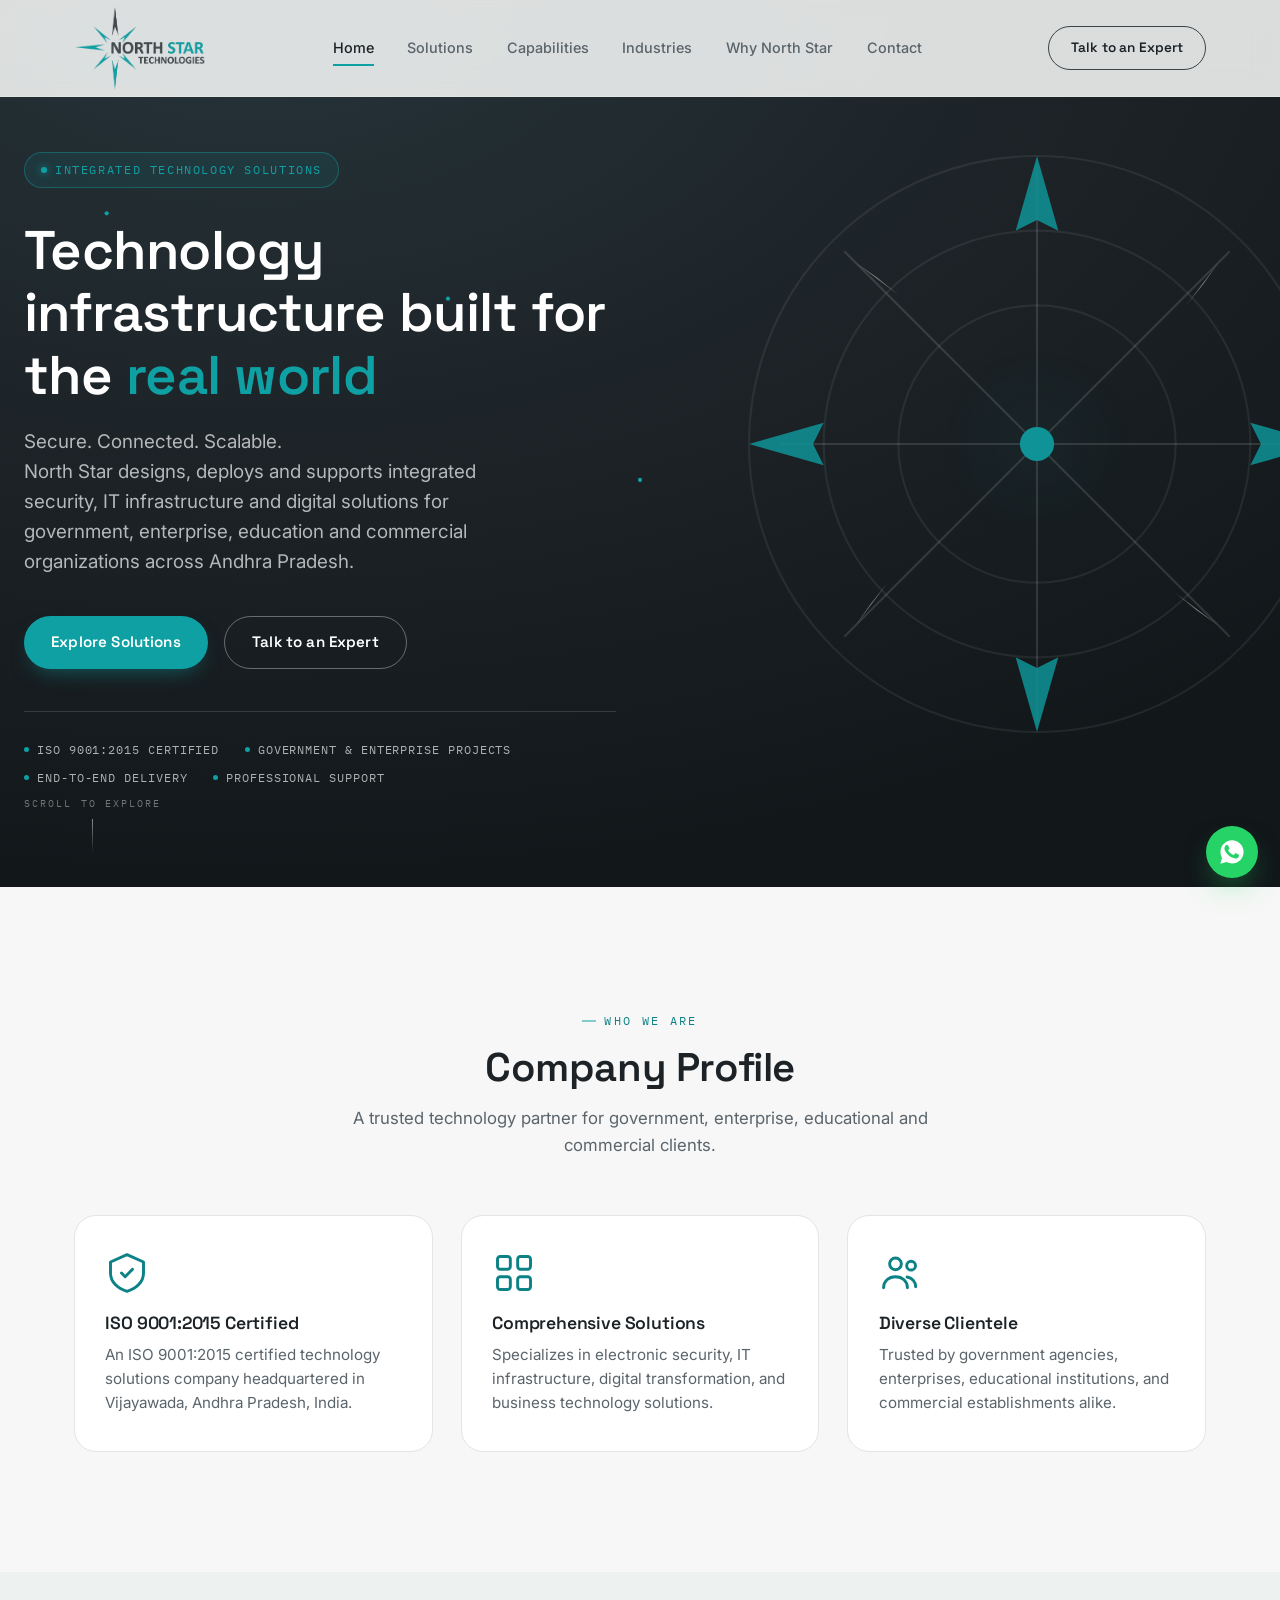
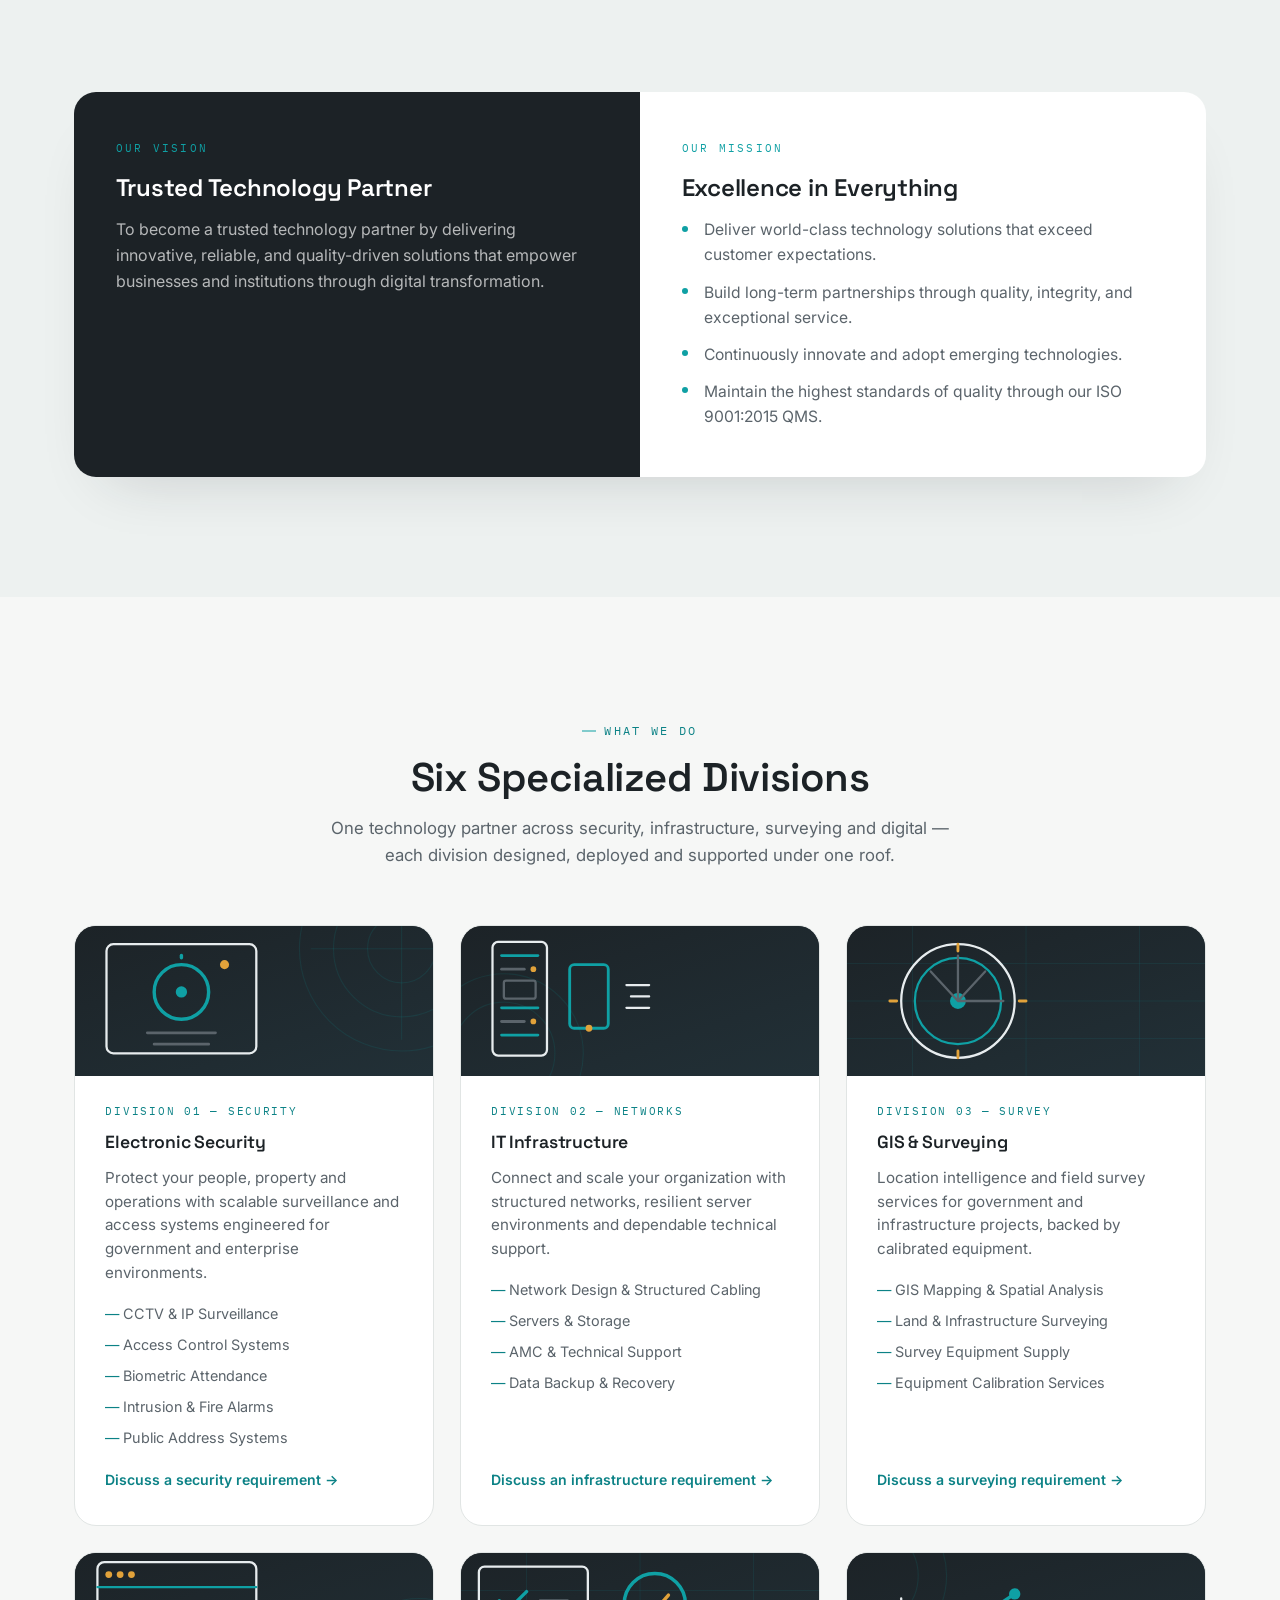
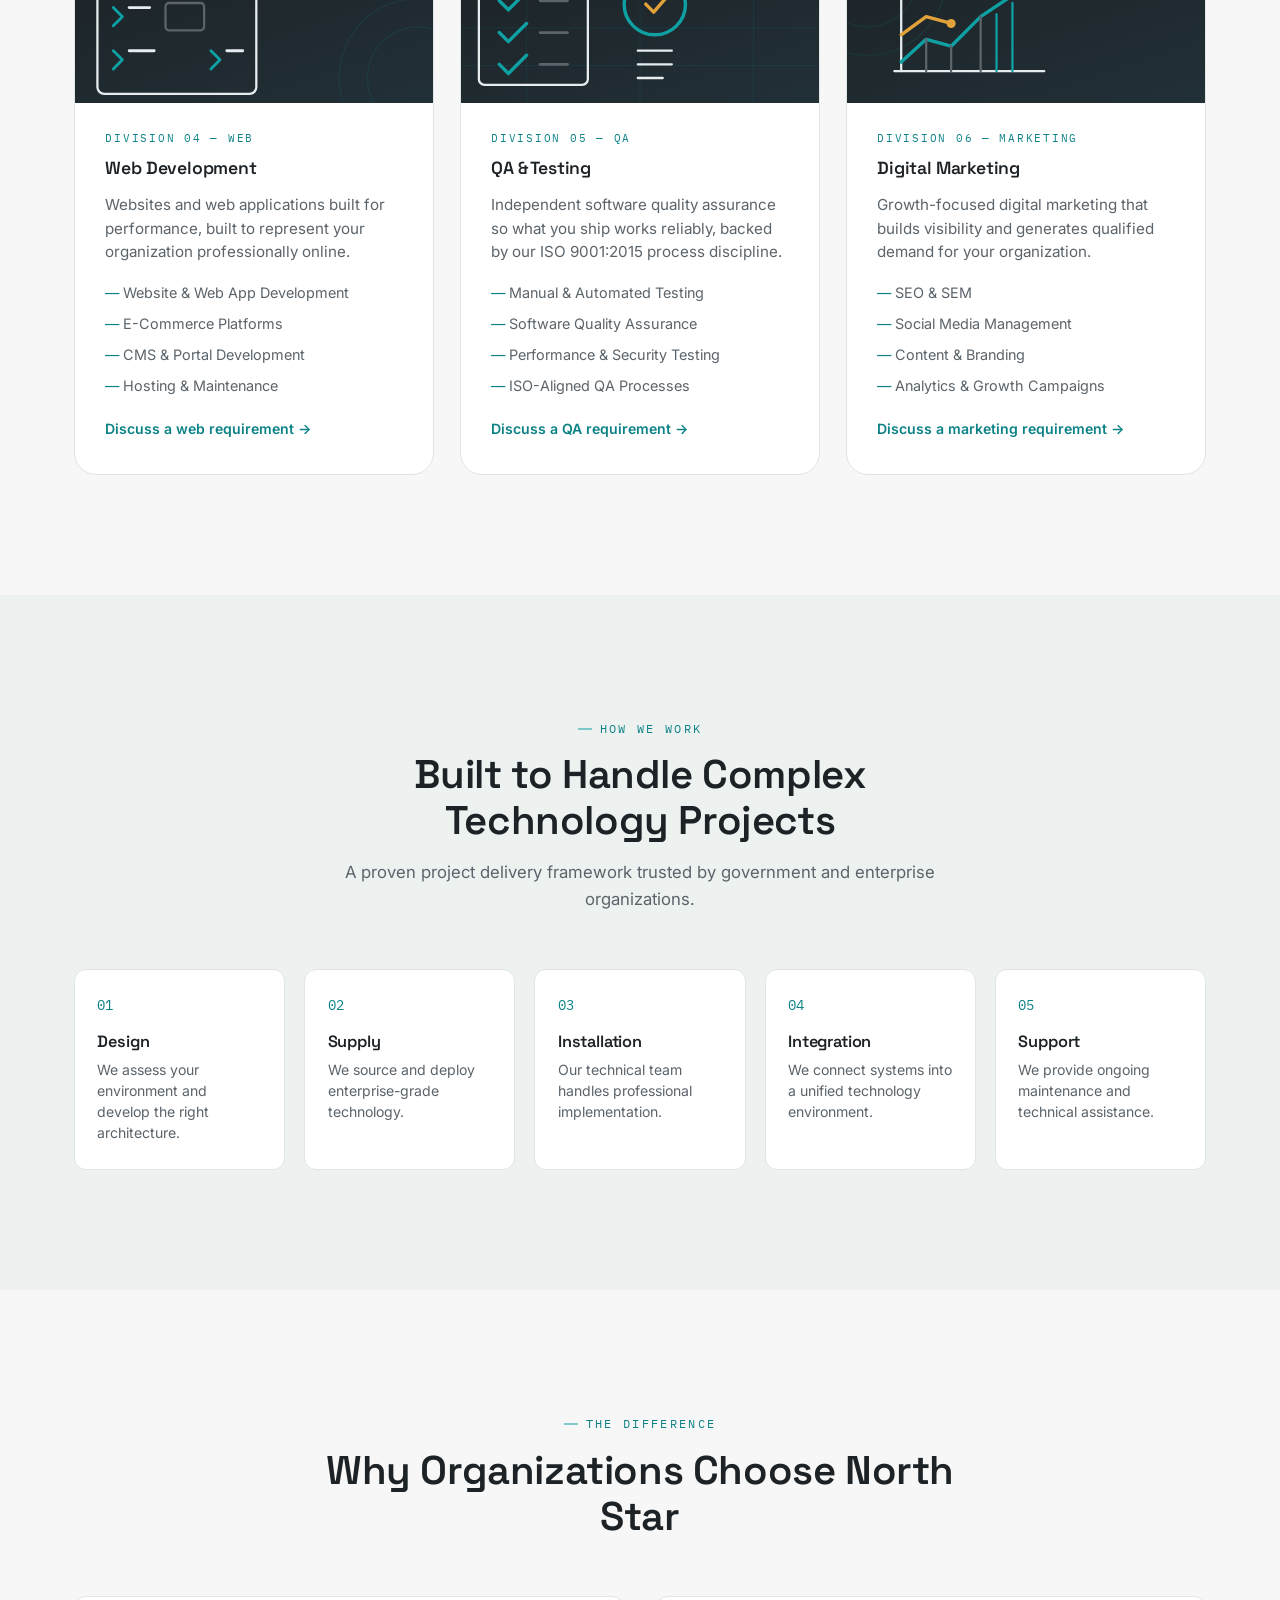
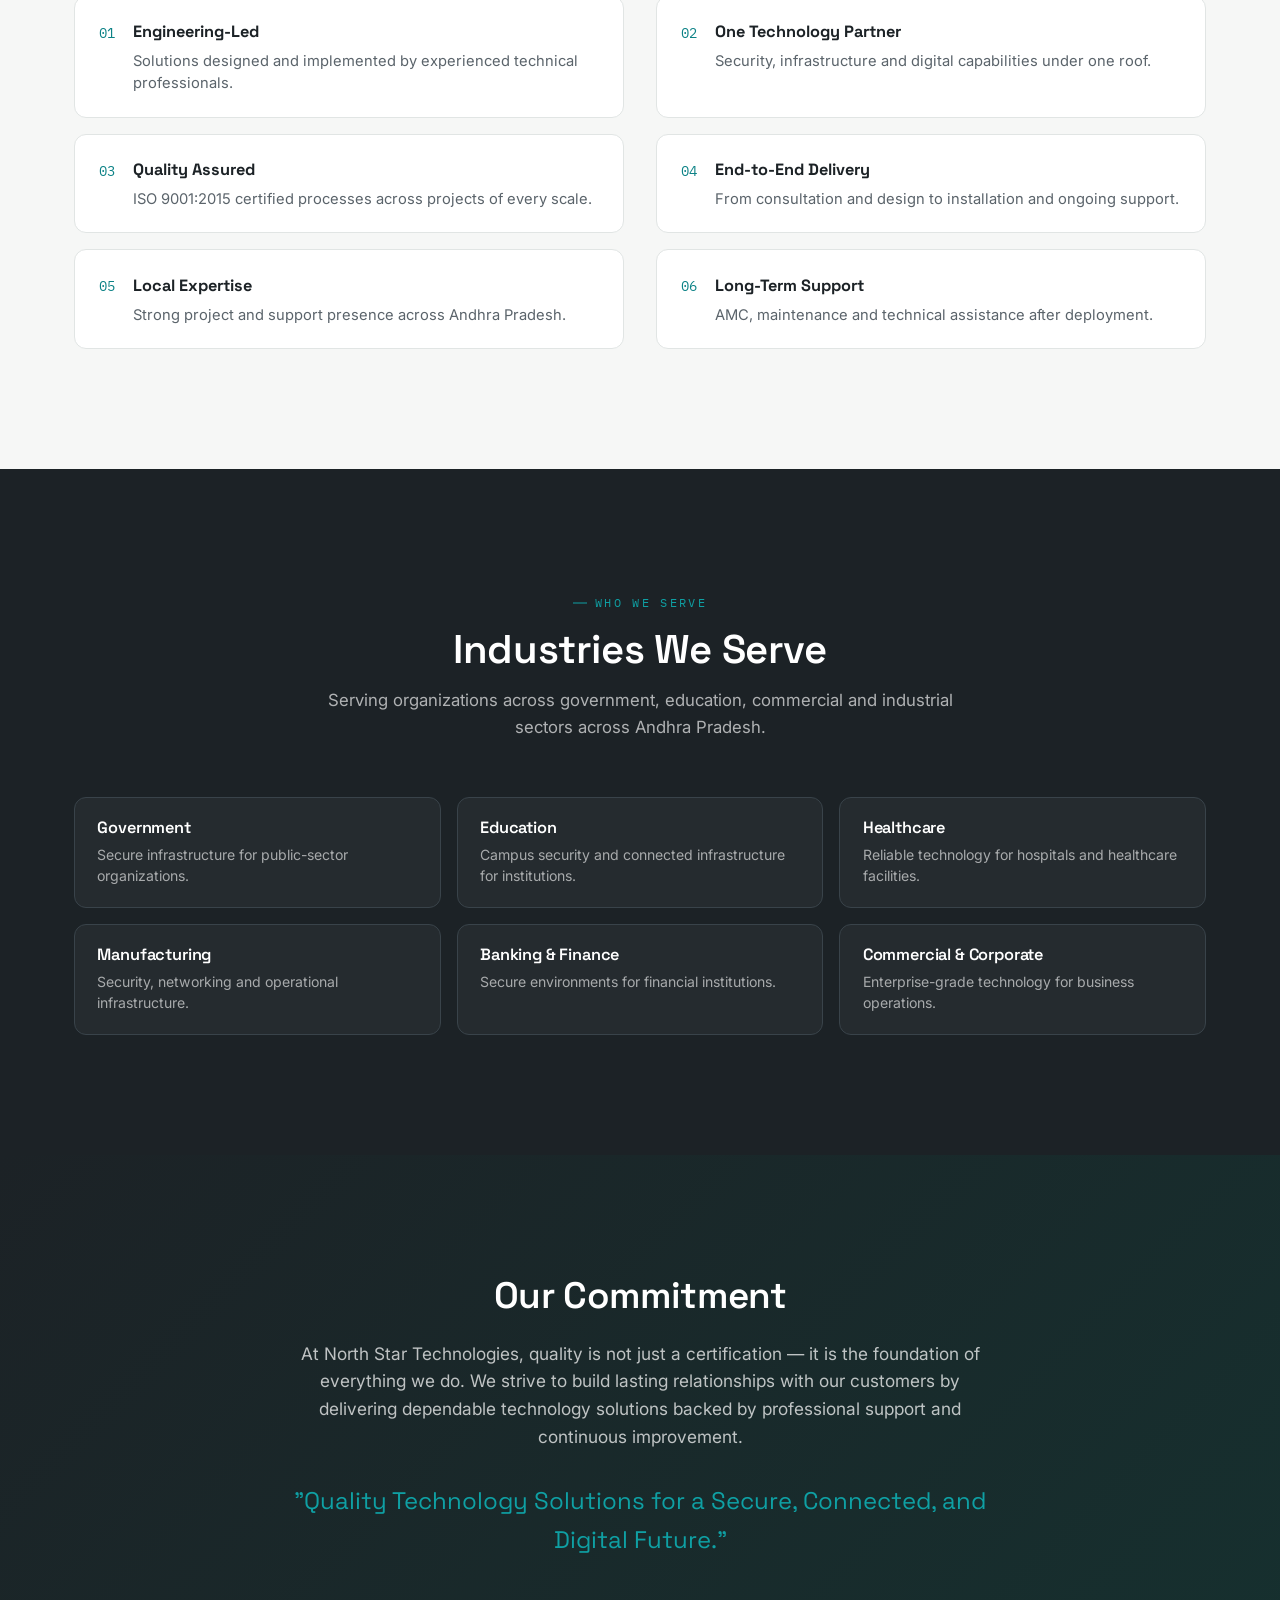
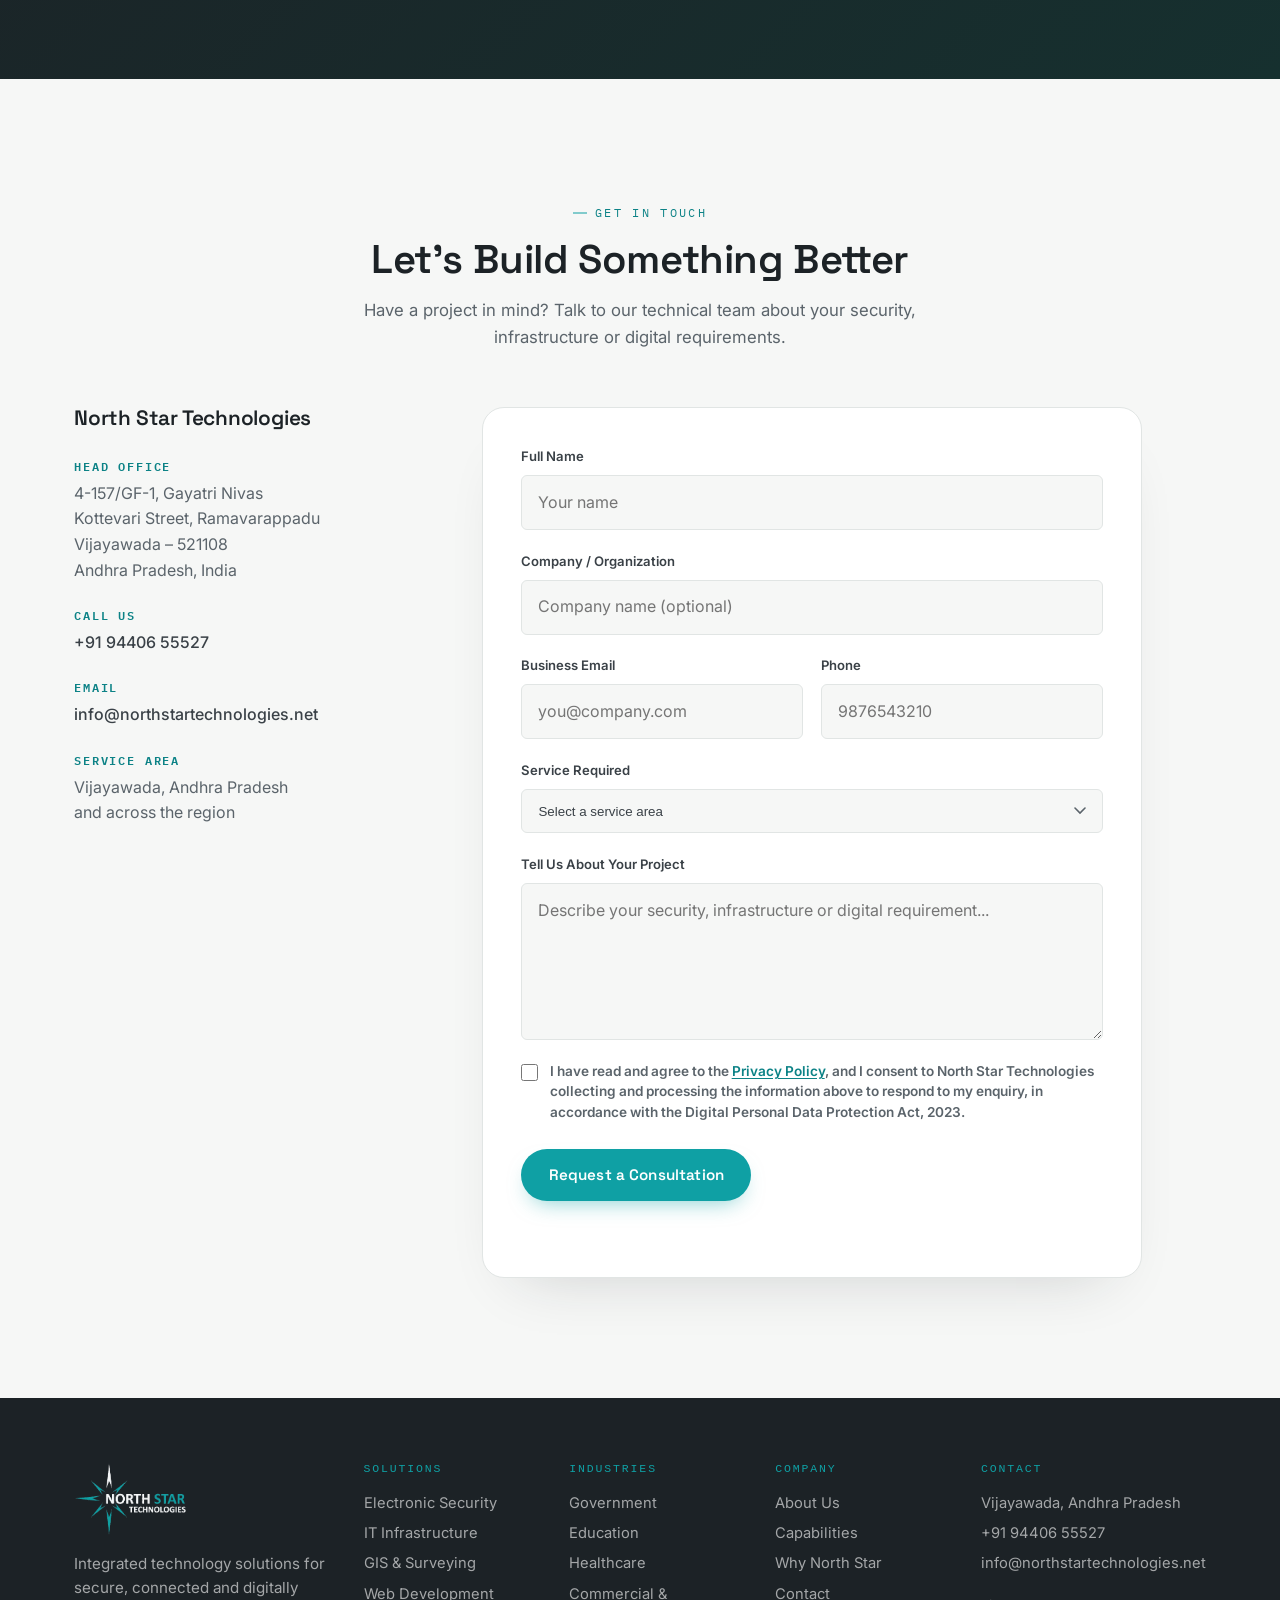
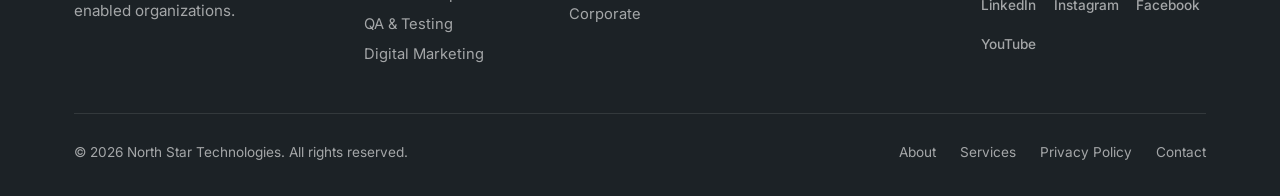
==== commit c5cee3dc: "Add files via upload" ====
--- a/index.html
+++ b/index.html
@@ -444,6 +444,12 @@
             <label for="message">Tell Us About Your Project</label>
             <textarea id="message" name="message" rows="5" placeholder="Describe your security, infrastructure or digital requirement..." required></textarea>
           </div>
+          <div class="form-group form-consent">
+            <label class="consent-check">
+              <input type="checkbox" id="consent" name="consent" required>
+              <span>I have read and agree to the <a href="privacy-policy.html" target="_blank" rel="noopener">Privacy Policy</a>, and I consent to North Star Technologies collecting and processing the information above to respond to my enquiry, in accordance with the Digital Personal Data Protection Act, 2023.</span>
+            </label>
+          </div>
           <button type="submit" class="btn btn-primary" id="submitBtn">Request a Consultation</button>
           <p class="form-status" id="formStatus" role="status" aria-live="polite"></p>
         </form>
@@ -511,6 +517,7 @@
       <p class="footer-links">
         <a href="#about">About</a>
         <a href="#services">Services</a>
+        <a href="privacy-policy.html">Privacy Policy</a>
         <a href="#contact">Contact</a>
       </p>
     </div>
--- a/styles.css
+++ b/styles.css
@@ -36,7 +36,7 @@
   --radius-md:12px;
   --radius-lg:22px;
   --ease:cubic-bezier(.22,.8,.32,1);
-  --nav-h:84px;
+  --nav-h:96px;
 }
 
 *,*::before,*::after{box-sizing:border-box;margin:0;padding:0;}
@@ -65,7 +65,7 @@
 .navbar.scrolled{box-shadow:0 8px 24px -18px rgba(28,34,38,.35);}
 .nav-container{max-width:var(--container);margin:0 auto;padding:0 24px;height:var(--nav-h);display:flex;align-items:center;justify-content:space-between;gap:2rem;}
 .brand{display:flex;align-items:center;gap:.4rem;}
-.brand img{height:46px;width:auto;display:block;}
+.brand img{height:86px;width:auto;display:block;}
 
 .nav-links{display:flex;align-items:center;gap:2.1rem;}
 .nav-links a{font-size:.9rem;font-weight:500;color:var(--slate);position:relative;padding:.3rem 0;transition:color .25s;}
@@ -206,6 +206,12 @@
 .form-group textarea{resize:vertical;min-height:110px;}
 .form-group select{appearance:none;background-image:url("data:image/svg+xml,%3Csvg xmlns='http://www.w3.org/2000/svg' width='12' height='8' viewBox='0 0 12 8'%3E%3Cpath d='M1 1l5 5 5-5' fill='none' stroke='%235B646B' stroke-width='1.6' stroke-linecap='round'/%3E%3C/svg%3E");background-repeat:no-repeat;background-position:right 1rem center;padding-right:2.5rem;cursor:pointer;}
 .form-row{display:grid;grid-template-columns:1fr 1fr;gap:1.1rem;}
+.form-consent{gap:0;}
+.consent-check{display:flex;align-items:flex-start;gap:.7rem;cursor:pointer;}
+.consent-check input{flex:none;width:17px;height:17px;margin-top:.2rem;accent-color:var(--teal);cursor:pointer;}
+.consent-check span{font-size:.85rem;color:var(--slate);line-height:1.5;}
+.consent-check a{color:var(--teal-dark);font-weight:600;text-decoration:underline;text-underline-offset:2px;}
+.consent-check a:hover{color:var(--teal);}
 .contact-form .btn{align-self:flex-start;margin-top:.4rem;}
 .form-status{font-size:.9rem;min-height:1.2em;}
 .form-status.success{color:var(--teal-dark);}
@@ -213,7 +219,7 @@
 
 .footer{background:var(--slate-900);color:rgba(255,255,255,.6);padding:64px 0 32px;}
 .footer-grid{display:grid;grid-template-columns:1.5fr 1fr 1fr 1fr 1.2fr;gap:2.4rem;padding-bottom:3rem;}
-.footer-about .brand img{height:56px;width:auto;margin-bottom:1rem;}
+.footer-about .brand img{height:74px;width:auto;margin-bottom:1rem;}
 .footer-about p{font-size:.95rem;max-width:280px;line-height:1.55;}
 .footer-col h4{font-family:var(--font-mono);font-size:.72rem;letter-spacing:.16em;text-transform:uppercase;color:var(--teal);margin-bottom:1.1rem;font-weight:500;}
 .footer-col ul{display:flex;flex-direction:column;gap:.6rem;}
@@ -230,6 +236,32 @@
 .whatsapp-float{position:fixed;right:22px;bottom:22px;z-index:90;width:52px;height:52px;border-radius:50%;background:#25D366;color:#fff;display:flex;align-items:center;justify-content:center;box-shadow:0 14px 30px -10px rgba(37,211,102,.55);transition:transform .25s var(--ease);}
 .whatsapp-float:hover{transform:translateY(-3px) scale(1.05);}
 .whatsapp-float svg{width:28px;height:28px;}
+
+.policy-hero{background:linear-gradient(135deg, var(--slate-900) 0%, #16302F 100%);color:#fff;padding:calc(var(--nav-h) + 64px) 0 64px;}
+.policy-hero .section-eyebrow{color:var(--teal);}
+.policy-hero h1{color:#fff;font-size:clamp(1.8rem,3.6vw,2.6rem);margin-bottom:.8rem;}
+.policy-hero p{color:rgba(255,255,255,.68);font-size:1rem;}
+.policy-body{padding:80px 0 100px;}
+.policy-content{max-width:760px;margin:0 auto;}
+.policy-content h2{font-size:1.35rem;margin:2.6rem 0 1rem;padding-top:.4rem;border-top:1px solid var(--line);}
+.policy-content h2:first-child{margin-top:0;padding-top:0;border-top:none;}
+.policy-content h3{font-size:1.05rem;margin:1.6rem 0 .6rem;}
+.policy-content p{color:var(--slate);font-size:.98rem;line-height:1.7;margin-bottom:1rem;}
+.policy-content ul,.policy-content ol{color:var(--slate);font-size:.98rem;line-height:1.7;margin:0 0 1rem;padding-left:1.4rem;}
+.policy-content ul{list-style:disc;}
+.policy-content ol{list-style:decimal;}
+.policy-content li{margin-bottom:.4rem;}
+.policy-content li::marker{color:var(--teal-dark);}
+.policy-content a{color:var(--teal-dark);font-weight:600;text-decoration:underline;text-underline-offset:2px;}
+.policy-content a:hover{color:var(--teal);}
+.policy-content strong{color:var(--slate-900);}
+.policy-meta{font-family:var(--font-mono);font-size:.78rem;color:var(--slate-soft);margin-bottom:2.4rem;}
+.policy-note{background:var(--teal-soft);border:1px solid rgba(15,160,164,.3);border-radius:var(--radius-md);padding:1.1rem 1.3rem;font-size:.92rem;color:var(--slate-700);margin-bottom:1.4rem;}
+.policy-toc{background:var(--panel);border:1px solid var(--line);border-radius:var(--radius-md);padding:1.5rem 1.7rem;margin-bottom:2.4rem;}
+.policy-toc h2{margin:0 0 .8rem;border:none;padding:0;font-size:1.05rem;}
+.policy-toc ol{margin:0;padding-left:1.3rem;}
+.policy-toc a{text-decoration:none;}
+.policy-toc a:hover{text-decoration:underline;}
 
 .reveal{opacity:0;transform:translateY(18px);transition:opacity .7s var(--ease), transform .7s var(--ease);}
 .reveal.is-visible{opacity:1;transform:translateY(0);}
